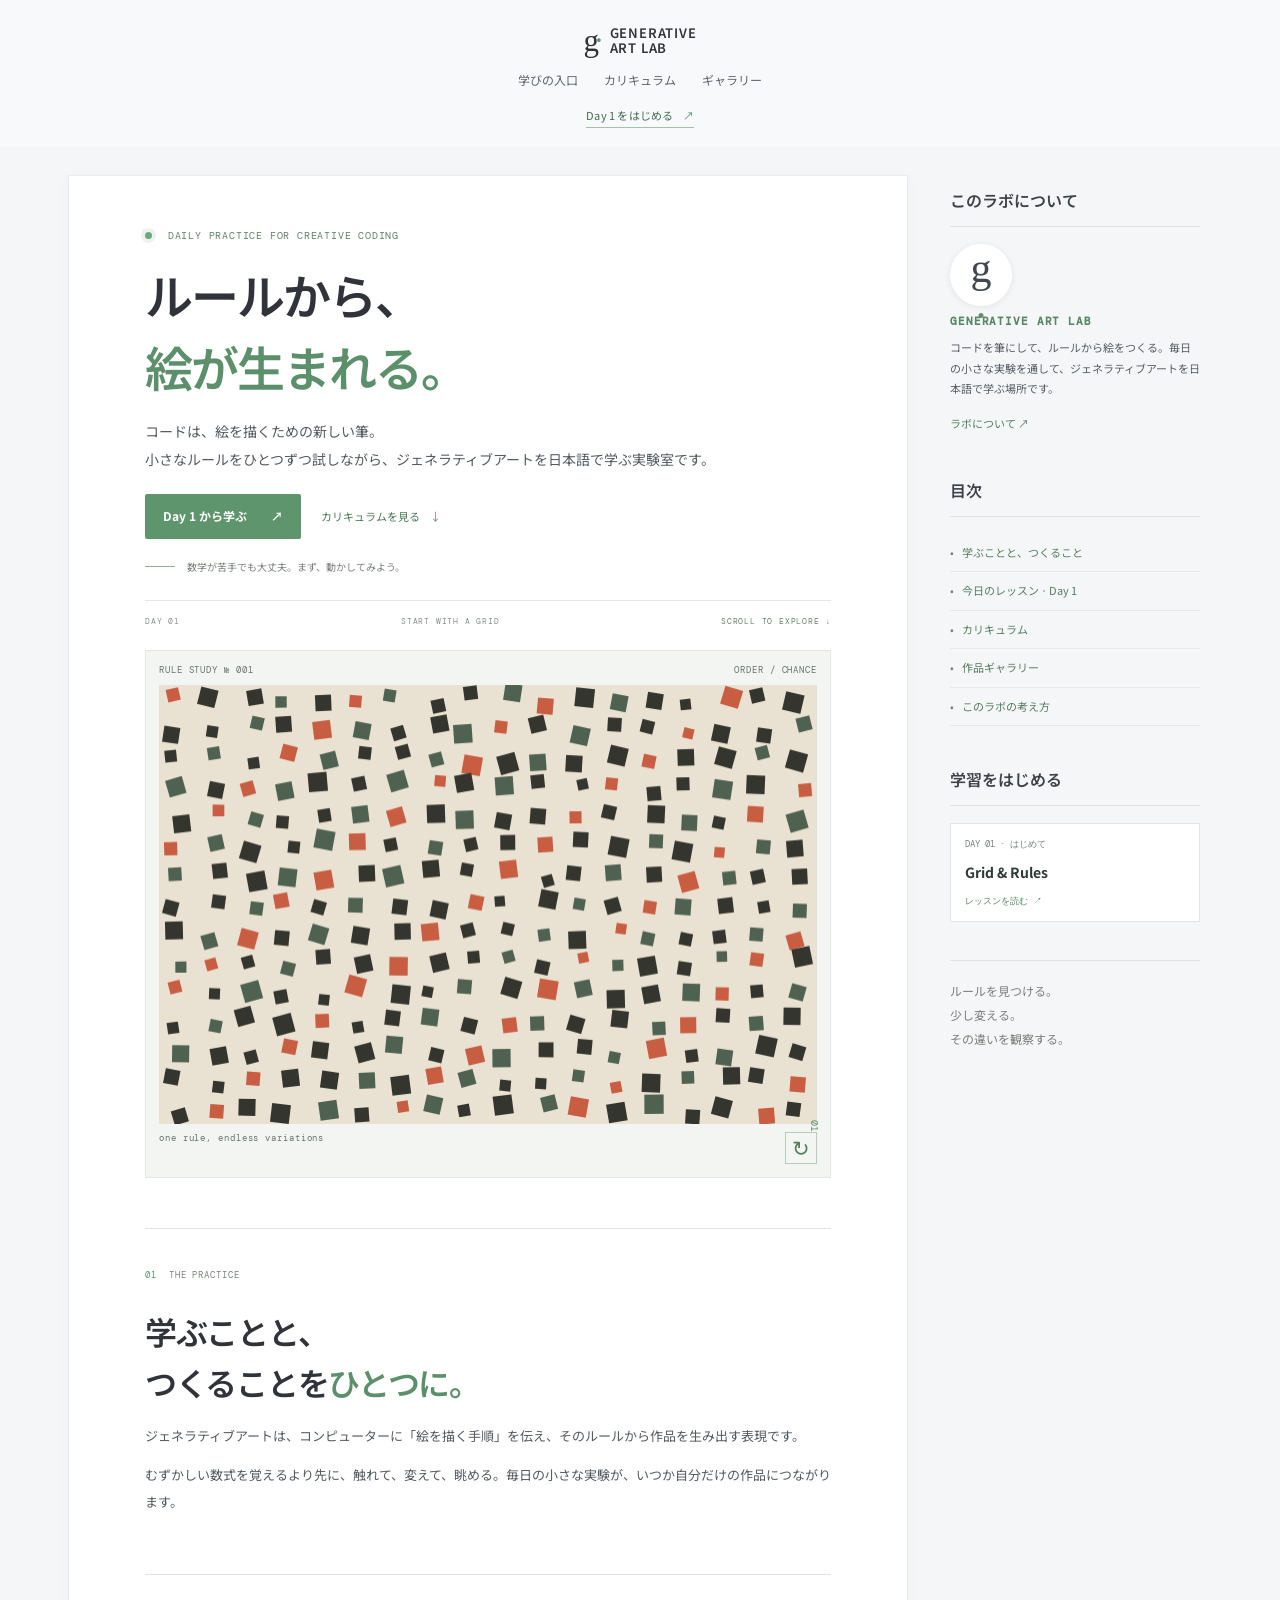
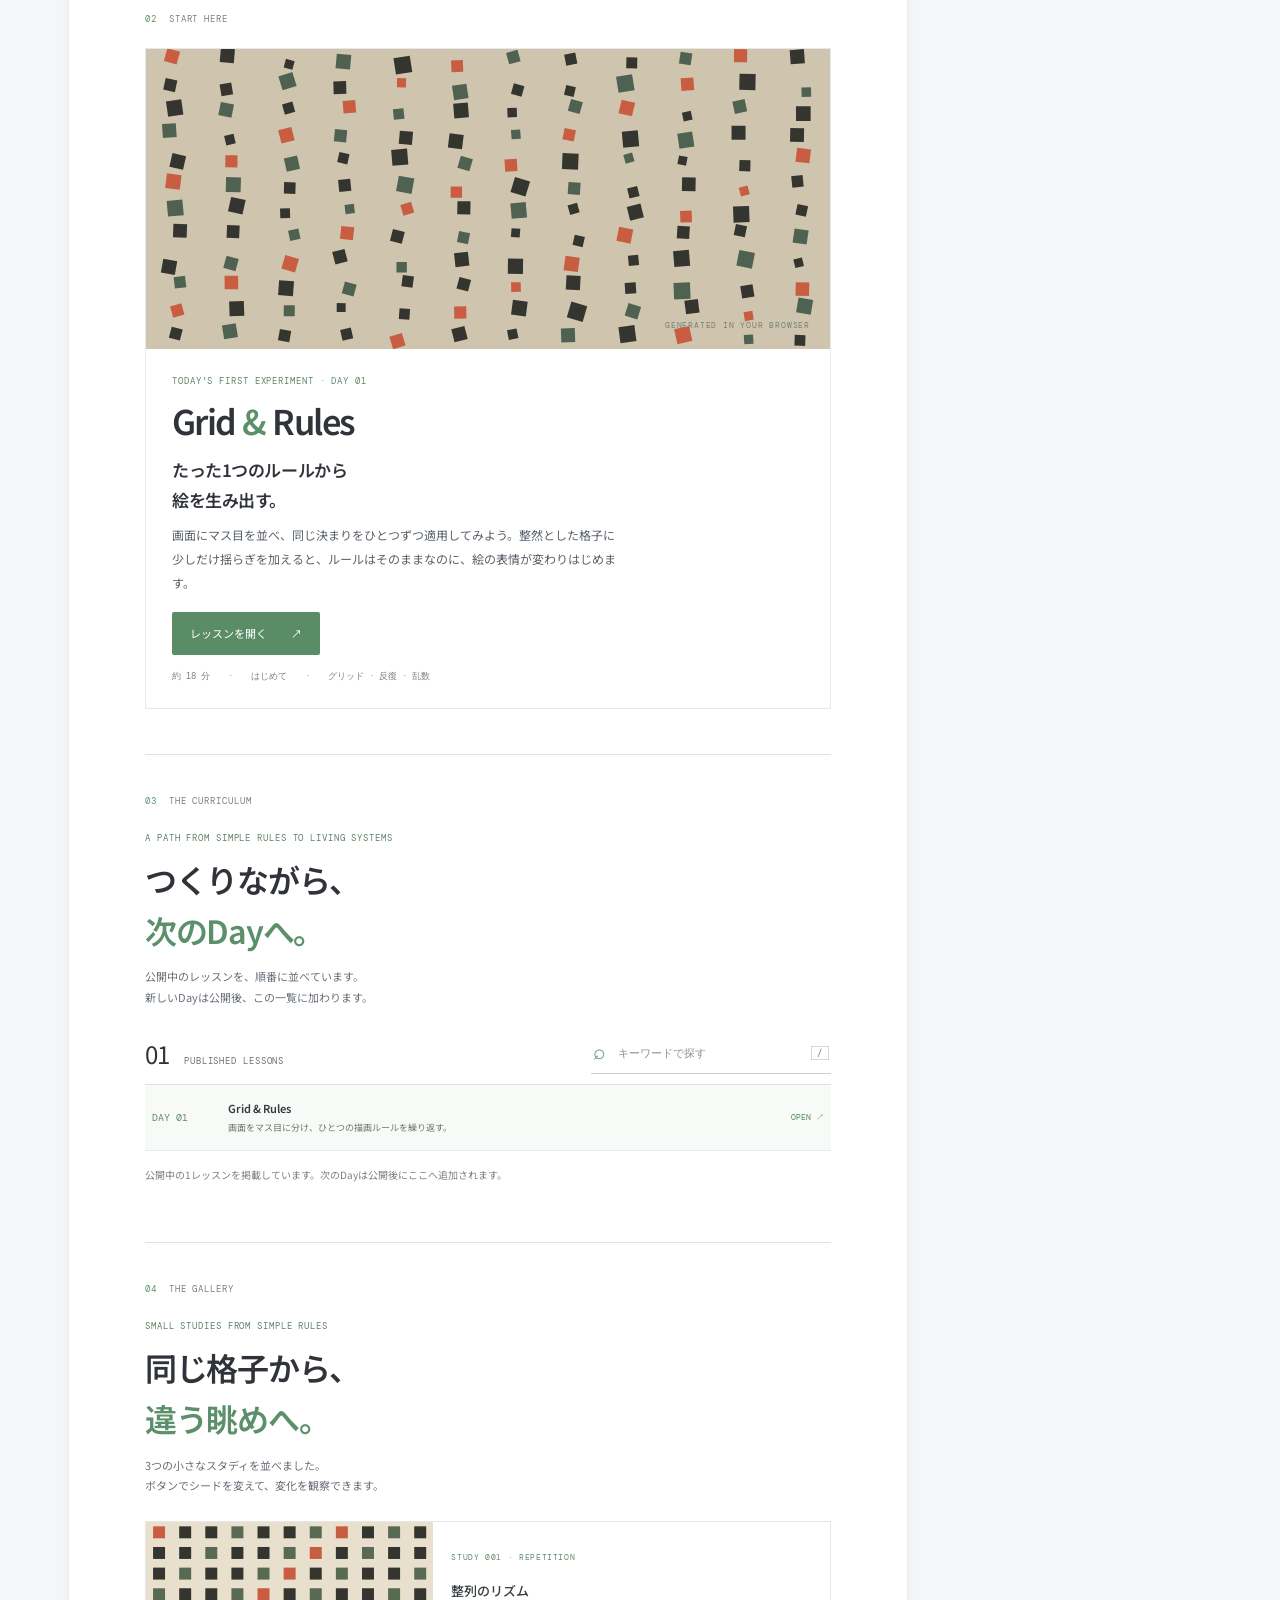
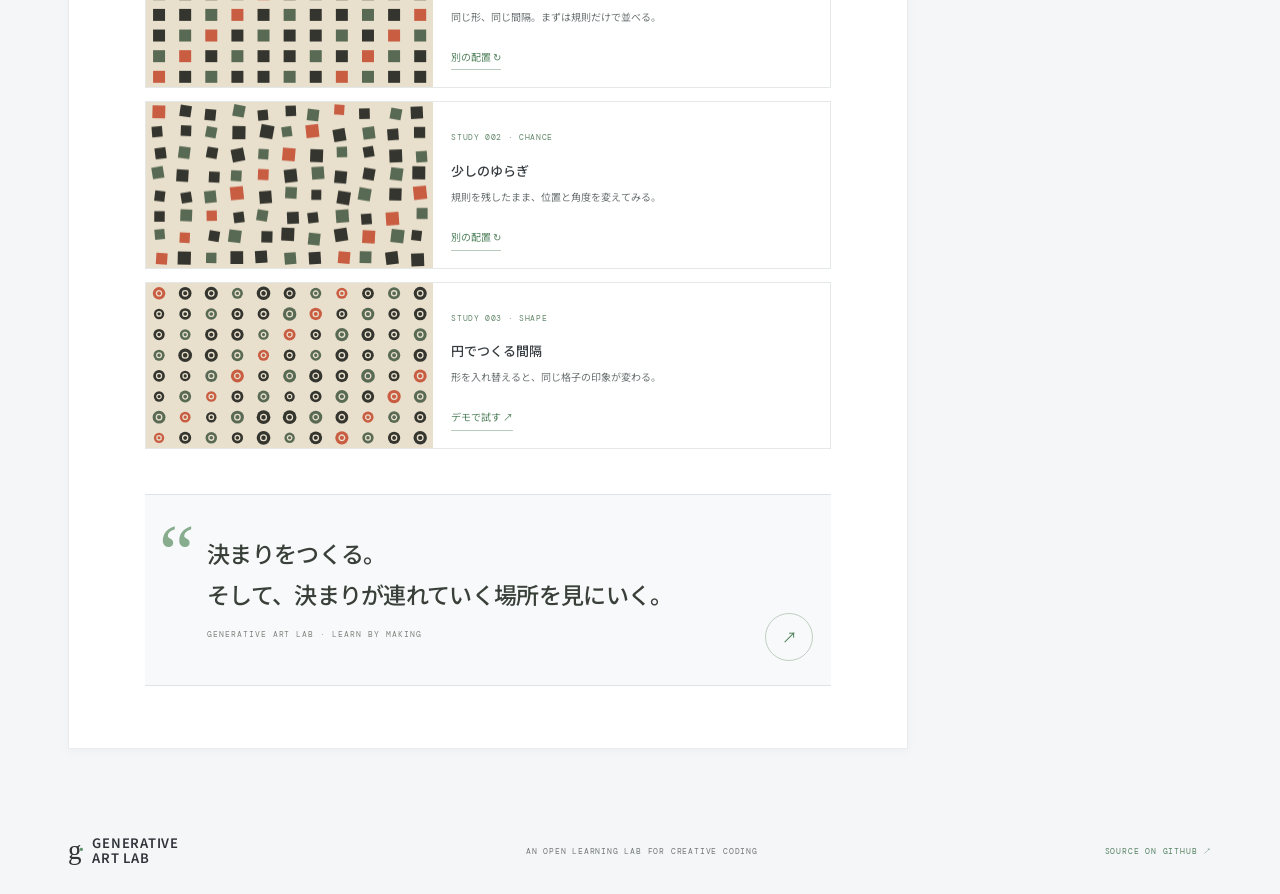
==== index.html @ d563d764 "Improve lesson title letter spacing" ====
<!doctype html>
<html lang="ja">
<head>
  <meta charset="utf-8">
  <meta name="viewport" content="width=device-width, initial-scale=1">
  <meta name="theme-color" content="#f5f6f8">
  <meta name="description" content="ジェネラティブアートを、見て、動かして、つくりながら学ぶ日本語の実験室。">
  <title>Generative Art Lab — ルールから、絵が生まれる。</title>
  <link rel="preconnect" href="https://fonts.googleapis.com">
  <link rel="preconnect" href="https://fonts.gstatic.com" crossorigin>
  <link href="https://fonts.googleapis.com/css2?family=DM+Mono:wght@400;500&family=Manrope:wght@400;500;600;700;800&family=Noto+Sans+JP:wght@400;500;600;700;800&display=swap" rel="stylesheet">
  <link rel="stylesheet" href="./styles.css?v=8">
<style data-inline-theme>
:root{--bg:#11110f;--surface:#191916;--surface-2:#201f1b;--ink:#f0eee7;--muted:#a8a59c;--line:#393831;--orange:#dd7452;--orange-soft:#f0a383;--cream:#e8e1cf;--mono:'DM Mono',monospace;--display:'Manrope','Noto Sans JP',sans-serif;--body:'Noto Sans JP',sans-serif;--shell:min(1200px,calc(100% - 88px))}*{box-sizing:border-box}html{scroll-behavior:smooth;scroll-padding-top:90px}body{margin:0;background:var(--bg);color:var(--ink);font-family:var(--body);font-size:15px;line-height:1.85;font-weight:400}a{color:inherit;text-decoration:none}button,input,select{font:inherit}button,a,input,select{ -webkit-tap-highlight-color:transparent}.topbar{height:86px;padding:0 max(44px,calc((100% - 1200px)/2));border-bottom:1px solid var(--line);display:flex;align-items:center;justify-content:space-between;position:relative;z-index:3;background:var(--bg)}.brand{display:flex;align-items:center;gap:11px;font:600 9px/1.15 var(--mono);letter-spacing:.1em}.brand-mark{font:500 35px/.8 var(--display);letter-spacing:-.13em;color:var(--cream)}.brand-mark span{color:var(--orange)}.main-nav{display:flex;gap:34px;color:#c0bdb4;font-size:12px}.main-nav a:hover,.text-link:hover{color:var(--orange-soft)}.nav-cta{font:10px var(--mono);letter-spacing:.02em;border:1px solid #6a574b;padding:11px 15px;color:#efd4c7}.nav-cta span{margin-left:14px;color:var(--orange-soft)}.hero{max-width:1440px;margin:0 auto;min-height:690px;padding:80px max(44px,calc((100% - 1200px)/2)) 68px;display:grid;grid-template-columns:.91fr 1.09fr;align-items:center;column-gap:68px;position:relative}.hero-copy{padding:0 0 30px;z-index:1}.eyebrow,.section-label,.art-caption,.art-footer,.hero-bottom,.archive-tools,.canvas-stamp,.canvas-corner-label,.code-head,.lesson-end,.footer>span,.footer>a:last-child{font:10px/1.5 var(--mono);letter-spacing:.1em}.eyebrow{color:#c5a797;margin:0 0 25px}.eyebrow-dot{display:inline-block;width:7px;height:7px;border-radius:50%;background:var(--orange);margin-right:9px;box-shadow:0 0 12px #dd745288}.hero h1{font:700 clamp(50px,5.9vw,70px)/1.14 var(--display);letter-spacing:-.075em;margin:0 0 25px}.hero h1 em,.curriculum-heading h2 em{font-family:var(--body);font-style:normal;font-weight:500;color:var(--orange-soft);letter-spacing:-.055em}.hero-description{color:#c4c0b7;font-size:14px;line-height:2.2;margin:0;max-width:430px}.hero-actions{display:flex;align-items:center;gap:28px;margin-top:34px}.button{display:inline-flex;align-items:center;justify-content:space-between;gap:24px;padding:13px 17px;font-size:12px;line-height:1.4;border:1px solid transparent;cursor:pointer;transition:transform .2s,background .2s,color .2s}.button:hover{transform:translateY(-2px)}.button-primary{background:var(--orange);color:#171411;font-weight:700}.button-primary:hover{background:#eb8b68}.button-outline{background:transparent;border-color:#5b574d;color:var(--ink)}.text-link{font-size:11px;color:#d4d0c7}.text-link span{margin-left:8px;color:var(--orange)}.hero-note{display:flex;align-items:center;gap:12px;font-size:10px;color:#96938b;margin-top:52px}.note-line{height:1px;width:30px;background:#6e6255}.hero-art-wrap{position:relative;align-self:center;padding:20px 19px 15px;background:#191915;border:1px solid #38362f;box-shadow:0 25px 70px #0005;transform:rotate(1.4deg)}.hero-art-wrap:before{content:'';position:absolute;inset:9px;border:1px solid #2b2a24;pointer-events:none}.art-caption,.art-footer{position:relative;display:flex;justify-content:space-between;color:#9d9a8f;font-size:9px}.hero-art{display:block;width:100%;height:auto;aspect-ratio:1.12;margin:14px 0 11px}.icon-button{background:transparent;border:1px solid #565248;color:var(--cream);font-size:21px;width:32px;height:32px;cursor:pointer}.art-index{position:absolute;font:10px var(--mono);color:#d88368;right:-26px;bottom:36px;writing-mode:vertical-rl}.hero-bottom{position:absolute;left:max(44px,calc((100% - 1200px)/2));right:max(44px,calc((100% - 1200px)/2));bottom:23px;display:flex;color:#77766f;justify-content:space-between;font-size:9px}.scroll-cue{color:#a9a399}.section-shell{max-width:1200px;margin:auto;padding:105px 0;border-top:1px solid var(--line)}.section-label{display:flex;gap:20px;color:#8e8b82}.section-label span:first-child{color:var(--orange-soft)}.intro-content{margin:38px 0 0 15%;display:grid;grid-template-columns:1fr .78fr;gap:80px;align-items:center}.intro h2,.curriculum-heading h2{font:600 clamp(34px,4vw,52px)/1.42 var(--body);letter-spacing:-.055em;margin:0}.intro h2 span{color:var(--orange-soft)}.intro-content>div{color:#b6b3ab;font-size:13px;line-height:2.2;max-width:450px}.intro-content>div p+p{margin-top:14px}.daily{padding-top:72px}.daily-card{margin:42px 0 0;display:grid;grid-template-columns:.96fr 1.04fr;min-height:440px;background:var(--cream);color:#24211c}.daily-copy{padding:48px 50px;display:flex;flex-direction:column;align-items:flex-start}.daily-copy .eyebrow{color:#826151;font-size:9px;margin-bottom:18px}.daily-copy h2{font:700 clamp(37px,5vw,62px)/1 var(--display);letter-spacing:-.07em;margin:0}.daily-copy h2 span{color:var(--orange)}.daily-lead{font:600 22px/1.65 var(--body);letter-spacing:-.04em;margin:19px 0 10px}.daily-body{font-size:12px;color:#5e5a50;line-height:2.1;max-width:450px;margin:0 0 25px}.button-light{background:#25231e;color:#f5f0e5;font-size:11px}.button-light:hover{background:#433a30}.lesson-meta{display:flex;gap:18px;color:#777166;font:9px var(--mono);margin-top:25px;flex-wrap:wrap}.lesson-meta span+span:before{content:'·';margin-right:18px;color:var(--orange)}.daily-art{background:#ccc3af;position:relative;min-height:390px;display:flex;align-items:center;justify-content:center;padding:25px}.daily-art canvas{width:100%;height:100%;position:absolute;inset:0}.canvas-stamp{position:absolute;bottom:18px;right:20px;color:#827a6b;font-size:8px}.curriculum{padding-bottom:116px}.curriculum-heading{display:flex;align-items:end;justify-content:space-between;margin:40px 0 47px}.curriculum-heading .eyebrow{font-size:9px;margin-bottom:19px}.curriculum-heading h2{line-height:1.42}.curriculum-heading h2 em{color:var(--orange-soft)}.curriculum-heading>p{font-size:12px;color:#a9a69e;line-height:2.1;margin:0 0 8px}.phase-grid{display:grid;grid-template-columns:repeat(4,1fr);border:1px solid #434139;margin-bottom:48px}.phase-card{padding:22px 19px 20px;min-height:146px;position:relative}.phase-card+.phase-card{border-left:1px solid #434139}.phase-card.active{background:#201e19}.phase-card .phase-number{font:9px var(--mono);color:var(--orange-soft)}.phase-card h3{font-size:13px;line-height:1.6;margin:13px 0 6px}.phase-card p{font-size:10px;color:#9c998f;margin:0;line-height:1.8}.phase-card .phase-range{position:absolute;right:18px;top:22px;font:9px var(--mono);color:#817e74}.archive-tools{display:flex;justify-content:space-between;align-items:center;color:#8c8980;margin-bottom:10px}.archive-count{font:24px var(--display);color:var(--ink);letter-spacing:-.04em;margin-right:9px}.search-box{display:flex;align-items:center;gap:9px;border-bottom:1px solid #5c594f;width:240px;padding:4px 2px}.search-box span{font-size:21px;color:var(--orange-soft)}.search-box input{background:transparent;border:0;outline:0;color:var(--ink);min-width:0;width:100%;font-size:11px}.search-box input::placeholder{color:#817e75}.search-box kbd{font:9px var(--mono);border:1px solid #545149;padding:0 5px;color:#8e8b81}.lesson-list{border-top:1px solid #3d3b34}.lesson-row{display:grid;grid-template-columns:82px 1fr 250px 90px;align-items:center;gap:16px;padding:16px 8px;border-bottom:1px solid #33322c;transition:background .2s}.lesson-row:hover{background:#1a1915}.lesson-row .day-number{font:10px var(--mono);color:#b8a092}.lesson-row h3{font-size:12px;font-weight:600;margin:0}.lesson-row p{font-size:10px;color:#99968d;margin:0}.lesson-row .phase-tag{font:9px var(--mono);letter-spacing:.04em;color:#77766e}.lesson-row .row-action{text-align:right;font:9px var(--mono);color:#bcb8ac}.lesson-row.is-available .row-action{color:var(--orange-soft)}.lesson-row.is-available{background:#1c1b17}.curriculum-footnote{font-size:10px;color:#79776f;margin:14px 0}.quote{position:relative;background:#201e19;max-width:100%;padding:90px max(44px,calc((100% - 1200px)/2));border-bottom:1px solid var(--line)}.quote-mark{position:absolute;font:130px/1 Georgia,serif;color:#d87757;top:58px;left:max(44px,calc((100% - 1200px)/2));opacity:.8}.quote blockquote{font:500 clamp(28px,4vw,46px)/1.65 var(--body);letter-spacing:-.05em;margin:0 0 25px 12%;position:relative}.quote>p{font:9px var(--mono);color:#8f8a7f;letter-spacing:.12em;margin-left:12%}.circle-link{position:absolute;right:max(44px,calc((100% - 1200px)/2));bottom:66px;width:48px;height:48px;border:1px solid #5b564d;border-radius:50%;display:grid;place-items:center;color:var(--orange-soft)}.footer{min-height:105px;padding:25px max(44px,calc((100% - 1200px)/2));display:flex;justify-content:space-between;align-items:center;color:#89877f}.footer>span,.footer>a:last-child{font-size:8px}.footer>a:last-child{color:#bbb5a7}.lesson-main{max-width:1200px;margin:0 auto}.lesson-breadcrumb{padding:28px 0;color:#77756d;display:flex;gap:12px;font:9px var(--mono);letter-spacing:.06em}.lesson-breadcrumb a{color:#aaa69c}.lesson-heading{display:flex;align-items:end;justify-content:space-between;padding:37px 0 44px}.lesson-heading .eyebrow{margin-bottom:16px}.heading-separator{color:var(--orange);margin:0 8px}.lesson-heading h1{font:700 clamp(55px,8vw,92px)/1.1 var(--display);letter-spacing:-.08em;margin:0}.lesson-heading h1 em{font-style:normal;color:var(--orange-soft);font-weight:500}.lesson-subtitle{color:#c8c4bb;margin:13px 0 0;font-size:17px}.lesson-tags{display:flex;gap:8px;flex-wrap:wrap;justify-content:end}.lesson-tags span{border:1px solid #4b4941;padding:7px 10px;font:9px var(--mono);color:#b2aea4}.lesson-demo{background:#1b1a16;border:1px solid #3b3931;padding:27px 29px 19px}.demo-topline{display:flex;justify-content:space-between;align-items:end;margin-bottom:20px}.demo-topline .eyebrow{margin:0 0 5px;font-size:9px}.demo-topline h2{font-size:18px;margin:0;font-weight:500}.seed-readout{font:9px var(--mono);color:#969289}.seed-readout b{color:var(--orange-soft);font-weight:400}.demo-layout{display:grid;grid-template-columns:minmax(0,1fr) 275px;gap:25px}.demo-canvas-wrap{position:relative;min-height:400px;background:#e8dfcc;overflow:hidden}.demo-canvas-wrap canvas{width:100%;height:100%;position:absolute;inset:0}.canvas-corner-label{position:absolute;top:12px;left:14px;font-size:8px;color:#7c7669}.controls{border:1px solid #3d3b33;background:#161613;padding:16px 16px 14px}.control-heading{display:flex;justify-content:space-between;align-items:center;font-size:11px;margin-bottom:11px}.reset-button{border:0;background:transparent;color:#99958b;font-size:9px;cursor:pointer}.control-group{display:block;padding:10px 0;border-top:1px solid #34332d}.control-label{display:flex;align-items:center;justify-content:space-between;font-size:10px;color:#d6d1c6}.control-label b{font:9px var(--mono);color:var(--orange-soft);font-weight:400}.control-group input[type=range]{display:block;width:100%;height:3px;accent-color:var(--orange);margin:12px 0 9px;cursor:pointer}.control-group small{display:block;color:#858279;font-size:9px;line-height:1.65}.control-group select{display:block;width:100%;margin:9px 0 7px;padding:7px 9px;color:#e9e5db;background:#26251f;border:1px solid #4c4a41;border-radius:0;font-size:10px}.demo-actions{display:grid;grid-template-columns:1fr;gap:7px;margin-top:13px}.demo-actions .button{font-size:10px;padding:10px 12px}.demo-caption{font-size:10px;color:#a6a298;margin:13px 1px 0}.demo-caption span:first-child{font:9px var(--mono);color:var(--orange-soft);margin-right:10px}.demo-caption span:last-child{color:#77756c;margin-left:5px}.lesson-content{display:grid;grid-template-columns:195px minmax(0,760px);gap:85px;justify-content:space-between;padding:91px 0 105px}.lesson-toc{position:sticky;top:22px;align-self:start}.lesson-toc>.eyebrow{font-size:8px;margin-bottom:14px}.lesson-toc>a{display:block;padding:8px 0;border-top:1px solid #35342e;color:#aaa69d;font-size:10px}.lesson-toc>a:hover{color:var(--orange-soft)}.progress-box{padding:16px 12px;background:#1c1b17;margin-top:35px}.progress-box>span{font:8px var(--mono);color:#8d8a81}.progress-track{height:2px;background:#403f37;margin:13px 0 7px}.progress-track i{display:block;width:0;height:100%;background:var(--orange);transition:width .3s}.progress-box>b{font:9px var(--mono);font-weight:400;color:#b5b0a4}.mark-complete{margin-top:12px;width:100%;padding:8px 5px;background:transparent;border:1px solid #575349;color:#d8d3c9;font-size:9px;cursor:pointer}.mark-complete:hover,.mark-complete.done{border-color:var(--orange);color:var(--orange-soft)}.lesson-article{min-width:0}.article-section{padding:0 0 43px;margin:0 0 44px;border-bottom:1px solid #38372f;scroll-margin-top:30px}.article-section>.eyebrow{font-size:9px;margin:0 0 13px;color:#bd9f8d}.article-section h2{font-size:23px;letter-spacing:-.04em;font-weight:600;margin:0 0 18px}.article-section p{font-size:13px;line-height:2.15;color:#c1bdb4;margin:0 0 16px}.article-section strong{color:#eee9de;font-weight:600}.article-section code{font:11px var(--mono);color:#e4b198}.fact-grid{display:grid;grid-template-columns:repeat(3,1fr);gap:10px;margin-top:25px}.fact-grid>div{background:#1c1b17;padding:14px}.fact-grid span,.next-links span{font-size:9px;color:var(--orange-soft)}.fact-grid p{font-size:10px;line-height:1.9;margin:8px 0 0;color:#aba79c}.rule-card{margin:25px 0;padding:23px 25px;background:#e8e1cf;color:#24221d}.rule-card .rule-index{font:9px var(--mono);color:#a45f46}.rule-card p{font-size:17px;color:#2a2721;font-weight:600;margin:9px 0}.rule-card>span:last-child{font-size:10px;color:#777166}.diagram{margin:25px 0 0;background:#211f1a;padding:15px 16px 10px}.diagram svg{width:100%;height:auto;max-height:220px}.diagram text{fill:#d5cec0;font:13px 'Noto Sans JP',sans-serif}.diagram figcaption{font-size:9px;color:#918d82}.math-card{background:#1d1c18;border:1px solid #3a3931;margin:22px 0;padding:20px}.math-steps>div{display:grid;grid-template-columns:155px 1fr;gap:15px;padding:10px 0;border-bottom:1px solid #35342d;align-items:center}.math-steps>div:last-child{border:0}.math-steps span{font-size:10px;color:#a7a398}.math-steps code{font-size:11px}.math-note{border-top:1px solid #444239;margin-top:9px;padding-top:12px;font-size:10px;color:#9d998f}.code-card{background:#171713;border:1px solid #3d3b34;margin:20px 0}.code-head{display:flex;justify-content:space-between;padding:11px 15px;border-bottom:1px solid #393830;color:#9f9b8f;font-size:8px}.code-card pre{margin:0;padding:17px;overflow:auto;font:11px/1.9 var(--mono);color:#e0d6c5}.code-muted{color:#79786f}.experiment-list{padding:0;margin:25px 0;list-style:none;counter-reset:experiment}.experiment-list li{position:relative;padding:0 0 18px 47px;margin-bottom:17px;border-bottom:1px solid #32312b}.experiment-list li:last-child{border-bottom:0}.experiment-list li:before{counter-increment:experiment;content:counter(experiment,decimal-leading-zero);position:absolute;left:0;top:0;color:var(--orange-soft);font:10px var(--mono)}.experiment-list b{font-size:12px;font-weight:600;color:#e5e0d5}.experiment-list p{font-size:11px;margin:5px 0 0;color:#aaa69c}.observation{border-left:2px solid var(--orange);padding:13px 18px;background:#1e1c18}.observation span{font-size:10px;color:var(--orange-soft)}.observation p{font-size:11px;margin:5px 0 0}.article-section i{font-family:Georgia,serif}.artist-links{display:grid;grid-template-columns:1fr 1fr;gap:9px;margin-top:20px}.artist-links a{background:#1d1c18;border:1px solid #3a3831;padding:14px;transition:border-color .2s}.artist-links a:hover{border-color:#a76f57}.artist-links span{display:block;font:8px var(--mono);color:#9f9a8e;line-height:1.7}.artist-links b{display:block;margin-top:8px;font-size:10px;font-weight:500;color:#e7dfd2}.next-links{display:grid;grid-template-columns:1fr 1fr;gap:12px}.next-links>div{padding:14px;background:#1b1a16}.next-links p{font-size:10px;line-height:1.9;margin:7px 0 0}.lesson-end{display:flex;justify-content:space-between;color:#8e8a80;font-size:9px}.lesson-end a{color:var(--orange-soft)}
@media(max-width:900px){.hero{column-gap:35px;padding-top:70px}.section-shell{padding-left:36px;padding-right:36px}.intro-content{margin-left:9%;gap:40px}.lesson-main{padding:0 32px}.lesson-content{grid-template-columns:155px minmax(0,1fr);gap:40px}.demo-layout{grid-template-columns:minmax(0,1fr) 260px;gap:15px}.lesson-row{grid-template-columns:66px 1fr 160px 78px}.daily-copy{padding:38px}.footer{padding-left:36px;padding-right:36px}}
@media(max-width:680px){body{font-size:14px}.topbar{height:68px;padding:0 20px}.brand{font-size:8px}.brand-mark{font-size:31px}.main-nav{display:none}.nav-cta{font-size:9px;padding:9px 10px}.hero{display:block;min-height:auto;padding:56px 25px 70px}.hero-copy{padding:0}.hero h1{font-size:46px}.hero-description{font-size:12px}.hero-note{margin-top:31px}.hero-art-wrap{margin:46px 14px 20px;max-width:500px}.hero-art{aspect-ratio:1.16}.hero-bottom{left:25px;right:25px;bottom:19px;font-size:8px}.hero-bottom span:nth-child(2){display:none}.section-shell{padding:72px 22px}.intro-content{display:block;margin:30px 0 0}.intro h2{font-size:34px}.intro-content>div{margin-top:25px;font-size:12px}.daily{padding-top:58px}.daily-card{display:flex;flex-direction:column-reverse;margin-top:27px}.daily-art{min-height:270px}.daily-copy{padding:30px 24px}.daily-copy h2{font-size:48px}.daily-lead{font-size:19px}.daily-body{font-size:11px}.curriculum-heading{display:block;margin:32px 0 30px}.curriculum-heading h2{font-size:35px}.curriculum-heading>p{margin-top:18px;font-size:11px}.phase-grid{grid-template-columns:1fr 1fr;margin-bottom:35px}.phase-card{min-height:130px;padding:17px 13px}.phase-card+.phase-card{border-left:0}.phase-card:nth-child(even){border-left:1px solid #434139}.phase-card:nth-child(n+3){border-top:1px solid #434139}.phase-card .phase-range{right:12px;top:18px;font-size:8px}.phase-card h3{font-size:11px}.phase-card p{font-size:9px}.archive-tools{font-size:8px;align-items:flex-end}.archive-count{font-size:22px}.search-box{width:148px;gap:5px}.search-box input{font-size:9px}.lesson-row{grid-template-columns:47px 1fr 55px;gap:9px;padding:13px 2px}.lesson-row h3{font-size:10px}.lesson-row p,.lesson-row .phase-tag{display:none}.lesson-row .row-action{font-size:8px}.curriculum-footnote{font-size:9px}.quote{padding:67px 25px}.quote-mark{left:22px;top:45px;font-size:95px}.quote blockquote{margin-left:35px;font-size:27px}.quote>p{margin-left:35px;font-size:8px}.circle-link{right:25px;bottom:27px;width:40px;height:40px}.footer{padding:20px 22px;min-height:90px}.footer>span{display:none}.footer>a:last-child{font-size:7px}.lesson-main{padding:0 20px}.lesson-breadcrumb{padding:19px 0;font-size:8px}.lesson-heading{display:block;padding:29px 0 28px}.lesson-heading .eyebrow{font-size:8px}.lesson-heading h1{font-size:61px}.lesson-subtitle{font-size:14px}.lesson-tags{justify-content:start;margin-top:19px}.lesson-tags span{font-size:8px;padding:6px 7px}.lesson-demo{padding:19px 14px 13px;margin:0 -6px}.demo-topline h2{font-size:15px}.demo-topline .eyebrow{font-size:8px}.demo-layout{display:flex;flex-direction:column}.demo-canvas-wrap{height:320px;min-height:320px}.controls{padding:14px}.control-group{padding:9px 0}.control-group small{font-size:8px}.demo-actions{grid-template-columns:1fr 1fr}.demo-actions .button{font-size:9px;gap:5px;padding:9px}.demo-caption{font-size:9px;line-height:1.8}.lesson-content{display:block;padding:59px 0 70px}.lesson-toc{position:static;display:flex;flex-wrap:wrap;gap:0 14px;margin-bottom:46px}.lesson-toc>.eyebrow{width:100%}.lesson-toc>a{padding:5px 0;font-size:9px;border:0}.progress-box{width:100%;margin-top:17px}.article-section{padding-bottom:34px;margin-bottom:34px}.article-section h2{font-size:20px}.article-section p{font-size:12px}.fact-grid{grid-template-columns:1fr;gap:7px}.fact-grid>div{padding:12px}.fact-grid p{font-size:10px}.rule-card{padding:19px}.rule-card p{font-size:15px}.diagram{padding:10px}.diagram text{font-size:12px}.math-card{padding:14px}.math-steps>div{grid-template-columns:1fr;gap:4px;padding:9px 0}.math-steps code{font-size:10px}.code-card pre{font-size:9px;padding:13px}.experiment-list li{padding-left:37px}.experiment-list p{font-size:10px}.artist-links,.next-links{grid-template-columns:1fr}.lesson-end{font-size:8px}.lesson-end span{max-width:52%}}
@media(prefers-reduced-motion:reduce){html{scroll-behavior:auto}*,*:before,*:after{transition:none!important;animation:none!important}}

.generated-demo-frame{height:460px;background:#e8dfcc}.generated-demo-frame iframe{width:100%;height:100%;border:0;display:block}.missing-lesson{padding:60px;color:#c3bfb4}.missing-lesson a{color:var(--orange-soft)}
@media(max-width:680px){.generated-demo-frame{height:340px}}
.gallery-grid{display:grid;grid-template-columns:repeat(3,1fr);gap:14px}.gallery-card{border:1px solid #3b3931;background:#191915;min-width:0}.gallery-art{display:block;width:100%;aspect-ratio:1.32;background:#e9e1d1}.gallery-card>div{padding:18px 19px 19px}.gallery-card>div>span{font:8px var(--mono);letter-spacing:.08em;color:#c49782}.gallery-card h3{font-size:14px;font-weight:500;margin:9px 0 4px}.gallery-card p{font-size:10px;line-height:1.9;color:#a5a197;margin:0 0 14px}.gallery-refresh{border:0;border-bottom:1px solid #666156;background:transparent;padding:0 0 3px;color:#e4b49c;font-size:10px;cursor:pointer}.gallery-link{display:inline-block}.gallery-refresh:hover{color:#fff}
@media(max-width:680px){.gallery-grid{grid-template-columns:1fr;gap:12px}.gallery-art{aspect-ratio:1.55}.gallery-card>div{padding:15px}}


/* Editorial light theme inspired by the reference article */
:root{--bg:#f5f6f8;--surface:#fff;--surface-2:#f7f8fa;--ink:#30343a;--muted:#707781;--line:#e2e5e9;--orange:#5a906b;--orange-soft:#4f8b61;--cream:#f2f4f6;--mono:'DM Mono',ui-monospace,monospace;--display:'Noto Sans JP',sans-serif;--body:'Noto Sans JP',sans-serif;--shell:min(1200px,calc(100% - 48px))}
html{scroll-padding-top:32px}body{background:var(--bg);color:var(--ink);font-family:var(--body);font-size:15px;line-height:1.95}.topbar{height:auto;min-height:140px;padding:26px 24px 19px;background:#f8f9fb;border:0;display:flex;flex-direction:column;justify-content:center;gap:12px}.brand{justify-content:center;color:#30343a;font-family:var(--body);font-size:13px;letter-spacing:.06em}.brand-mark{font-family:Georgia,serif;font-size:31px;color:#333}.brand-mark span,.eyebrow,.section-label span:first-child,.nav-cta span{color:#5b916c}.main-nav{gap:26px;color:#5c646e;font-size:12px}.main-nav a:hover,.text-link:hover{color:#3c744d}.nav-cta{border:0;border-bottom:1px solid #a5c0ac;padding:4px 0;color:#426c4d;font:11px var(--body)}.nav-cta span{margin-left:7px}.button{border-radius:2px}.button-primary{background:#5e956c;color:white}.button-primary:hover{background:#477c56}.button-outline{border-color:#cad2cf;color:#4d6754}.text-link{color:#4e7958}.eyebrow{color:#5f8066}.eyebrow-dot{background:#70a77d;box-shadow:0 0 0 4px #70a77d22}.editorial-layout{max-width:1180px;margin:28px auto 60px;display:grid;grid-template-columns:minmax(0,840px) 250px;gap:42px;align-items:start;padding:0 18px}.editorial-main{min-width:0;background:#fff;border:1px solid #e9ebee;padding:52px 76px 62px;box-shadow:0 2px 10px #1f29330a}.site-sidebar{padding-top:10px;position:sticky;top:20px;color:#555d66}.sidebar-profile,.sidebar-nav,.sidebar-latest{margin-bottom:38px}.sidebar-title{font-size:16px;font-weight:600;margin:0 0 17px;padding-bottom:10px;border-bottom:1px solid #dfe3e7;color:#3c4249}.profile-mark{width:62px;height:62px;border-radius:50%;background:white;box-shadow:0 1px 6px #26334418;display:grid;place-items:center;font:42px Georgia,serif;color:#40474e;margin:0 0 8px}.profile-mark span{color:#59916a}.profile-name{font:600 11px var(--mono);color:#568864;letter-spacing:.08em;margin:0 0 9px}.sidebar-profile>p:not(.sidebar-title):not(.profile-name){font-size:11px;line-height:1.85;margin:0 0 9px}.sidebar-profile>a{font-size:11px;color:#51815e}.sidebar-nav a{display:block;padding:8px 0;border-bottom:1px solid #e5e8eb;color:#557e5d;font-size:11px}.sidebar-nav a:before{content:'•';color:#77817a;margin-right:8px}.sidebar-latest>a{display:block;background:#fff;border:1px solid #e3e7e4;padding:13px 14px;color:#303a34}.sidebar-latest span,.sidebar-latest i{display:block;color:#758079;font:9px/1.6 var(--mono);font-style:normal}.sidebar-latest b{display:block;font-size:14px;margin:7px 0 8px}.sidebar-latest i{color:#53835f}.sidebar-note{border-top:1px solid #dfe3e7;padding-top:18px;font-size:12px;line-height:2;color:#798078}
.hero{max-width:none;min-height:0;padding:0 0 50px;display:flex;flex-direction:column;align-items:stretch;gap:23px}.hero-copy{padding:0;order:0}.hero .eyebrow{font-size:10px;letter-spacing:.08em;margin:0 0 15px}.hero h1{font:600 clamp(34px,4.6vw,48px)/1.5 var(--body);letter-spacing:-.04em;margin:0 0 15px;color:#30343a}.hero h1 em,.curriculum-heading h2 em{font-family:var(--body);font-style:normal;font-weight:600;color:#5b906a;letter-spacing:-.04em}.hero-description{max-width:640px;color:#525a62;font-size:14px;line-height:2;margin:0}.hero-actions{margin-top:21px;gap:20px}.hero-note{margin-top:18px;color:#788078}.note-line{background:#91ad96}.hero-art-wrap{order:1;width:100%;padding:13px;background:#f3f5f2;border:1px solid #e1e7e1;box-shadow:none;transform:none}.hero-art-wrap:before{display:none}.hero-art{aspect-ratio:1.5;margin:8px 0}.art-caption,.art-footer{color:#68736a;font-size:9px}.icon-button{color:#4e8059;border-color:#b7cbb9}.art-index{color:#5b906a;right:9px;bottom:45px}.hero-bottom{position:static;width:100%;color:#89918b;border-top:1px solid #e4e8e4;padding-top:14px;font-size:8px}.scroll-cue{color:#66836b}
.section-shell{max-width:none;margin:0;padding:40px 0 45px;border-top:1px solid #dfe3e7}.section-label{gap:12px;color:#788078;font-size:9px}.intro-content{margin:24px 0 0;display:block}.intro h2,.curriculum-heading h2{font:600 clamp(25px,3vw,32px)/1.6 var(--body);letter-spacing:-.04em;margin:0}.intro h2 span{color:#5b906a}.intro-content>div{max-width:none;color:#525a62;font-size:13px;line-height:2.05;margin-top:14px}.intro-content>div p+p{margin-top:12px}.daily{padding-top:38px}.daily-card{margin:22px 0 0;display:flex;flex-direction:column-reverse;min-height:0;background:#fff;color:#30343a;border:1px solid #e6e9ec}.daily-copy{padding:26px 26px 25px;align-items:flex-start}.daily-copy .eyebrow{color:#5e8567;font-size:9px;margin-bottom:8px}.daily-copy h2{font:600 34px/1.4 var(--body);letter-spacing:-.045em;margin:0}.daily-copy h2 span{color:#5b906a}.daily-lead{font:600 17px/1.75 var(--body);letter-spacing:-.025em;margin:11px 0 8px}.daily-body{font-size:12px;color:#59616a;line-height:2;margin:0 0 17px}.button-light{background:#5a8d65;color:white}.button-light:hover{background:#47764f}.lesson-meta{color:#7a817b;font:9px var(--mono);margin-top:15px}.lesson-meta span+span:before{color:#63916d}.daily-art{background:#f0f2ee;min-height:300px;height:300px}.daily-art canvas{object-fit:contain}.canvas-stamp{color:#758074}.curriculum{padding-bottom:44px}.curriculum-heading{display:block;margin:23px 0 25px}.curriculum-heading .eyebrow{font-size:9px;margin-bottom:9px}.curriculum-heading>p{font-size:11px;color:#687078;line-height:1.9;margin:10px 0 0}.phase-grid{grid-template-columns:repeat(2,1fr);border:1px solid #e0e4e1;margin-bottom:25px}.phase-card{padding:16px 15px;min-height:120px;background:#fff}.phase-card+.phase-card{border-left:1px solid #e0e4e1}.phase-card:nth-child(3){border-left:0;border-top:1px solid #e0e4e1}.phase-card:nth-child(4){border-top:1px solid #e0e4e1}.phase-card.active{background:#f4f8f4}.phase-card .phase-number{color:#5b906a}.phase-card h3{font-size:12px;margin:10px 0 5px}.phase-card p{font-size:10px;color:#69716d}.phase-card .phase-range{color:#8a918d}.archive-tools{color:#69716d;font-size:9px}.archive-count{color:#30343a}.search-box{border-color:#cbd2cd}.search-box span{color:#5b906a}.search-box input{color:#30343a}.search-box input::placeholder{color:#8b9290}.search-box kbd{border-color:#d4dad5;color:#777f79}.lesson-list{border-color:#dfe4e1}.lesson-row{grid-template-columns:64px 1fr auto;gap:12px;padding:13px 7px;border-color:#e7e9ec}.lesson-row:hover{background:#f7faf7}.lesson-row .day-number{color:#64886b}.lesson-row h3{font-size:11px;color:#353b40}.lesson-row p{grid-column:2;color:#707870;font-size:9px}.lesson-row .phase-tag{display:none}.lesson-row .row-action{font-size:8px;color:#859087}.lesson-row.is-available .row-action{color:#50865b}.lesson-row.is-available{background:#f7faf7}.curriculum-footnote{font-size:10px;color:#7c837e}.gallery-grid{grid-template-columns:1fr;gap:13px}.gallery-card{display:grid;grid-template-columns:42% 1fr;background:#fff;border:1px solid #e5e8e9}.gallery-art{height:100%;min-height:165px;aspect-ratio:auto;background:#eef1ed}.gallery-card>div{padding:17px 18px}.gallery-card>div>span{color:#64886b}.gallery-card h3{font-size:13px;color:#373d40}.gallery-card p{font-size:10px;color:#6a7172}.gallery-refresh{color:#53835f;border-color:#b9cbbd}.quote{background:#f8f9fa;border-top:1px solid #dfe3e7;border-bottom:1px solid #dfe3e7;padding:38px 26px;margin-top:0}.quote-mark{font-size:80px;top:18px;left:14px;color:#6b9a74}.quote blockquote{font:500 23px/1.8 var(--body);letter-spacing:-.03em;margin:0 0 13px 36px;color:#384039}.quote>p{margin-left:36px;color:#7d857e;font:8px var(--mono)}.circle-link{right:18px;bottom:24px;border-color:#bfd0c1;color:#54845e}.footer{max-width:1180px;margin:auto;padding:24px 18px;min-height:85px;color:#737a77}.footer .brand{justify-content:flex-start}.footer .brand-mark{font-size:27px}.footer>span,.footer>a:last-child{font-size:8px}.footer>a:last-child{color:#578363}
.lesson-main{max-width:1180px;padding:0 18px}.lesson-breadcrumb{padding:18px 0;color:#7e8581}.lesson-breadcrumb a{color:#5e8467}.lesson-heading{width:min(840px,100%);display:block;padding:20px 76px 24px;background:#fff;border:1px solid #e9ebee;border-bottom:0}.lesson-heading .eyebrow{margin-bottom:9px}.lesson-heading h1{font:600 clamp(38px,5vw,52px)/1.4 var(--body);letter-spacing:-.05em;color:#30343a}.lesson-heading h1 em{color:#5b906a;font-weight:500}.lesson-subtitle{color:#5e666c;font-size:14px;margin:8px 0 0}.lesson-tags{justify-content:flex-start;margin-top:13px}.lesson-tags span{border:1px solid #e0e5e1;color:#65736a;padding:5px 8px;font:9px var(--body)}.lesson-demo{width:min(840px,100%);background:#fff;border:1px solid #e9ebee;border-top:0;padding:10px 76px 23px}.demo-topline{border-top:1px solid #e4e7e8;padding-top:22px}.demo-topline .eyebrow{color:#68816c}.demo-topline h2{font-size:15px;color:#343a3f}.seed-readout{color:#7e8581}.seed-readout b{color:#598863}.demo-layout{grid-template-columns:minmax(0,1fr) 220px;gap:15px}.demo-canvas-wrap{min-height:300px;background:#eef0eb}.canvas-corner-label{color:#69766a}.controls{border:1px solid #e1e5e2;background:#fafbfa;padding:12px;color:#40474a}.control-heading{font-size:10px}.reset-button{color:#638069}.control-group{border-color:#e7e9e7}.control-label{font-size:9px;color:#41484a}.control-label b{color:#5b906a}.control-group input[type=range]{accent-color:#63966e}.control-group small{color:#767e79}.control-group select{color:#3b4242;background:#fff;border-color:#d8dfd9}.demo-actions .button-outline{color:#4e6f54}.demo-caption{color:#636b68}.demo-caption span:first-child{color:#5b906a}.demo-caption span:last-child{color:#808780}.lesson-content{grid-template-columns:minmax(0,840px) 250px;gap:42px;justify-content:initial;padding:48px 0 70px}.lesson-toc{grid-column:2;grid-row:1;position:sticky;top:20px}.lesson-toc>.eyebrow{color:#67816b}.lesson-toc>a{border-color:#e0e4e1;color:#588060}.lesson-toc>a:hover{color:#347447}.progress-box{background:#fff;border:1px solid #e3e7e4}.progress-box>span{color:#79817c}.progress-track{background:#e4e8e5}.progress-track i{background:#5e956c}.progress-box>b{color:#59685e}.mark-complete{border-color:#c9d5ca;color:#577660}.mark-complete:hover,.mark-complete.done{border-color:#5b906a;color:#4f855c}.lesson-article{grid-column:1;grid-row:1;background:#fff;border:1px solid #e9ebee;padding:44px 76px 50px}.article-section{border-color:#e3e6e8}.article-section>.eyebrow{color:#68816c}.article-section h2{color:#343a3f}.article-section p{color:#555e65}.article-section strong{color:#343a3f}.article-section code{color:#54845f}.fact-grid>div{background:#f6f8f6;border:1px solid #edf0ed}.fact-grid span,.next-links span{color:#5a8b63}.fact-grid p{color:#626b68}.rule-card{background:#f0f3ef;color:#303832;border-left:3px solid #6f9a75}.rule-card .rule-index{color:#56845f}.rule-card p{color:#313b34}.rule-card>span:last-child{color:#69736c}.diagram{background:#f4f6f3;border:1px solid #e5e9e5}.diagram text{fill:#48544b}.diagram figcaption{color:#69746b}.math-card{background:#fafbfa;border-color:#e0e5e0}.math-steps>div{border-color:#e3e7e4}.math-steps span{color:#69716d}.math-note{border-color:#e1e5e1;color:#646d68}.code-card{background:#f7f8f7;border-color:#e1e5e2}.code-head{border-color:#e1e5e2;color:#69766c}.code-card pre{color:#334238}.code-muted{color:#838b85}.experiment-list li{border-color:#e5e8e6}.experiment-list li:before{color:#5d9067}.experiment-list b{color:#38413a}.experiment-list p{color:#68716d}.observation{background:#f4f8f4;border-color:#65966d}.observation span{color:#54855e}.observation p{color:#56645a}.artist-links a{background:#fafbfa;border-color:#e0e5e1}.artist-links a:hover{border-color:#80a789}.artist-links span{color:#718075}.artist-links b{color:#354039}.next-links>div{background:#f5f7f5;border:1px solid #e7ebe7}.next-links p{color:#626b65}.lesson-end{color:#788079}.lesson-end a{color:#54855e}
@media(max-width:900px){.editorial-layout{grid-template-columns:minmax(0,1fr);gap:26px;max-width:900px}.editorial-main{padding:42px 50px}.site-sidebar{position:static;display:grid;grid-template-columns:repeat(2,minmax(0,1fr));gap:18px;padding:0 15px}.sidebar-note{display:none}.lesson-main{max-width:900px}.lesson-heading,.lesson-demo{width:100%;padding-left:42px;padding-right:42px}.lesson-content{grid-template-columns:minmax(0,1fr) 220px;gap:25px}.lesson-article{padding:38px 42px}.demo-layout{grid-template-columns:minmax(0,1fr) 220px}}
@media(max-width:680px){.topbar{min-height:120px;padding:21px 18px 15px;gap:9px}.brand{font-size:11px}.brand-mark{font-size:27px}.main-nav{gap:16px;font-size:10px}.nav-cta{font-size:10px}.editorial-layout{margin:14px auto 35px;padding:0 10px;gap:22px}.editorial-main{padding:30px 22px 38px}.site-sidebar{grid-template-columns:1fr;padding:0 12px;gap:0}.hero{padding-bottom:33px;gap:16px}.hero h1{font-size:32px;line-height:1.55}.hero-description{font-size:12px}.hero-art-wrap{padding:8px}.hero-art{aspect-ratio:1.12}.hero-bottom{font-size:7px}.section-shell{padding:30px 0 34px}.intro h2,.curriculum-heading h2{font-size:24px}.daily-copy{padding:20px}.daily-copy h2{font-size:29px}.daily-lead{font-size:15px}.daily-art{height:240px;min-height:240px}.phase-grid{grid-template-columns:1fr 1fr}.phase-card{min-height:114px;padding:12px}.phase-card h3{font-size:10px}.phase-card p{font-size:9px}.phase-card .phase-range{right:10px;top:13px;font-size:8px}.archive-tools{align-items:flex-start;gap:12px;flex-direction:column}.search-box{width:100%}.lesson-row{grid-template-columns:48px 1fr auto;gap:8px;padding:11px 3px}.lesson-row h3{font-size:10px}.lesson-row p{font-size:8px}.gallery-card{grid-template-columns:1fr}.gallery-art{min-height:170px;aspect-ratio:1.5}.gallery-card>div{padding:14px}.quote{padding:30px 18px}.quote blockquote{font-size:17px;margin:0 0 10px 25px}.quote-mark{left:8px;top:10px;font-size:62px}.circle-link{width:34px;height:34px;right:10px;bottom:13px}.quote>p{margin-left:25px;font-size:7px}.footer{padding:18px 14px;min-height:70px;gap:12px}.footer>span{display:none}.footer .brand{font-size:8px}.footer .brand-mark{font-size:23px}.footer>a:last-child{font-size:7px}.lesson-main{padding:0 10px}.lesson-breadcrumb{font-size:8px;padding:12px 4px}.lesson-heading{padding:23px 22px 20px}.lesson-heading h1{font-size:37px}.lesson-subtitle{font-size:12px}.lesson-demo{padding:0 22px 19px}.demo-topline{padding-top:18px}.demo-layout{display:flex;flex-direction:column}.demo-canvas-wrap{height:260px;min-height:260px}.controls{padding:12px}.demo-actions{grid-template-columns:1fr 1fr}.lesson-content{display:flex;flex-direction:column;padding:26px 0 40px;gap:20px}.lesson-toc{order:0;display:block;margin:0 10px 5px}.lesson-toc>a{display:inline-block;margin-right:12px;padding:5px 0;font-size:9px}.progress-box{margin-top:12px}.lesson-article{order:1;padding:28px 22px 35px}.article-section{padding-bottom:27px;margin-bottom:27px}.article-section h2{font-size:18px}.article-section p{font-size:11px}.fact-grid{grid-template-columns:1fr}.math-steps>div{grid-template-columns:1fr}.code-card pre{font-size:8px}.lesson-end{font-size:7px}}
@media(prefers-reduced-motion:reduce){html{scroll-behavior:auto}}

</style>
<style>
@media(max-width:680px){.topbar{height:68px;min-height:68px;padding:0 18px;flex-direction:row;justify-content:space-between;align-items:center;gap:12px}.brand{font-size:8px}.brand-mark{font-size:31px}.nav-cta{font-size:9px;padding:9px 10px;white-space:nowrap}}
</style>
  <script src="./app.js?v=4" defer></script>
</head>
<body>
  <header class="topbar">
    <a class="brand" href="./" aria-label="Generative Art Lab ホーム"><span class="brand-mark">g<span>·</span></span><span>GENERATIVE<br>ART LAB</span></a>
    <nav class="main-nav" aria-label="メインナビゲーション"><a href="#learn">学びの入口</a><a href="#curriculum">カリキュラム</a><a href="#gallery">ギャラリー</a></nav>
    <a class="nav-cta" href="./lesson.html?day=1&v=4">Day 1 をはじめる <span>↗</span></a>
  </header>

  <main>
    <div class="editorial-layout">
    <div class="editorial-main">
    <section class="hero" aria-labelledby="hero-title">
      <div class="hero-copy">
        <p class="eyebrow"><span class="eyebrow-dot"></span> DAILY PRACTICE FOR CREATIVE CODING</p>
        <h1 id="hero-title">ルールから、<br><em>絵が生まれる。</em></h1>
        <p class="hero-description">コードは、絵を描くための新しい筆。<br>小さなルールをひとつずつ試しながら、ジェネラティブアートを日本語で学ぶ実験室です。</p>
        <div class="hero-actions"><a class="button button-primary" href="./lesson.html?day=1&v=4">Day 1 から学ぶ <span>↗</span></a><a class="text-link" href="#curriculum">カリキュラムを見る <span>↓</span></a></div>
        <div class="hero-note"><span class="note-line"></span><span>数学が苦手でも大丈夫。まず、動かしてみよう。</span></div>
      </div>
      <div class="hero-art-wrap">
        <div class="art-caption"><span>RULE STUDY № 001</span><span>ORDER / CHANCE</span></div>
        <canvas id="hero-art" class="hero-art" aria-label="規則正しい格子がゆるやかに崩れる、生成アートのプレビュー"></canvas>
        <div class="art-footer"><span>one rule, endless variations</span><button id="hero-regenerate" class="icon-button" type="button" aria-label="作品を再生成">↻</button></div>
        <span class="art-index">01</span>
      </div>
      <div class="hero-bottom"><span>DAY 01</span><span>START WITH A GRID</span><span class="scroll-cue">SCROLL TO EXPLORE ↓</span></div>
    </section>

    <section class="intro section-shell" id="learn">
      <div class="section-label"><span>01</span><span>THE PRACTICE</span></div>
      <div class="intro-content"><h2>学ぶことと、<br>つくることを<span>ひとつに。</span></h2><div><p>ジェネラティブアートは、コンピューターに「絵を描く手順」を伝え、そのルールから作品を生み出す表現です。</p><p>むずかしい数式を覚えるより先に、触れて、変えて、眺める。毎日の小さな実験が、いつか自分だけの作品につながります。</p></div></div>
    </section>

    <section class="daily section-shell" id="daily">
      <div class="section-label"><span>02</span><span>START HERE</span></div>
      <div class="daily-card"><div class="daily-copy"><p class="eyebrow">TODAY'S FIRST EXPERIMENT · DAY 01</p><h2>Grid <span>&</span> Rules</h2><p class="daily-lead">たった1つのルールから<br>絵を生み出す。</p><p class="daily-body">画面にマス目を並べ、同じ決まりをひとつずつ適用してみよう。整然とした格子に少しだけ揺らぎを加えると、ルールはそのままなのに、絵の表情が変わりはじめます。</p><a class="button button-light" href="./lesson.html?day=1&v=4">レッスンを開く <span>↗</span></a><div class="lesson-meta"><span>約 18 分</span><span>はじめて</span><span>グリッド · 反復 · 乱数</span></div></div><div class="daily-art"><canvas id="lesson-art" aria-label="行ごとに少しずつずれた、格子上の四角形"></canvas><span class="canvas-stamp">GENERATED IN YOUR BROWSER</span></div></div>
    </section>

    <section class="curriculum section-shell" id="curriculum">
      <div class="section-label"><span>03</span><span>THE CURRICULUM</span></div>
      <div class="curriculum-heading"><div><p class="eyebrow">A PATH FROM SIMPLE RULES TO LIVING SYSTEMS</p><h2>つくりながら、<br><em>次のDayへ。</em></h2></div><p>公開中のレッスンを、順番に並べています。<br>新しいDayは公開後、この一覧に加わります。</p></div>
      <div class="archive-tools"><div><span class="archive-count" id="archive-count">0</span><span> PUBLISHED LESSONS</span></div><label class="search-box"><span aria-hidden="true">⌕</span><input id="lesson-search" type="search" placeholder="キーワードで探す" aria-label="レッスンを検索"><kbd>/</kbd></label></div>
      <div class="lesson-list" id="lesson-list"></div>
      <p class="curriculum-footnote" id="curriculum-footnote">公開されたレッスンがここに追加されます。</p>
    </section>

    <section class="gallery section-shell" id="gallery">
      <div class="section-label"><span>04</span><span>THE GALLERY</span></div>
      <div class="curriculum-heading"><div><p class="eyebrow">SMALL STUDIES FROM SIMPLE RULES</p><h2>同じ格子から、<br><em>違う眺めへ。</em></h2></div><p>3つの小さなスタディを並べました。<br>ボタンでシードを変えて、変化を観察できます。</p></div>
      <div class="gallery-grid">
        <article class="gallery-card"><canvas class="gallery-art" data-kind="order" aria-label="整列したグリッドのスタディ"></canvas><div><span>STUDY 001 · REPETITION</span><h3>整列のリズム</h3><p>同じ形、同じ間隔。まずは規則だけで並べる。</p><button class="gallery-refresh" type="button">別の配置 ↻</button></div></article>
        <article class="gallery-card"><canvas class="gallery-art" data-kind="drift" aria-label="ランダムな揺らぎを加えたグリッドのスタディ"></canvas><div><span>STUDY 002 · CHANCE</span><h3>少しのゆらぎ</h3><p>規則を残したまま、位置と角度を変えてみる。</p><button class="gallery-refresh" type="button">別の配置 ↻</button></div></article>
        <article class="gallery-card"><canvas class="gallery-art" data-kind="orbit" aria-label="円形の反復を重ねたグリッドのスタディ"></canvas><div><span>STUDY 003 · SHAPE</span><h3>円でつくる間隔</h3><p>形を入れ替えると、同じ格子の印象が変わる。</p><a class="gallery-refresh gallery-link" href="./lesson.html?day=1&v=4">デモで試す ↗</a></div></article>
      </div>
    </section>

    <section class="quote section-shell" id="about"><span class="quote-mark">“</span><blockquote>決まりをつくる。<br>そして、決まりが連れていく場所を見にいく。</blockquote><p>GENERATIVE ART LAB · LEARN BY MAKING</p><a href="./lesson.html?day=1&v=4" class="circle-link" aria-label="Day 1から学ぶ">↗</a></section>
    </div>
    <aside class="site-sidebar" aria-label="サイト案内">
      <section class="sidebar-profile"><p class="sidebar-title">このラボについて</p><div class="profile-mark">g<span>·</span></div><p class="profile-name">GENERATIVE ART LAB</p><p>コードを筆にして、ルールから絵をつくる。毎日の小さな実験を通して、ジェネラティブアートを日本語で学ぶ場所です。</p><a href="#learn">ラボについて ↗</a></section>
      <nav class="sidebar-nav" aria-label="ページ内目次"><p class="sidebar-title">目次</p><a href="#learn">学ぶことと、つくること</a><a href="#daily">今日のレッスン · Day 1</a><a href="#curriculum">カリキュラム</a><a href="#gallery">作品ギャラリー</a><a href="#about">このラボの考え方</a></nav>
      <section class="sidebar-latest"><p class="sidebar-title">学習をはじめる</p><a href="./lesson.html?day=1&v=4"><span>DAY 01 · はじめて</span><b>Grid &amp; Rules</b><i>レッスンを読む ↗</i></a></section>
      <p class="sidebar-note">ルールを見つける。<br>少し変える。<br>その違いを観察する。</p>
    </aside>
    </div>
  </main>
  <footer class="footer"><a class="brand" href="./"><span class="brand-mark">g<span>·</span></span><span>GENERATIVE<br>ART LAB</span></a><span>AN OPEN LEARNING LAB FOR CREATIVE CODING</span><a href="https://github.com/abc-u/generative-art-lab" rel="noreferrer">SOURCE ON GITHUB ↗</a></footer>
</body>
</html>
---- styles.css ----
:root{--bg:#11110f;--surface:#191916;--surface-2:#201f1b;--ink:#f0eee7;--muted:#a8a59c;--line:#393831;--orange:#dd7452;--orange-soft:#f0a383;--cream:#e8e1cf;--mono:'DM Mono',monospace;--display:'Manrope','Noto Sans JP',sans-serif;--body:'Noto Sans JP',sans-serif;--shell:min(1200px,calc(100% - 88px))}*{box-sizing:border-box}html{scroll-behavior:smooth;scroll-padding-top:90px}body{margin:0;background:var(--bg);color:var(--ink);font-family:var(--body);font-size:15px;line-height:1.85;font-weight:400}a{color:inherit;text-decoration:none}button,input,select{font:inherit}button,a,input,select{ -webkit-tap-highlight-color:transparent}.topbar{height:86px;padding:0 max(44px,calc((100% - 1200px)/2));border-bottom:1px solid var(--line);display:flex;align-items:center;justify-content:space-between;position:relative;z-index:3;background:var(--bg)}.brand{display:flex;align-items:center;gap:11px;font:600 9px/1.15 var(--mono);letter-spacing:.1em}.brand-mark{font:500 35px/.8 var(--display);letter-spacing:-.13em;color:var(--cream)}.brand-mark span{color:var(--orange)}.main-nav{display:flex;gap:34px;color:#c0bdb4;font-size:12px}.main-nav a:hover,.text-link:hover{color:var(--orange-soft)}.nav-cta{font:10px var(--mono);letter-spacing:.02em;border:1px solid #6a574b;padding:11px 15px;color:#efd4c7}.nav-cta span{margin-left:14px;color:var(--orange-soft)}.hero{max-width:1440px;margin:0 auto;min-height:690px;padding:80px max(44px,calc((100% - 1200px)/2)) 68px;display:grid;grid-template-columns:.91fr 1.09fr;align-items:center;column-gap:68px;position:relative}.hero-copy{padding:0 0 30px;z-index:1}.eyebrow,.section-label,.art-caption,.art-footer,.hero-bottom,.archive-tools,.canvas-stamp,.canvas-corner-label,.code-head,.lesson-end,.footer>span,.footer>a:last-child{font:10px/1.5 var(--mono);letter-spacing:.1em}.eyebrow{color:#c5a797;margin:0 0 25px}.eyebrow-dot{display:inline-block;width:7px;height:7px;border-radius:50%;background:var(--orange);margin-right:9px;box-shadow:0 0 12px #dd745288}.hero h1{font:700 clamp(50px,5.9vw,70px)/1.14 var(--display);letter-spacing:-.075em;margin:0 0 25px}.hero h1 em,.curriculum-heading h2 em{font-family:var(--body);font-style:normal;font-weight:500;color:var(--orange-soft);letter-spacing:-.055em}.hero-description{color:#c4c0b7;font-size:14px;line-height:2.2;margin:0;max-width:430px}.hero-actions{display:flex;align-items:center;gap:28px;margin-top:34px}.button{display:inline-flex;align-items:center;justify-content:space-between;gap:24px;padding:13px 17px;font-size:12px;line-height:1.4;border:1px solid transparent;cursor:pointer;transition:transform .2s,background .2s,color .2s}.button:hover{transform:translateY(-2px)}.button-primary{background:var(--orange);color:#171411;font-weight:700}.button-primary:hover{background:#eb8b68}.button-outline{background:transparent;border-color:#5b574d;color:var(--ink)}.text-link{font-size:11px;color:#d4d0c7}.text-link span{margin-left:8px;color:var(--orange)}.hero-note{display:flex;align-items:center;gap:12px;font-size:10px;color:#96938b;margin-top:52px}.note-line{height:1px;width:30px;background:#6e6255}.hero-art-wrap{position:relative;align-self:center;padding:20px 19px 15px;background:#191915;border:1px solid #38362f;box-shadow:0 25px 70px #0005;transform:rotate(1.4deg)}.hero-art-wrap:before{content:'';position:absolute;inset:9px;border:1px solid #2b2a24;pointer-events:none}.art-caption,.art-footer{position:relative;display:flex;justify-content:space-between;color:#9d9a8f;font-size:9px}.hero-art{display:block;width:100%;height:auto;aspect-ratio:1.12;margin:14px 0 11px}.icon-button{background:transparent;border:1px solid #565248;color:var(--cream);font-size:21px;width:32px;height:32px;cursor:pointer}.art-index{position:absolute;font:10px var(--mono);color:#d88368;right:-26px;bottom:36px;writing-mode:vertical-rl}.hero-bottom{position:absolute;left:max(44px,calc((100% - 1200px)/2));right:max(44px,calc((100% - 1200px)/2));bottom:23px;display:flex;color:#77766f;justify-content:space-between;font-size:9px}.scroll-cue{color:#a9a399}.section-shell{max-width:1200px;margin:auto;padding:105px 0;border-top:1px solid var(--line)}.section-label{display:flex;gap:20px;color:#8e8b82}.section-label span:first-child{color:var(--orange-soft)}.intro-content{margin:38px 0 0 15%;display:grid;grid-template-columns:1fr .78fr;gap:80px;align-items:center}.intro h2,.curriculum-heading h2{font:600 clamp(34px,4vw,52px)/1.42 var(--body);letter-spacing:-.055em;margin:0}.intro h2 span{color:var(--orange-soft)}.intro-content>div{color:#b6b3ab;font-size:13px;line-height:2.2;max-width:450px}.intro-content>div p+p{margin-top:14px}.daily{padding-top:72px}.daily-card{margin:42px 0 0;display:grid;grid-template-columns:.96fr 1.04fr;min-height:440px;background:var(--cream);color:#24211c}.daily-copy{padding:48px 50px;display:flex;flex-direction:column;align-items:flex-start}.daily-copy .eyebrow{color:#826151;font-size:9px;margin-bottom:18px}.daily-copy h2{font:700 clamp(37px,5vw,62px)/1 var(--display);letter-spacing:-.07em;margin:0}.daily-copy h2 span{color:var(--orange)}.daily-lead{font:600 22px/1.65 var(--body);letter-spacing:-.04em;margin:19px 0 10px}.daily-body{font-size:12px;color:#5e5a50;line-height:2.1;max-width:450px;margin:0 0 25px}.button-light{background:#25231e;color:#f5f0e5;font-size:11px}.button-light:hover{background:#433a30}.lesson-meta{display:flex;gap:18px;color:#777166;font:9px var(--mono);margin-top:25px;flex-wrap:wrap}.lesson-meta span+span:before{content:'·';margin-right:18px;color:var(--orange)}.daily-art{background:#ccc3af;position:relative;min-height:390px;display:flex;align-items:center;justify-content:center;padding:25px}.daily-art canvas{width:100%;height:100%;position:absolute;inset:0}.canvas-stamp{position:absolute;bottom:18px;right:20px;color:#827a6b;font-size:8px}.curriculum{padding-bottom:116px}.curriculum-heading{display:flex;align-items:end;justify-content:space-between;margin:40px 0 47px}.curriculum-heading .eyebrow{font-size:9px;margin-bottom:19px}.curriculum-heading h2{line-height:1.42}.curriculum-heading h2 em{color:var(--orange-soft)}.curriculum-heading>p{font-size:12px;color:#a9a69e;line-height:2.1;margin:0 0 8px}.phase-grid{display:grid;grid-template-columns:repeat(4,1fr);border:1px solid #434139;margin-bottom:48px}.phase-card{padding:22px 19px 20px;min-height:146px;position:relative}.phase-card+.phase-card{border-left:1px solid #434139}.phase-card.active{background:#201e19}.phase-card .phase-number{font:9px var(--mono);color:var(--orange-soft)}.phase-card h3{font-size:13px;line-height:1.6;margin:13px 0 6px}.phase-card p{font-size:10px;color:#9c998f;margin:0;line-height:1.8}.phase-card .phase-range{position:absolute;right:18px;top:22px;font:9px var(--mono);color:#817e74}.archive-tools{display:flex;justify-content:space-between;align-items:center;color:#8c8980;margin-bottom:10px}.archive-count{font:24px var(--display);color:var(--ink);letter-spacing:-.04em;margin-right:9px}.search-box{display:flex;align-items:center;gap:9px;border-bottom:1px solid #5c594f;width:240px;padding:4px 2px}.search-box span{font-size:21px;color:var(--orange-soft)}.search-box input{background:transparent;border:0;outline:0;color:var(--ink);min-width:0;width:100%;font-size:11px}.search-box input::placeholder{color:#817e75}.search-box kbd{font:9px var(--mono);border:1px solid #545149;padding:0 5px;color:#8e8b81}.lesson-list{border-top:1px solid #3d3b34}.lesson-row{display:grid;grid-template-columns:82px 1fr 250px 90px;align-items:center;gap:16px;padding:16px 8px;border-bottom:1px solid #33322c;transition:background .2s}.lesson-row:hover{background:#1a1915}.lesson-row .day-number{font:10px var(--mono);color:#b8a092}.lesson-row h3{font-size:12px;font-weight:600;margin:0}.lesson-row p{font-size:10px;color:#99968d;margin:0}.lesson-row .phase-tag{font:9px var(--mono);letter-spacing:.04em;color:#77766e}.lesson-row .row-action{text-align:right;font:9px var(--mono);color:#bcb8ac}.lesson-row.is-available .row-action{color:var(--orange-soft)}.lesson-row.is-available{background:#1c1b17}.curriculum-footnote{font-size:10px;color:#79776f;margin:14px 0}.quote{position:relative;background:#201e19;max-width:100%;padding:90px max(44px,calc((100% - 1200px)/2));border-bottom:1px solid var(--line)}.quote-mark{position:absolute;font:130px/1 Georgia,serif;color:#d87757;top:58px;left:max(44px,calc((100% - 1200px)/2));opacity:.8}.quote blockquote{font:500 clamp(28px,4vw,46px)/1.65 var(--body);letter-spacing:-.05em;margin:0 0 25px 12%;position:relative}.quote>p{font:9px var(--mono);color:#8f8a7f;letter-spacing:.12em;margin-left:12%}.circle-link{position:absolute;right:max(44px,calc((100% - 1200px)/2));bottom:66px;width:48px;height:48px;border:1px solid #5b564d;border-radius:50%;display:grid;place-items:center;color:var(--orange-soft)}.footer{min-height:105px;padding:25px max(44px,calc((100% - 1200px)/2));display:flex;justify-content:space-between;align-items:center;color:#89877f}.footer>span,.footer>a:last-child{font-size:8px}.footer>a:last-child{color:#bbb5a7}.lesson-main{max-width:1200px;margin:0 auto}.lesson-breadcrumb{padding:28px 0;color:#77756d;display:flex;gap:12px;font:9px var(--mono);letter-spacing:.06em}.lesson-breadcrumb a{color:#aaa69c}.lesson-heading{display:flex;align-items:end;justify-content:space-between;padding:37px 0 44px}.lesson-heading .eyebrow{margin-bottom:16px}.heading-separator{color:var(--orange);margin:0 8px}.lesson-heading h1{font:700 clamp(55px,8vw,92px)/1.1 var(--display);letter-spacing:-.08em;margin:0}.lesson-heading h1 em{font-style:normal;color:var(--orange-soft);font-weight:500}.lesson-subtitle{color:#c8c4bb;margin:13px 0 0;font-size:17px}.lesson-tags{display:flex;gap:8px;flex-wrap:wrap;justify-content:end}.lesson-tags span{border:1px solid #4b4941;padding:7px 10px;font:9px var(--mono);color:#b2aea4}.lesson-demo{background:#1b1a16;border:1px solid #3b3931;padding:27px 29px 19px}.demo-topline{display:flex;justify-content:space-between;align-items:end;margin-bottom:20px}.demo-topline .eyebrow{margin:0 0 5px;font-size:9px}.demo-topline h2{font-size:18px;margin:0;font-weight:500}.seed-readout{font:9px var(--mono);color:#969289}.seed-readout b{color:var(--orange-soft);font-weight:400}.demo-layout{display:grid;grid-template-columns:minmax(0,1fr) 275px;gap:25px}.demo-canvas-wrap{position:relative;min-height:400px;background:#e8dfcc;overflow:hidden}.demo-canvas-wrap canvas{width:100%;height:100%;position:absolute;inset:0}.canvas-corner-label{position:absolute;top:12px;left:14px;font-size:8px;color:#7c7669}.controls{border:1px solid #3d3b33;background:#161613;padding:16px 16px 14px}.control-heading{display:flex;justify-content:space-between;align-items:center;font-size:11px;margin-bottom:11px}.reset-button{border:0;background:transparent;color:#99958b;font-size:9px;cursor:pointer}.control-group{display:block;padding:10px 0;border-top:1px solid #34332d}.control-label{display:flex;align-items:center;justify-content:space-between;font-size:10px;color:#d6d1c6}.control-label b{font:9px var(--mono);color:var(--orange-soft);font-weight:400}.control-group input[type=range]{display:block;width:100%;height:3px;accent-color:var(--orange);margin:12px 0 9px;cursor:pointer}.control-group small{display:block;color:#858279;font-size:9px;line-height:1.65}.control-group select{display:block;width:100%;margin:9px 0 7px;padding:7px 9px;color:#e9e5db;background:#26251f;border:1px solid #4c4a41;border-radius:0;font-size:10px}.demo-actions{display:grid;grid-template-columns:1fr;gap:7px;margin-top:13px}.demo-actions .button{font-size:10px;padding:10px 12px}.demo-caption{font-size:10px;color:#a6a298;margin:13px 1px 0}.demo-caption span:first-child{font:9px var(--mono);color:var(--orange-soft);margin-right:10px}.demo-caption span:last-child{color:#77756c;margin-left:5px}.lesson-content{display:grid;grid-template-columns:195px minmax(0,760px);gap:85px;justify-content:space-between;padding:91px 0 105px}.lesson-toc{position:sticky;top:22px;align-self:start}.lesson-toc>.eyebrow{font-size:8px;margin-bottom:14px}.lesson-toc>a{display:block;padding:8px 0;border-top:1px solid #35342e;color:#aaa69d;font-size:10px}.lesson-toc>a:hover{color:var(--orange-soft)}.progress-box{padding:16px 12px;background:#1c1b17;margin-top:35px}.progress-box>span{font:8px var(--mono);color:#8d8a81}.progress-track{height:2px;background:#403f37;margin:13px 0 7px}.progress-track i{display:block;width:0;height:100%;background:var(--orange);transition:width .3s}.progress-box>b{font:9px var(--mono);font-weight:400;color:#b5b0a4}.mark-complete{margin-top:12px;width:100%;padding:8px 5px;background:transparent;border:1px solid #575349;color:#d8d3c9;font-size:9px;cursor:pointer}.mark-complete:hover,.mark-complete.done{border-color:var(--orange);color:var(--orange-soft)}.lesson-article{min-width:0}.article-section{padding:0 0 43px;margin:0 0 44px;border-bottom:1px solid #38372f;scroll-margin-top:30px}.article-section>.eyebrow{font-size:9px;margin:0 0 13px;color:#bd9f8d}.article-section h2{font-size:23px;letter-spacing:-.04em;font-weight:600;margin:0 0 18px}.article-section p{font-size:13px;line-height:2.15;color:#c1bdb4;margin:0 0 16px}.article-section strong{color:#eee9de;font-weight:600}.article-section code{font:11px var(--mono);color:#e4b198}.fact-grid{display:grid;grid-template-columns:repeat(3,1fr);gap:10px;margin-top:25px}.fact-grid>div{background:#1c1b17;padding:14px}.fact-grid span,.next-links span{font-size:9px;color:var(--orange-soft)}.fact-grid p{font-size:10px;line-height:1.9;margin:8px 0 0;color:#aba79c}.rule-card{margin:25px 0;padding:23px 25px;background:#e8e1cf;color:#24221d}.rule-card .rule-index{font:9px var(--mono);color:#a45f46}.rule-card p{font-size:17px;color:#2a2721;font-weight:600;margin:9px 0}.rule-card>span:last-child{font-size:10px;color:#777166}.diagram{margin:25px 0 0;background:#211f1a;padding:15px 16px 10px}.diagram svg{width:100%;height:auto;max-height:220px}.diagram text{fill:#d5cec0;font:13px 'Noto Sans JP',sans-serif}.diagram figcaption{font-size:9px;color:#918d82}.math-card{background:#1d1c18;border:1px solid #3a3931;margin:22px 0;padding:20px}.math-steps>div{display:grid;grid-template-columns:155px 1fr;gap:15px;padding:10px 0;border-bottom:1px solid #35342d;align-items:center}.math-steps>div:last-child{border:0}.math-steps span{font-size:10px;color:#a7a398}.math-steps code{font-size:11px}.math-note{border-top:1px solid #444239;margin-top:9px;padding-top:12px;font-size:10px;color:#9d998f}.code-card{background:#171713;border:1px solid #3d3b34;margin:20px 0}.code-head{display:flex;justify-content:space-between;padding:11px 15px;border-bottom:1px solid #393830;color:#9f9b8f;font-size:8px}.code-card pre{margin:0;padding:17px;overflow:auto;font:11px/1.9 var(--mono);color:#e0d6c5}.code-muted{color:#79786f}.experiment-list{padding:0;margin:25px 0;list-style:none;counter-reset:experiment}.experiment-list li{position:relative;padding:0 0 18px 47px;margin-bottom:17px;border-bottom:1px solid #32312b}.experiment-list li:last-child{border-bottom:0}.experiment-list li:before{counter-increment:experiment;content:counter(experiment,decimal-leading-zero);position:absolute;left:0;top:0;color:var(--orange-soft);font:10px var(--mono)}.experiment-list b{font-size:12px;font-weight:600;color:#e5e0d5}.experiment-list p{font-size:11px;margin:5px 0 0;color:#aaa69c}.observation{border-left:2px solid var(--orange);padding:13px 18px;background:#1e1c18}.observation span{font-size:10px;color:var(--orange-soft)}.observation p{font-size:11px;margin:5px 0 0}.article-section i{font-family:Georgia,serif}.artist-links{display:grid;grid-template-columns:1fr 1fr;gap:9px;margin-top:20px}.artist-links a{background:#1d1c18;border:1px solid #3a3831;padding:14px;transition:border-color .2s}.artist-links a:hover{border-color:#a76f57}.artist-links span{display:block;font:8px var(--mono);color:#9f9a8e;line-height:1.7}.artist-links b{display:block;margin-top:8px;font-size:10px;font-weight:500;color:#e7dfd2}.next-links{display:grid;grid-template-columns:1fr 1fr;gap:12px}.next-links>div{padding:14px;background:#1b1a16}.next-links p{font-size:10px;line-height:1.9;margin:7px 0 0}.lesson-end{display:flex;justify-content:space-between;color:#8e8a80;font-size:9px}.lesson-end a{color:var(--orange-soft)}
@media(max-width:900px){.hero{column-gap:35px;padding-top:70px}.section-shell{padding-left:36px;padding-right:36px}.intro-content{margin-left:9%;gap:40px}.lesson-main{padding:0 32px}.lesson-content{grid-template-columns:155px minmax(0,1fr);gap:40px}.demo-layout{grid-template-columns:minmax(0,1fr) 260px;gap:15px}.lesson-row{grid-template-columns:66px 1fr 160px 78px}.daily-copy{padding:38px}.footer{padding-left:36px;padding-right:36px}}
@media(max-width:680px){body{font-size:14px}.topbar{height:68px;padding:0 20px}.brand{font-size:8px}.brand-mark{font-size:31px}.main-nav{display:none}.nav-cta{font-size:9px;padding:9px 10px}.hero{display:block;min-height:auto;padding:56px 25px 70px}.hero-copy{padding:0}.hero h1{font-size:46px}.hero-description{font-size:12px}.hero-note{margin-top:31px}.hero-art-wrap{margin:46px 14px 20px;max-width:500px}.hero-art{aspect-ratio:1.16}.hero-bottom{left:25px;right:25px;bottom:19px;font-size:8px}.hero-bottom span:nth-child(2){display:none}.section-shell{padding:72px 22px}.intro-content{display:block;margin:30px 0 0}.intro h2{font-size:34px}.intro-content>div{margin-top:25px;font-size:12px}.daily{padding-top:58px}.daily-card{display:flex;flex-direction:column-reverse;margin-top:27px}.daily-art{min-height:270px}.daily-copy{padding:30px 24px}.daily-copy h2{font-size:48px}.daily-lead{font-size:19px}.daily-body{font-size:11px}.curriculum-heading{display:block;margin:32px 0 30px}.curriculum-heading h2{font-size:35px}.curriculum-heading>p{margin-top:18px;font-size:11px}.phase-grid{grid-template-columns:1fr 1fr;margin-bottom:35px}.phase-card{min-height:130px;padding:17px 13px}.phase-card+.phase-card{border-left:0}.phase-card:nth-child(even){border-left:1px solid #434139}.phase-card:nth-child(n+3){border-top:1px solid #434139}.phase-card .phase-range{right:12px;top:18px;font-size:8px}.phase-card h3{font-size:11px}.phase-card p{font-size:9px}.archive-tools{font-size:8px;align-items:flex-end}.archive-count{font-size:22px}.search-box{width:148px;gap:5px}.search-box input{font-size:9px}.lesson-row{grid-template-columns:47px 1fr 55px;gap:9px;padding:13px 2px}.lesson-row h3{font-size:10px}.lesson-row p,.lesson-row .phase-tag{display:none}.lesson-row .row-action{font-size:8px}.curriculum-footnote{font-size:9px}.quote{padding:67px 25px}.quote-mark{left:22px;top:45px;font-size:95px}.quote blockquote{margin-left:35px;font-size:27px}.quote>p{margin-left:35px;font-size:8px}.circle-link{right:25px;bottom:27px;width:40px;height:40px}.footer{padding:20px 22px;min-height:90px}.footer>span{display:none}.footer>a:last-child{font-size:7px}.lesson-main{padding:0 20px}.lesson-breadcrumb{padding:19px 0;font-size:8px}.lesson-heading{display:block;padding:29px 0 28px}.lesson-heading .eyebrow{font-size:8px}.lesson-heading h1{font-size:61px}.lesson-subtitle{font-size:14px}.lesson-tags{justify-content:start;margin-top:19px}.lesson-tags span{font-size:8px;padding:6px 7px}.lesson-demo{padding:19px 14px 13px;margin:0 -6px}.demo-topline h2{font-size:15px}.demo-topline .eyebrow{font-size:8px}.demo-layout{display:flex;flex-direction:column}.demo-canvas-wrap{height:320px;min-height:320px}.controls{padding:14px}.control-group{padding:9px 0}.control-group small{font-size:8px}.demo-actions{grid-template-columns:1fr 1fr}.demo-actions .button{font-size:9px;gap:5px;padding:9px}.demo-caption{font-size:9px;line-height:1.8}.lesson-content{display:block;padding:59px 0 70px}.lesson-toc{position:static;display:flex;flex-wrap:wrap;gap:0 14px;margin-bottom:46px}.lesson-toc>.eyebrow{width:100%}.lesson-toc>a{padding:5px 0;font-size:9px;border:0}.progress-box{width:100%;margin-top:17px}.article-section{padding-bottom:34px;margin-bottom:34px}.article-section h2{font-size:20px}.article-section p{font-size:12px}.fact-grid{grid-template-columns:1fr;gap:7px}.fact-grid>div{padding:12px}.fact-grid p{font-size:10px}.rule-card{padding:19px}.rule-card p{font-size:15px}.diagram{padding:10px}.diagram text{font-size:12px}.math-card{padding:14px}.math-steps>div{grid-template-columns:1fr;gap:4px;padding:9px 0}.math-steps code{font-size:10px}.code-card pre{font-size:9px;padding:13px}.experiment-list li{padding-left:37px}.experiment-list p{font-size:10px}.artist-links,.next-links{grid-template-columns:1fr}.lesson-end{font-size:8px}.lesson-end span{max-width:52%}}
@media(prefers-reduced-motion:reduce){html{scroll-behavior:auto}*,*:before,*:after{transition:none!important;animation:none!important}}

.generated-demo-frame{height:460px;background:#e8dfcc}.generated-demo-frame iframe{width:100%;height:100%;border:0;display:block}.missing-lesson{padding:60px;color:#c3bfb4}.missing-lesson a{color:var(--orange-soft)}
@media(max-width:680px){.generated-demo-frame{height:340px}}
.gallery-grid{display:grid;grid-template-columns:repeat(3,1fr);gap:14px}.gallery-card{border:1px solid #3b3931;background:#191915;min-width:0}.gallery-art{display:block;width:100%;aspect-ratio:1.32;background:#e9e1d1}.gallery-card>div{padding:18px 19px 19px}.gallery-card>div>span{font:8px var(--mono);letter-spacing:.08em;color:#c49782}.gallery-card h3{font-size:14px;font-weight:500;margin:9px 0 4px}.gallery-card p{font-size:10px;line-height:1.9;color:#a5a197;margin:0 0 14px}.gallery-refresh{border:0;border-bottom:1px solid #666156;background:transparent;padding:0 0 3px;color:#e4b49c;font-size:10px;cursor:pointer}.gallery-link{display:inline-block}.gallery-refresh:hover{color:#fff}
@media(max-width:680px){.gallery-grid{grid-template-columns:1fr;gap:12px}.gallery-art{aspect-ratio:1.55}.gallery-card>div{padding:15px}}

/* Editorial light theme inspired by the reference article */
:root{--bg:#f5f6f8;--surface:#fff;--surface-2:#f7f8fa;--ink:#30343a;--muted:#707781;--line:#e2e5e9;--orange:#5a906b;--orange-soft:#4f8b61;--cream:#f2f4f6;--mono:'DM Mono',ui-monospace,monospace;--display:'Noto Sans JP',sans-serif;--body:'Noto Sans JP',sans-serif;--shell:min(1200px,calc(100% - 48px))}
html{scroll-padding-top:32px}body{background:var(--bg);color:var(--ink);font-family:var(--body);font-size:15px;line-height:1.95}.topbar{height:auto;min-height:140px;padding:26px 24px 19px;background:#f8f9fb;border:0;display:flex;flex-direction:column;justify-content:center;gap:12px}.brand{justify-content:center;color:#30343a;font-family:var(--body);font-size:13px;letter-spacing:.06em}.brand-mark{font-family:Georgia,serif;font-size:31px;color:#333}.brand-mark span,.eyebrow,.section-label span:first-child,.nav-cta span{color:#5b916c}.main-nav{gap:26px;color:#5c646e;font-size:12px}.main-nav a:hover,.text-link:hover{color:#3c744d}.nav-cta{border:0;border-bottom:1px solid #a5c0ac;padding:4px 0;color:#426c4d;font:11px var(--body)}.nav-cta span{margin-left:7px}.button{border-radius:2px}.button-primary{background:#5e956c;color:white}.button-primary:hover{background:#477c56}.button-outline{border-color:#cad2cf;color:#4d6754}.text-link{color:#4e7958}.eyebrow{color:#5f8066}.eyebrow-dot{background:#70a77d;box-shadow:0 0 0 4px #70a77d22}.editorial-layout{max-width:1180px;margin:28px auto 60px;display:grid;grid-template-columns:minmax(0,840px) 250px;gap:42px;align-items:start;padding:0 18px}.editorial-main{min-width:0;background:#fff;border:1px solid #e9ebee;padding:52px 76px 62px;box-shadow:0 2px 10px #1f29330a}.site-sidebar{padding-top:10px;position:sticky;top:20px;color:#555d66}.sidebar-profile,.sidebar-nav,.sidebar-latest{margin-bottom:38px}.sidebar-title{font-size:16px;font-weight:600;margin:0 0 17px;padding-bottom:10px;border-bottom:1px solid #dfe3e7;color:#3c4249}.profile-mark{width:62px;height:62px;border-radius:50%;background:white;box-shadow:0 1px 6px #26334418;display:grid;place-items:center;font:42px Georgia,serif;color:#40474e;margin:0 0 8px}.profile-mark span{color:#59916a}.profile-name{font:600 11px var(--mono);color:#568864;letter-spacing:.08em;margin:0 0 9px}.sidebar-profile>p:not(.sidebar-title):not(.profile-name){font-size:11px;line-height:1.85;margin:0 0 9px}.sidebar-profile>a{font-size:11px;color:#51815e}.sidebar-nav a{display:block;padding:8px 0;border-bottom:1px solid #e5e8eb;color:#557e5d;font-size:11px}.sidebar-nav a:before{content:'•';color:#77817a;margin-right:8px}.sidebar-latest>a{display:block;background:#fff;border:1px solid #e3e7e4;padding:13px 14px;color:#303a34}.sidebar-latest span,.sidebar-latest i{display:block;color:#758079;font:9px/1.6 var(--mono);font-style:normal}.sidebar-latest b{display:block;font-size:14px;margin:7px 0 8px}.sidebar-latest i{color:#53835f}.sidebar-note{border-top:1px solid #dfe3e7;padding-top:18px;font-size:12px;line-height:2;color:#798078}
.hero{max-width:none;min-height:0;padding:0 0 50px;display:flex;flex-direction:column;align-items:stretch;gap:23px}.hero-copy{padding:0;order:0}.hero .eyebrow{font-size:10px;letter-spacing:.08em;margin:0 0 15px}.hero h1{font:600 clamp(34px,4.6vw,48px)/1.5 var(--body);letter-spacing:-.04em;margin:0 0 15px;color:#30343a}.hero h1 em,.curriculum-heading h2 em{font-family:var(--body);font-style:normal;font-weight:600;color:#5b906a;letter-spacing:-.04em}.hero-description{max-width:640px;color:#525a62;font-size:14px;line-height:2;margin:0}.hero-actions{margin-top:21px;gap:20px}.hero-note{margin-top:18px;color:#788078}.note-line{background:#91ad96}.hero-art-wrap{order:1;width:100%;padding:13px;background:#f3f5f2;border:1px solid #e1e7e1;box-shadow:none;transform:none}.hero-art-wrap:before{display:none}.hero-art{aspect-ratio:1.5;margin:8px 0}.art-caption,.art-footer{color:#68736a;font-size:9px}.icon-button{color:#4e8059;border-color:#b7cbb9}.art-index{color:#5b906a;right:9px;bottom:45px}.hero-bottom{position:static;width:100%;color:#89918b;border-top:1px solid #e4e8e4;padding-top:14px;font-size:8px}.scroll-cue{color:#66836b}
.section-shell{max-width:none;margin:0;padding:40px 0 45px;border-top:1px solid #dfe3e7}.section-label{gap:12px;color:#788078;font-size:9px}.intro-content{margin:24px 0 0;display:block}.intro h2,.curriculum-heading h2{font:600 clamp(25px,3vw,32px)/1.6 var(--body);letter-spacing:-.04em;margin:0}.intro h2 span{color:#5b906a}.intro-content>div{max-width:none;color:#525a62;font-size:13px;line-height:2.05;margin-top:14px}.intro-content>div p+p{margin-top:12px}.daily{padding-top:38px}.daily-card{margin:22px 0 0;display:flex;flex-direction:column-reverse;min-height:0;background:#fff;color:#30343a;border:1px solid #e6e9ec}.daily-copy{padding:26px 26px 25px;align-items:flex-start}.daily-copy .eyebrow{color:#5e8567;font-size:9px;margin-bottom:8px}.daily-copy h2{font:600 34px/1.4 var(--body);letter-spacing:-.045em;margin:0}.daily-copy h2 span{color:#5b906a}.daily-lead{font:600 17px/1.75 var(--body);letter-spacing:-.025em;margin:11px 0 8px}.daily-body{font-size:12px;color:#59616a;line-height:2;margin:0 0 17px}.button-light{background:#5a8d65;color:white}.button-light:hover{background:#47764f}.lesson-meta{color:#7a817b;font:9px var(--mono);margin-top:15px}.lesson-meta span+span:before{color:#63916d}.daily-art{background:#f0f2ee;min-height:300px;height:300px}.daily-art canvas{object-fit:contain}.canvas-stamp{color:#758074}.curriculum{padding-bottom:44px}.curriculum-heading{display:block;margin:23px 0 25px}.curriculum-heading .eyebrow{font-size:9px;margin-bottom:9px}.curriculum-heading>p{font-size:11px;color:#687078;line-height:1.9;margin:10px 0 0}.phase-grid{grid-template-columns:repeat(2,1fr);border:1px solid #e0e4e1;margin-bottom:25px}.phase-card{padding:16px 15px;min-height:120px;background:#fff}.phase-card+.phase-card{border-left:1px solid #e0e4e1}.phase-card:nth-child(3){border-left:0;border-top:1px solid #e0e4e1}.phase-card:nth-child(4){border-top:1px solid #e0e4e1}.phase-card.active{background:#f4f8f4}.phase-card .phase-number{color:#5b906a}.phase-card h3{font-size:12px;margin:10px 0 5px}.phase-card p{font-size:10px;color:#69716d}.phase-card .phase-range{color:#8a918d}.archive-tools{color:#69716d;font-size:9px}.archive-count{color:#30343a}.search-box{border-color:#cbd2cd}.search-box span{color:#5b906a}.search-box input{color:#30343a}.search-box input::placeholder{color:#8b9290}.search-box kbd{border-color:#d4dad5;color:#777f79}.lesson-list{border-color:#dfe4e1}.lesson-row{grid-template-columns:64px 1fr auto;gap:12px;padding:13px 7px;border-color:#e7e9ec}.lesson-row:hover{background:#f7faf7}.lesson-row .day-number{color:#64886b}.lesson-row h3{font-size:11px;color:#353b40}.lesson-row p{grid-column:2;color:#707870;font-size:9px}.lesson-row .phase-tag{display:none}.lesson-row .row-action{font-size:8px;color:#859087}.lesson-row.is-available .row-action{color:#50865b}.lesson-row.is-available{background:#f7faf7}.curriculum-footnote{font-size:10px;color:#7c837e}.gallery-grid{grid-template-columns:1fr;gap:13px}.gallery-card{display:grid;grid-template-columns:42% 1fr;background:#fff;border:1px solid #e5e8e9}.gallery-art{height:100%;min-height:165px;aspect-ratio:auto;background:#eef1ed}.gallery-card>div{padding:17px 18px}.gallery-card>div>span{color:#64886b}.gallery-card h3{font-size:13px;color:#373d40}.gallery-card p{font-size:10px;color:#6a7172}.gallery-refresh{color:#53835f;border-color:#b9cbbd}.quote{background:#f8f9fa;border-top:1px solid #dfe3e7;border-bottom:1px solid #dfe3e7;padding:38px 26px;margin-top:0}.quote-mark{font-size:80px;top:18px;left:14px;color:#6b9a74}.quote blockquote{font:500 23px/1.8 var(--body);letter-spacing:-.03em;margin:0 0 13px 36px;color:#384039}.quote>p{margin-left:36px;color:#7d857e;font:8px var(--mono)}.circle-link{right:18px;bottom:24px;border-color:#bfd0c1;color:#54845e}.footer{max-width:1180px;margin:auto;padding:24px 18px;min-height:85px;color:#737a77}.footer .brand{justify-content:flex-start}.footer .brand-mark{font-size:27px}.footer>span,.footer>a:last-child{font-size:8px}.footer>a:last-child{color:#578363}
.lesson-main{max-width:1180px;padding:0 18px}.lesson-breadcrumb{padding:18px 0;color:#7e8581}.lesson-breadcrumb a{color:#5e8467}.lesson-heading{width:min(840px,100%);display:block;padding:20px 76px 24px;background:#fff;border:1px solid #e9ebee;border-bottom:0}.lesson-heading .eyebrow{margin-bottom:9px}.lesson-heading h1{font:600 clamp(38px,5vw,52px)/1.4 var(--body);letter-spacing:-.05em;color:#30343a}.lesson-heading h1 em{color:#5b906a;font-weight:500}.lesson-subtitle{color:#5e666c;font-size:14px;margin:8px 0 0}.lesson-tags{justify-content:flex-start;margin-top:13px}.lesson-tags span{border:1px solid #e0e5e1;color:#65736a;padding:5px 8px;font:9px var(--body)}.lesson-demo{width:min(840px,100%);background:#fff;border:1px solid #e9ebee;border-top:0;padding:10px 76px 23px}.demo-topline{border-top:1px solid #e4e7e8;padding-top:22px}.demo-topline .eyebrow{color:#68816c}.demo-topline h2{font-size:15px;color:#343a3f}.seed-readout{color:#7e8581}.seed-readout b{color:#598863}.demo-layout{grid-template-columns:minmax(0,1fr) 220px;gap:15px}.demo-canvas-wrap{min-height:300px;background:#eef0eb}.canvas-corner-label{color:#69766a}.controls{border:1px solid #e1e5e2;background:#fafbfa;padding:12px;color:#40474a}.control-heading{font-size:10px}.reset-button{color:#638069}.control-group{border-color:#e7e9e7}.control-label{font-size:9px;color:#41484a}.control-label b{color:#5b906a}.control-group input[type=range]{accent-color:#63966e}.control-group small{color:#767e79}.control-group select{color:#3b4242;background:#fff;border-color:#d8dfd9}.demo-actions .button-outline{color:#4e6f54}.demo-caption{color:#636b68}.demo-caption span:first-child{color:#5b906a}.demo-caption span:last-child{color:#808780}.lesson-content{grid-template-columns:minmax(0,840px) 250px;gap:42px;justify-content:initial;padding:48px 0 70px}.lesson-toc{grid-column:2;grid-row:1;position:sticky;top:20px}.lesson-toc>.eyebrow{color:#67816b}.lesson-toc>a{border-color:#e0e4e1;color:#588060}.lesson-toc>a:hover{color:#347447}.progress-box{background:#fff;border:1px solid #e3e7e4}.progress-box>span{color:#79817c}.progress-track{background:#e4e8e5}.progress-track i{background:#5e956c}.progress-box>b{color:#59685e}.mark-complete{border-color:#c9d5ca;color:#577660}.mark-complete:hover,.mark-complete.done{border-color:#5b906a;color:#4f855c}.lesson-article{grid-column:1;grid-row:1;background:#fff;border:1px solid #e9ebee;padding:44px 76px 50px}.article-section{border-color:#e3e6e8}.article-section>.eyebrow{color:#68816c}.article-section h2{color:#343a3f}.article-section p{color:#555e65}.article-section strong{color:#343a3f}.article-section code{color:#54845f}.fact-grid>div{background:#f6f8f6;border:1px solid #edf0ed}.fact-grid span,.next-links span{color:#5a8b63}.fact-grid p{color:#626b68}.rule-card{background:#f0f3ef;color:#303832;border-left:3px solid #6f9a75}.rule-card .rule-index{color:#56845f}.rule-card p{color:#313b34}.rule-card>span:last-child{color:#69736c}.diagram{background:#f4f6f3;border:1px solid #e5e9e5}.diagram text{fill:#48544b}.diagram figcaption{color:#69746b}.math-card{background:#fafbfa;border-color:#e0e5e0}.math-steps>div{border-color:#e3e7e4}.math-steps span{color:#69716d}.math-note{border-color:#e1e5e1;color:#646d68}.code-card{background:#f7f8f7;border-color:#e1e5e2}.code-head{border-color:#e1e5e2;color:#69766c}.code-card pre{color:#334238}.code-muted{color:#838b85}.experiment-list li{border-color:#e5e8e6}.experiment-list li:before{color:#5d9067}.experiment-list b{color:#38413a}.experiment-list p{color:#68716d}.observation{background:#f4f8f4;border-color:#65966d}.observation span{color:#54855e}.observation p{color:#56645a}.artist-links a{background:#fafbfa;border-color:#e0e5e1}.artist-links a:hover{border-color:#80a789}.artist-links span{color:#718075}.artist-links b{color:#354039}.next-links>div{background:#f5f7f5;border:1px solid #e7ebe7}.next-links p{color:#626b65}.lesson-end{color:#788079}.lesson-end a{color:#54855e}
@media(max-width:900px){.editorial-layout{grid-template-columns:minmax(0,1fr);gap:26px;max-width:900px}.editorial-main{padding:42px 50px}.site-sidebar{position:static;display:grid;grid-template-columns:repeat(2,minmax(0,1fr));gap:18px;padding:0 15px}.sidebar-note{display:none}.lesson-main{max-width:900px}.lesson-heading,.lesson-demo{width:100%;padding-left:42px;padding-right:42px}.lesson-content{grid-template-columns:minmax(0,1fr) 220px;gap:25px}.lesson-article{padding:38px 42px}.demo-layout{grid-template-columns:minmax(0,1fr) 220px}}
@media(max-width:680px){.topbar{min-height:120px;padding:21px 18px 15px;gap:9px}.brand{font-size:11px}.brand-mark{font-size:27px}.main-nav{gap:16px;font-size:10px}.nav-cta{font-size:10px}.editorial-layout{margin:14px auto 35px;padding:0 10px;gap:22px}.editorial-main{padding:30px 22px 38px}.site-sidebar{grid-template-columns:1fr;padding:0 12px;gap:0}.hero{padding-bottom:33px;gap:16px}.hero h1{font-size:32px;line-height:1.55}.hero-description{font-size:12px}.hero-art-wrap{padding:8px}.hero-art{aspect-ratio:1.12}.hero-bottom{font-size:7px}.section-shell{padding:30px 0 34px}.intro h2,.curriculum-heading h2{font-size:24px}.daily-copy{padding:20px}.daily-copy h2{font-size:29px}.daily-lead{font-size:15px}.daily-art{height:240px;min-height:240px}.phase-grid{grid-template-columns:1fr 1fr}.phase-card{min-height:114px;padding:12px}.phase-card h3{font-size:10px}.phase-card p{font-size:9px}.phase-card .phase-range{right:10px;top:13px;font-size:8px}.archive-tools{align-items:flex-start;gap:12px;flex-direction:column}.search-box{width:100%}.lesson-row{grid-template-columns:48px 1fr auto;gap:8px;padding:11px 3px}.lesson-row h3{font-size:10px}.lesson-row p{font-size:8px}.gallery-card{grid-template-columns:1fr}.gallery-art{min-height:170px;aspect-ratio:1.5}.gallery-card>div{padding:14px}.quote{padding:30px 18px}.quote blockquote{font-size:17px;margin:0 0 10px 25px}.quote-mark{left:8px;top:10px;font-size:62px}.circle-link{width:34px;height:34px;right:10px;bottom:13px}.quote>p{margin-left:25px;font-size:7px}.footer{padding:18px 14px;min-height:70px;gap:12px}.footer>span{display:none}.footer .brand{font-size:8px}.footer .brand-mark{font-size:23px}.footer>a:last-child{font-size:7px}.lesson-main{padding:0 10px}.lesson-breadcrumb{font-size:8px;padding:12px 4px}.lesson-heading{padding:23px 22px 20px}.lesson-heading h1{font-size:37px}.lesson-subtitle{font-size:12px}.lesson-demo{padding:0 22px 19px}.demo-topline{padding-top:18px}.demo-layout{display:flex;flex-direction:column}.demo-canvas-wrap{height:260px;min-height:260px}.controls{padding:12px}.demo-actions{grid-template-columns:1fr 1fr}.lesson-content{display:flex;flex-direction:column;padding:26px 0 40px;gap:20px}.lesson-toc{order:0;display:block;margin:0 10px 5px}.lesson-toc>a{display:inline-block;margin-right:12px;padding:5px 0;font-size:9px}.progress-box{margin-top:12px}.lesson-article{order:1;padding:28px 22px 35px}.article-section{padding-bottom:27px;margin-bottom:27px}.article-section h2{font-size:18px}.article-section p{font-size:11px}.fact-grid{grid-template-columns:1fr}.math-steps>div{grid-template-columns:1fr}.code-card pre{font-size:8px}.lesson-end{font-size:7px}}
@media(prefers-reduced-motion:reduce){html{scroll-behavior:auto}}
.artist-work{margin:25px 0 20px;background:#f7f8f7;border:1px solid #e1e7e1}.artist-work>a{display:block;padding:12px;background:#eef1ed}.artist-work img{display:block;width:100%;max-height:530px;object-fit:contain;background:#fff}.artist-work figcaption{display:flex;flex-wrap:wrap;justify-content:space-between;gap:5px 14px;padding:11px 14px;font-size:10px;color:#626b65}.artist-work figcaption strong{font-weight:500}.artist-work figcaption a{color:#54845f;text-decoration:underline;text-underline-offset:2px}
@media(max-width:680px){.topbar{height:68px;min-height:68px;padding:0 18px;flex-direction:row;justify-content:space-between;align-items:center;gap:12px}.brand{font-size:8px}.brand-mark{font-size:31px}.nav-cta{font-size:9px;padding:9px 10px;white-space:nowrap}}

/* Lesson flow, hands-on experiments, and flexible published curriculum */
.lesson-main{max-width:1200px;padding:0 24px}
.lesson-heading{width:100%;display:grid;grid-template-columns:minmax(0,1fr) auto;align-items:end;gap:32px;padding:30px 0 25px}
.lesson-meta-cards{display:grid;grid-template-columns:repeat(3,minmax(110px,1fr));gap:8px;align-items:stretch}
.lesson-meta-card{min-height:66px;padding:10px 12px;background:#fff;border:1px solid #e5e9e6;display:flex;flex-direction:column;justify-content:space-between;gap:4px}
.lesson-meta-card>span{font:9px var(--mono);letter-spacing:.08em;color:#7a837d}
.lesson-meta-card>b{font-size:12px;color:#35403a}
.lesson-meta-progress .progress-track{height:4px;margin-top:4px;background:#e8ece8}
.lesson-meta-progress .progress-track i{display:block;height:100%;width:0;background:#60966a;transition:width .25s}
.lesson-flow{max-width:840px;margin:0 auto 22px;padding:16px 18px;background:#f8f9f8;border:1px solid #e4e8e5}
.lesson-flow>.eyebrow{color:#65846a;margin:0 0 10px;font-size:9px}
.lesson-flow-links{display:grid;grid-template-columns:repeat(6,minmax(0,1fr));gap:6px}
.lesson-flow-links a{min-height:48px;padding:7px 8px;border:1px solid #e4e8e4;background:white;color:#46544a;font-size:10px;line-height:1.5;display:flex;align-items:center;gap:7px}
.lesson-flow-links a:hover{border-color:#7da584;color:#3f754a}
.lesson-flow-links a span{font:9px var(--mono);color:#5a9065}
.lesson-demo{width:min(100%,840px);margin:0 auto;background:#fff;border:1px solid #e3e8e4;padding:18px 20px 16px}
.demo-topline{margin-bottom:14px;padding-top:0;border-top:0}
.demo-layout{display:grid;grid-template-columns:minmax(0,1.05fr) minmax(290px,.95fr);gap:14px;align-items:stretch}
.demo-canvas-wrap{min-height:360px;aspect-ratio:1.12;background:#eef1ed}
.demo-canvas-wrap canvas{display:block;width:100%;height:100%}
.controls{display:grid;grid-template-columns:1fr 1fr;gap:8px;padding:10px;background:#fafbfa}
.control-heading{grid-column:1/-1;display:flex;justify-content:space-between;align-items:center;padding-bottom:2px}
.control-group{min-width:0;margin:0;padding:9px 10px;background:#fff;border:1px solid #e7ebe7}
.control-group legend{padding:0 4px;font-size:10px;font-weight:700;color:#425449}
.control-group small{display:block;margin-top:5px;font-size:8px;line-height:1.55;color:#818984}
.control-group label{display:block;min-width:0}
.control-label{display:flex;justify-content:space-between;gap:6px;align-items:baseline;margin-bottom:3px}
.control-label b{white-space:nowrap}
.control-group input[type=range]{display:block;width:100%;height:17px;margin:2px 0;accent-color:#60966a}
.control-pair{display:grid;grid-template-columns:1fr 1fr;gap:8px}
.control-subgroup{display:block;margin-top:8px;padding-top:7px;border-top:1px solid #edf0ed}
.choice-buttons{display:grid;grid-template-columns:repeat(4,minmax(0,1fr));gap:4px}
.choice-buttons button{min-height:31px;padding:4px 5px;background:#fff;border:1px solid #dde4de;color:#4e5e52;font-size:9px;cursor:pointer}
.choice-buttons button[aria-pressed="true"]{background:#eef5ef;border-color:#78a181;color:#356842;box-shadow:inset 0 0 0 1px #78a181}
.palette-buttons button{display:flex;align-items:center;justify-content:center;gap:4px}
.palette-buttons i{display:inline-block;width:9px;height:9px;border-radius:50%;background:#c86a4a}
.palette-buttons button[data-palette="ink"] i{background:#333b3a}.palette-buttons button[data-palette="citrus"] i{background:#a17d45}.palette-buttons button[data-palette="ocean"] i{background:#56838d}
.control-native-select{position:absolute!important;width:1px!important;height:1px!important;padding:0!important;margin:-1px!important;overflow:hidden!important;clip:rect(0,0,0,0)!important;white-space:nowrap!important;border:0!important}
.demo-actions{grid-column:1/-1;display:grid;grid-template-columns:1fr 1fr;gap:7px;margin-top:2px}
.demo-actions .button{justify-content:center;gap:7px;padding:9px 7px;font-size:10px}
.live-rule{margin-top:13px;padding:10px 12px;background:#f4f7f3;border-left:3px solid #6d9b73}
.live-rule>span{font-size:9px;font-weight:700;color:#557b5d}
.live-rule p{margin:2px 0 0;color:#364039;font-size:11px;line-height:1.7}
.live-rule small{display:block;margin-top:3px;color:#707a73;font-size:9px}
.lesson-content{max-width:840px;margin:0 auto;display:block;padding:35px 0 10px}
.lesson-article{grid-column:auto;grid-row:auto;width:100%;padding:36px 46px 42px}
.article-section{scroll-margin-top:20px}
.experiment-playground{display:grid;grid-template-columns:minmax(0,.9fr) minmax(0,1.1fr);gap:18px;align-items:start;margin-top:18px}
.experiment-preview{position:sticky;top:16px;min-width:0;background:#eef1ed;border:1px solid #e0e6e1;aspect-ratio:1.1;overflow:hidden}
.experiment-preview-head{position:absolute;z-index:1;top:0;left:0;right:0;display:flex;justify-content:space-between;padding:8px 10px;background:linear-gradient(#f7f8f5ee,#f7f8f500);font:8px var(--mono);letter-spacing:.08em;color:#607264;pointer-events:none}
.experiment-preview canvas,.experiment-preview iframe{display:block;width:100%;height:100%;border:0}
.experiment-list{margin:0;padding:0;list-style:none}
.experiment-list li{display:grid;grid-template-columns:minmax(0,1fr) auto;gap:7px 10px;align-items:center;padding:13px 0;border-bottom:1px solid #e5e9e5}
.experiment-list li>div{min-width:0}
.experiment-list li b{display:block;font-size:11px;color:#38413a}
.experiment-list li p{margin:4px 0 0;font-size:10px;line-height:1.8;color:#69736d}
.experiment-trigger{padding:7px 9px;border:1px solid #b9cbbd;background:#f7faf7;color:#4e8057;font-size:9px;white-space:nowrap;cursor:pointer}
.experiment-trigger:hover,.experiment-list li.is-tried .experiment-trigger{background:#5a8d65;border-color:#5a8d65;color:#fff}
.experiment-status{grid-column:1/-1;justify-self:end;color:#88918a;font-size:8px}
.experiment-list li.is-tried .experiment-status{color:#4f855b;font-weight:700}
.lesson-finish{max-width:840px;margin:20px auto 55px;display:grid;grid-template-columns:minmax(0,.95fr) minmax(0,1.05fr);gap:13px}
.finish-progress,.next-lesson-slot{min-width:0;padding:20px;background:#fff;border:1px solid #e2e8e3}
.finish-progress .eyebrow,.next-lesson-slot>.eyebrow{margin:0 0 7px;color:#64856b;font-size:9px}
.finish-progress h2{margin:0 0 15px;font-size:17px;color:#37413a}
.finish-progress>.progress-track{display:block;width:100%;height:6px;background:#e6ebe7}
.finish-progress>.progress-track i{display:block;width:0;height:100%;background:#60966a;transition:width .25s}
.finish-progress-row{display:flex;justify-content:space-between;gap:8px;margin:7px 0 15px;color:#667168;font-size:9px}
.completion-status{color:#8a918c}
.mark-complete{padding:10px 13px;background:#5a8d65;border:1px solid #5a8d65;color:#fff;font-size:10px;cursor:pointer}
.mark-complete.done{background:#f1f6f1;color:#4b7953}
.next-lesson-card{min-height:126px;padding:13px;display:flex;flex-direction:column;align-items:flex-start;justify-content:center;gap:6px;background:#f5f8f5;border:1px solid #e0e8e1;color:#36433a}
a.next-lesson-card:hover{border-color:#77a17e;background:#eff6ef}
.next-lesson-kicker{font:8px var(--mono);letter-spacing:.08em;color:#67846a}
.next-lesson-card>b{font-size:15px}
.next-lesson-card>span:not(.next-lesson-kicker){font-size:9px;color:#737c75;line-height:1.7}
.next-lesson-card>em{margin-top:3px;color:#4d8057;font-size:9px;font-style:normal}
.next-lesson-card.is-locked{background:#fafbfa;color:#717b73}
@media(max-width:900px){.lesson-heading{grid-template-columns:1fr;gap:15px}.lesson-meta-cards{max-width:540px}.lesson-demo{padding:16px}.demo-layout{grid-template-columns:1fr}.demo-canvas-wrap{min-height:0;aspect-ratio:1.45}.lesson-article{padding:30px 28px}.lesson-flow-links{grid-template-columns:repeat(3,minmax(0,1fr))}}
@media(max-width:680px){.lesson-main{padding:0 12px}.lesson-heading{padding:20px 2px 17px;gap:12px}.lesson-heading h1{font-size:37px}.lesson-meta-cards{grid-template-columns:repeat(3,minmax(0,1fr));gap:5px}.lesson-meta-card{min-height:60px;padding:8px 7px}.lesson-meta-card>span{font-size:8px}.lesson-meta-card>b{font-size:10px}.lesson-flow{margin-bottom:13px;padding:12px 10px}.lesson-flow-links{grid-template-columns:repeat(3,minmax(0,1fr));gap:5px}.lesson-flow-links a{min-height:44px;padding:6px 5px;font-size:8px;gap:4px}.lesson-demo{padding:14px 12px 12px}.demo-topline h2{font-size:15px}.demo-layout{display:flex;flex-direction:column}.demo-canvas-wrap{width:100%;aspect-ratio:1.1;min-height:0}.controls{width:100%;grid-template-columns:1fr 1fr;padding:8px}.control-heading{grid-column:1/-1}.control-group{padding:8px 7px}.control-group legend{font-size:9px}.control-group small{font-size:7px}.control-pair{gap:5px}.choice-buttons button{font-size:8px;padding:4px 2px}.palette-buttons button{font-size:7px}.demo-actions .button{font-size:9px}.live-rule{padding:9px}.live-rule p{font-size:10px}.lesson-content{padding:24px 0 8px}.lesson-article{padding:25px 19px 30px}.article-section h2{font-size:18px}.article-section p{font-size:11px}.experiment-playground{display:flex;flex-direction:column;gap:8px;margin-top:13px}.experiment-preview{position:static;order:0;width:100%;aspect-ratio:1.2}.experiment-list{order:1;width:100%}.experiment-list li{padding:11px 0}.experiment-list li b{font-size:10px}.experiment-list li p{font-size:9px}.experiment-trigger{font-size:8px;padding:7px}.lesson-finish{grid-template-columns:1fr;gap:9px;margin:15px auto 35px}.finish-progress,.next-lesson-slot{padding:15px}.finish-progress h2{font-size:15px}.next-lesson-card{min-height:105px}}

/* Keep the canvas inside its grid column on desktop. */
.demo-layout > .demo-canvas-wrap{width:100%;min-width:0}
.demo-layout > .controls{min-width:0}

/* Keep long lesson titles within the copy column on desktop. */
@media(min-width:681px){.lesson-heading-copy{min-width:0}.lesson-heading h1{font-size:clamp(36px,4.1vw,52px);max-width:100%;overflow-wrap:anywhere;word-break:normal}}

/* Align the lesson title panel with the flow and playground cards. */
@media(min-width:901px){.lesson-heading{width:min(840px,100%);margin-inline:auto}}

/* Give the lesson title a little more breathing room. */
.lesson-heading h1{letter-spacing:-.01em}
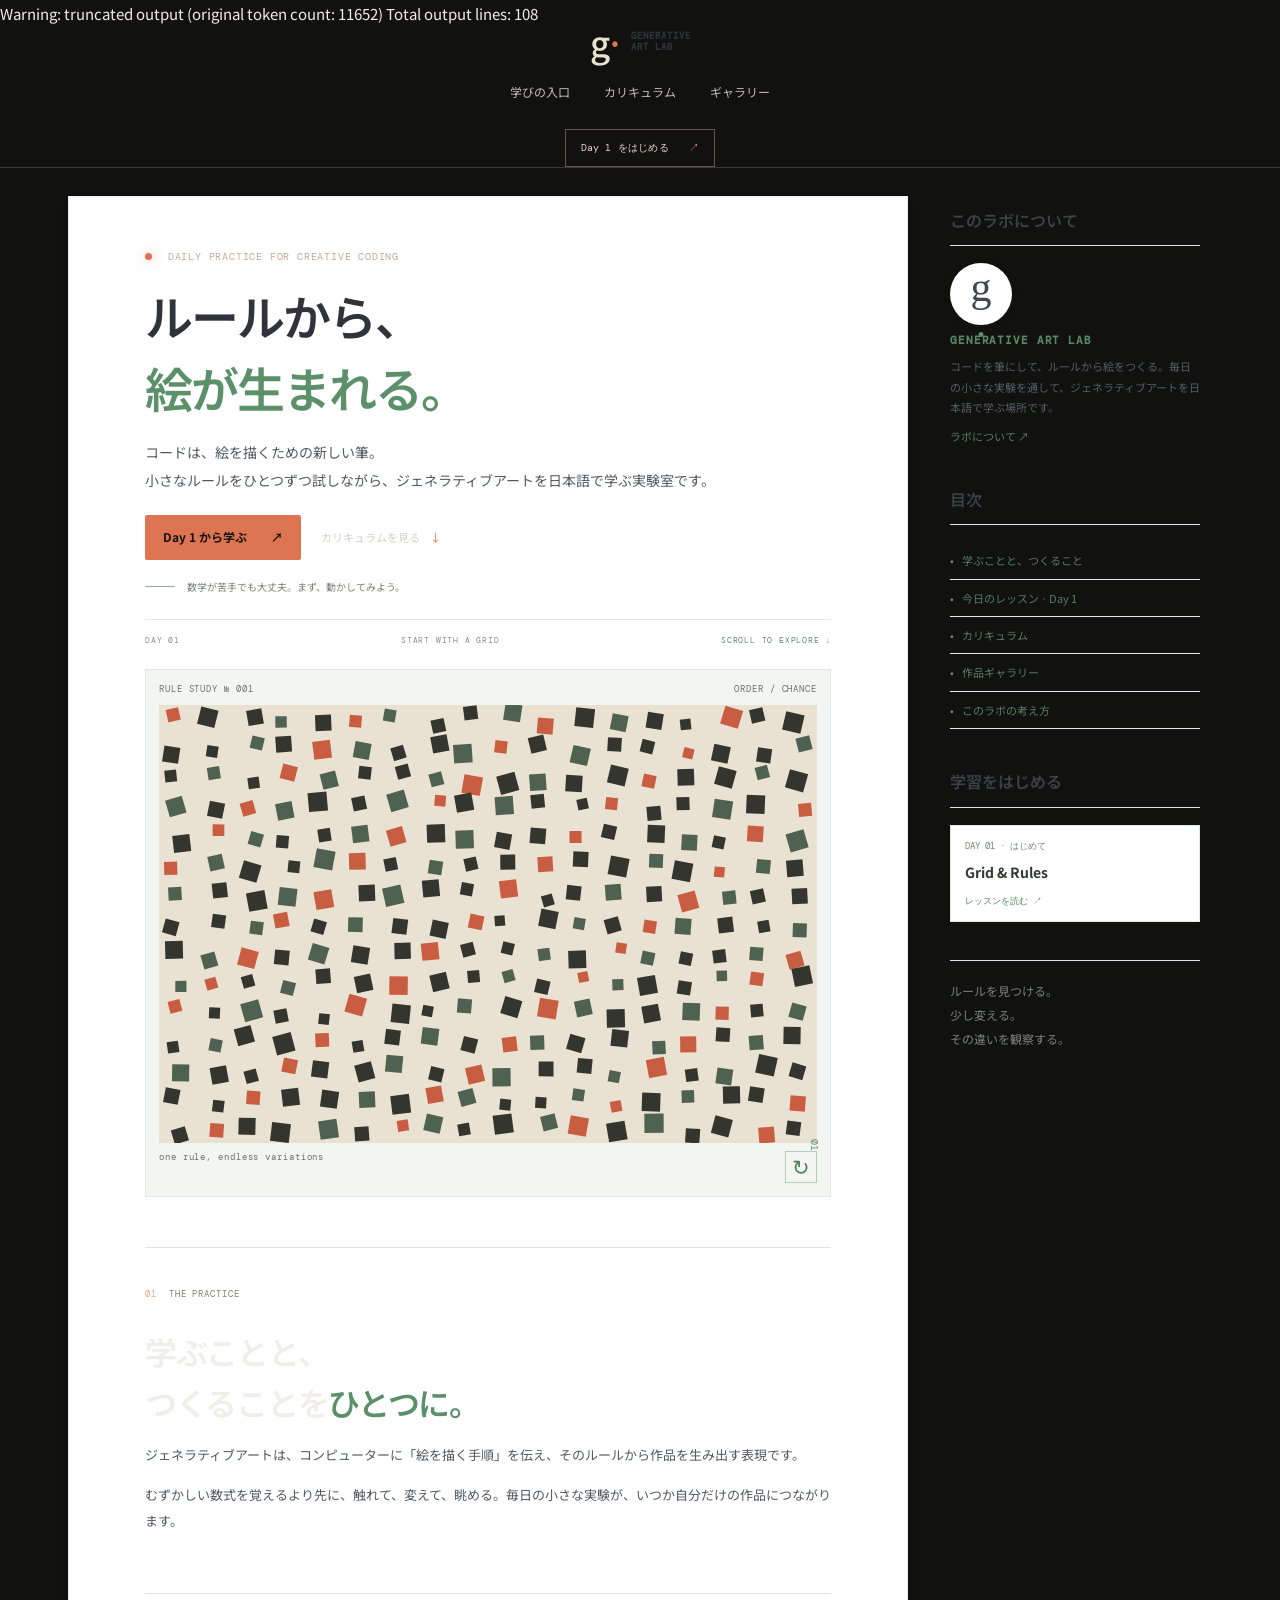
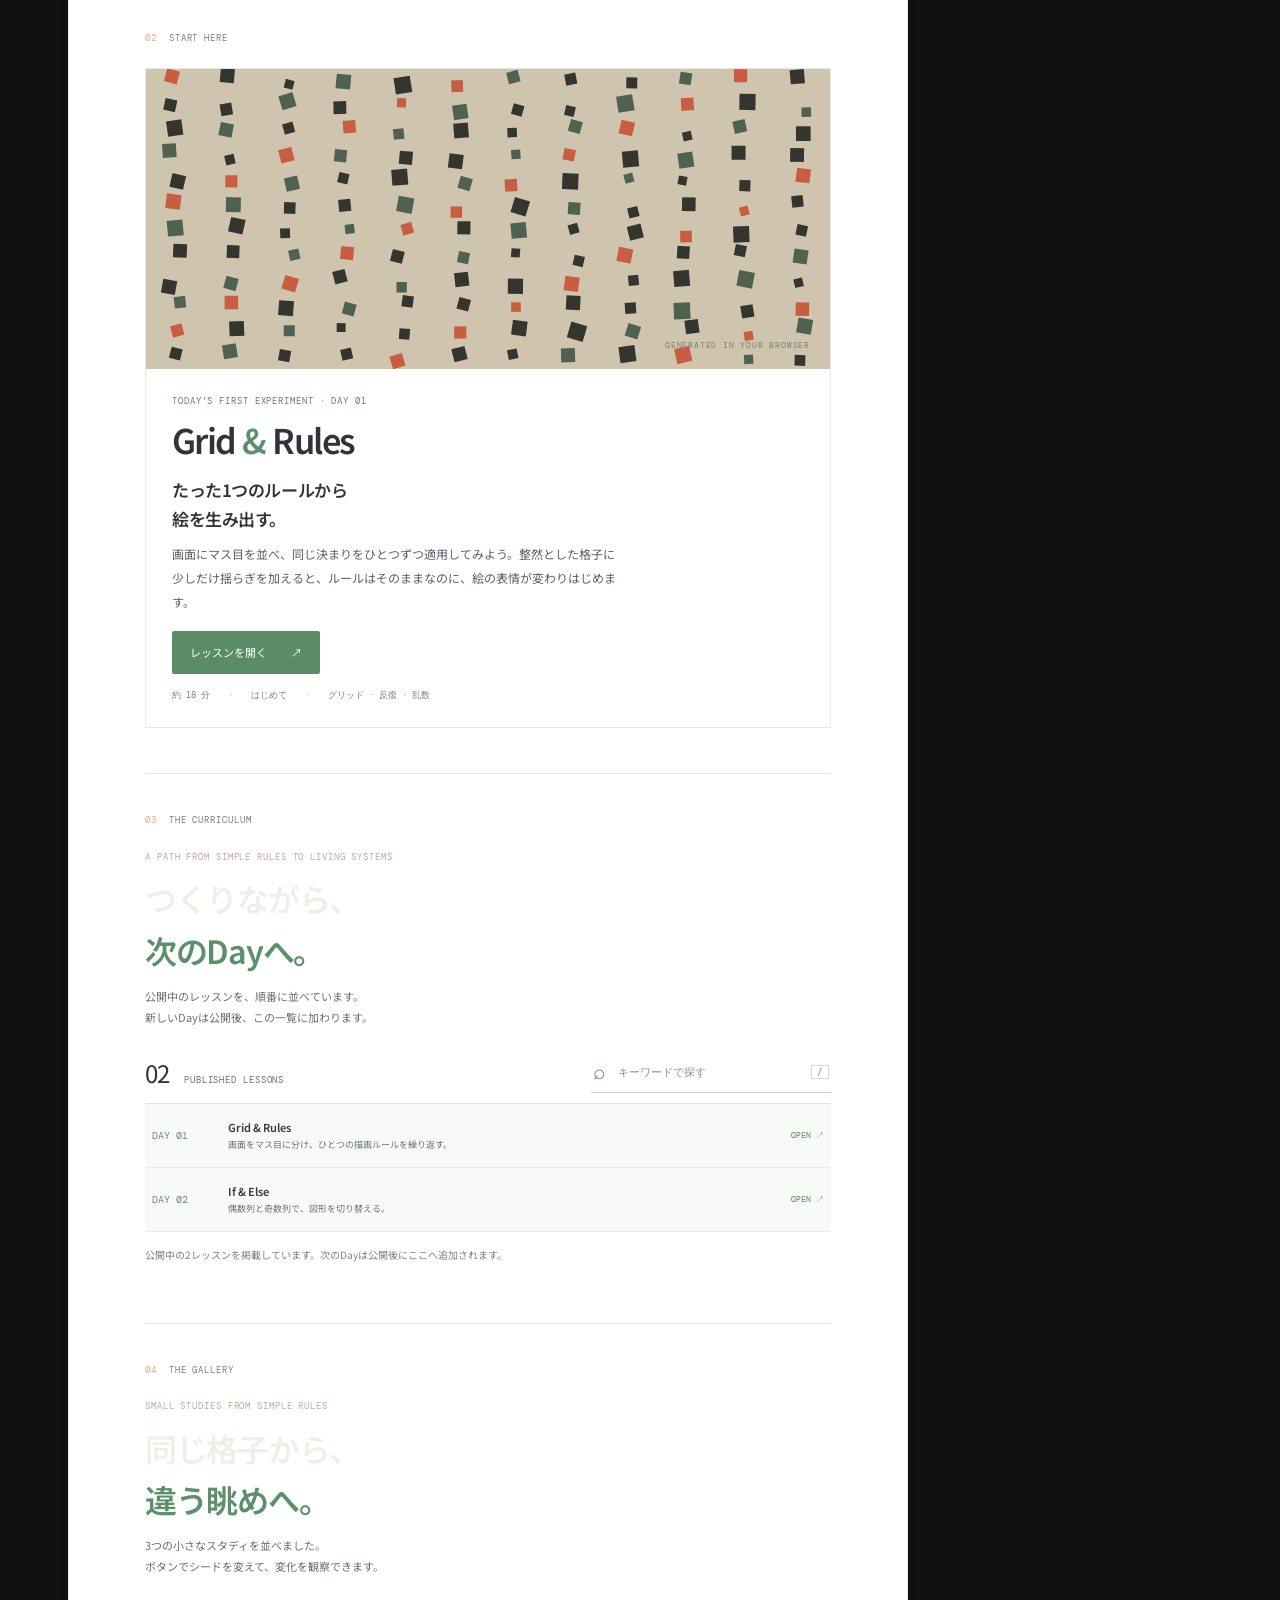
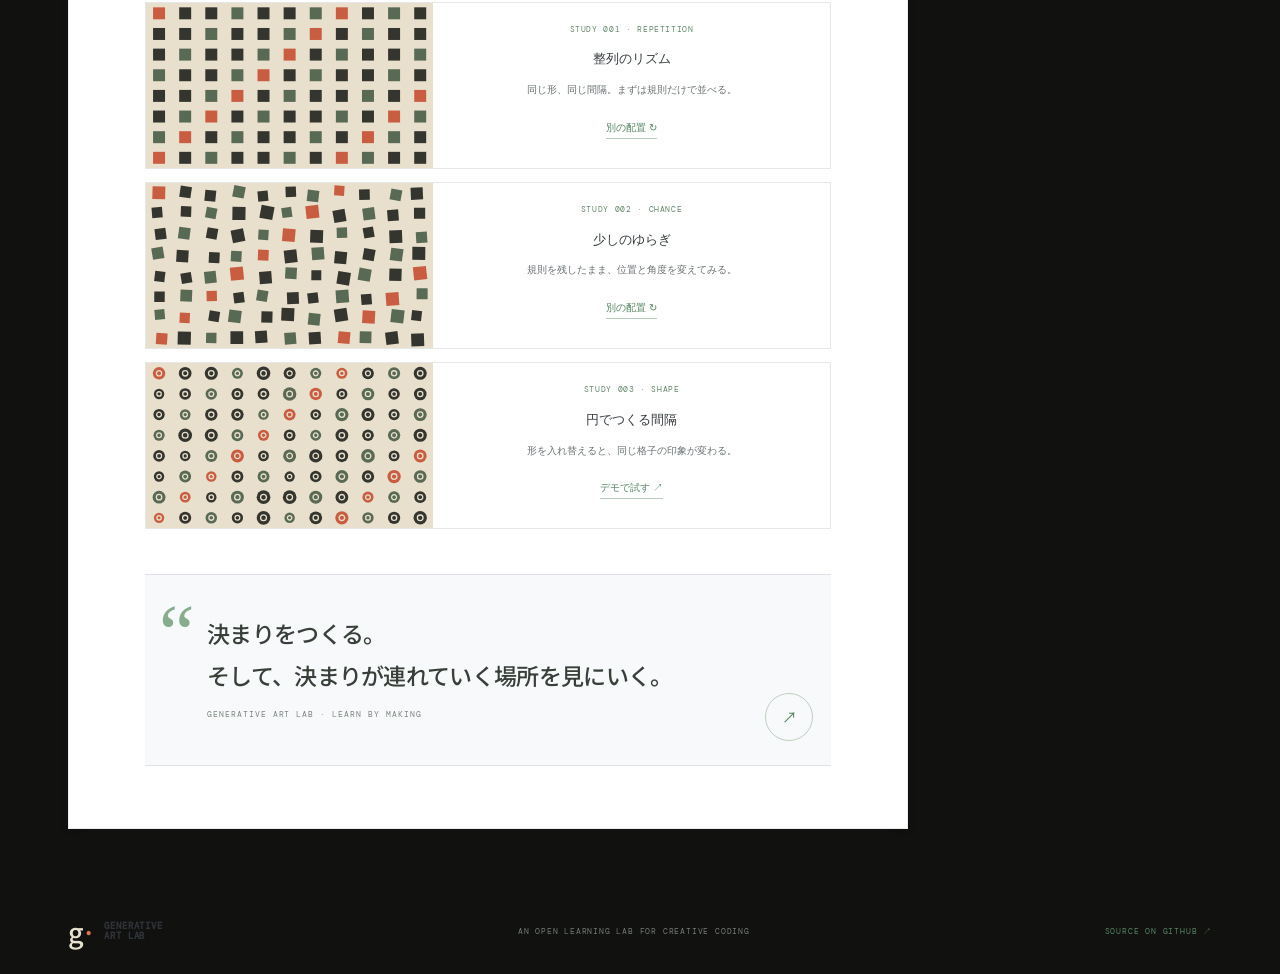
==== commit c825e2b2: "Refresh lesson and curriculum data in the browser" ====
--- a/index.html
+++ b/index.html
@@ -1,3 +1,6 @@
+Warning: truncated output (original token count: 11652)
+Total output lines: 108
+
 <!doctype html>
 <html lang="ja">
 <head>
@@ -18,13 +21,7 @@
 
 .generated-demo-frame{height:460px;background:#e8dfcc}.generated-demo-frame iframe{width:100%;height:100%;border:0;display:block}.missing-lesson{padding:60px;color:#c3bfb4}.missing-lesson a{color:var(--orange-soft)}
 @media(max-width:680px){.generated-demo-frame{height:340px}}
-.gallery-grid{display:grid;grid-template-columns:repeat(3,1fr);gap:14px}.gallery-card{border:1px solid #3b3931;background:#191915;min-width:0}.gallery-art{display:block;width:100%;aspect-ratio:1.32;background:#e9e1d1}.gallery-card>div{padding:18px 19px 19px}.gallery-card>div>span{font:8px var(--mono);letter-spacing:.08em;color:#c49782}.gallery-card h3{font-size:14px;font-weight:500;margin:9px 0 4px}.gallery-card p{font-size:10px;line-height:1.9;color:#a5a197;margin:0 0 14px}.gallery-refresh{border:0;border-bottom:1px solid #666156;background:transparent;padding:0 0 3px;color:#e4b49c;font-size:10px;cursor:pointer}.gallery-link{display:inline-block}.gallery-refresh:hover{color:#fff}
-@media(max-width:680px){.gallery-grid{grid-template-columns:1fr;gap:12px}.gallery-art{aspect-ratio:1.55}.gallery-card>div{padding:15px}}
-
-
-/* Editorial light theme inspired by the reference article */
-:root{--bg:#f5f6f8;--surface:#fff;--surface-2:#f7f8fa;--ink:#30343a;--muted:#707781;--line:#e2e5e9;--orange:#5a906b;--orange-soft:#4f8b61;--cream:#f2f4f6;--mono:'DM Mono',ui-monospace,monospace;--display:'Noto Sans JP',sans-serif;--body:'Noto Sans JP',sans-serif;--shell:min(1200px,calc(100% - 48px))}
-html{scroll-padding-top:32px}body{background:var(--bg);color:var(--ink);font-family:var(--body);font-size:15px;line-height:1.95}.topbar{height:auto;min-height:140px;padding:26px 24px 19px;background:#f8f9fb;border:0;display:flex;flex-direction:column;justify-content:center;gap:12px}.brand{justify-content:center;color:#30343a;font-family:var(--body);font-size:13px;letter-spacing:.06em}.brand-mark{font-family:Georgia,serif;font-size:31px;color:#333}.brand-mark span,.eyebrow,.section-label span:first-child,.nav-cta span{color:#5b916c}.main-nav{gap:26px;color:#5c646e;font-size:12px}.main-nav a:hover,.text-link:hover{color:#3c744d}.nav-cta{border:0;border-bottom:1px solid #a5c0ac;padding:4px 0;color:#426c4d;font:11px var(--body)}.nav-cta span{margin-left:7px}.button{border-radius:2px}.button-primary{background:#5e956c;color:white}.button-primary:hover{background:#477c56}.button-outline{border-color:#cad2cf;color:#4d6754}.text-link{color:#4e7958}.eyebrow{color:#5f8066}.eyebrow-dot{background:#70a77d;box-shadow:0 0 0 4px #70a77d22}.editorial-layout{max-width:1180px;margin:28px auto 60px;display:grid;grid-template-columns:minmax(0,840px) 250px;gap:42px;align-items:start;padding:0 18px}.editorial-main{min-width:0;background:#fff;border:1px solid #e9ebee;padding:52px 76px 62px;box-shadow:0 2px 10px #1f29330a}.site-sidebar{padding-top:10px;position:sticky;top:20px;color:#555d66}.sidebar-profile,.sidebar-nav,.sidebar-latest{margin-bottom:38px}.sidebar-title{font-size:16px;font-weight:600;margin:0 0 17px;padding-bottom:10px;border-bottom:1px solid #dfe3e7;color:#3c4249}.profile-mark{width:62px;height:62px;border-radius:50%;background:white;box-shadow:0 1px 6px #26334418;display:grid;place-items:center;font:42px Georgia,serif;color:#40474e;margin:0 0 8px}.profile-mark span{color:#59916a}.profile-name{font:600 11px var(--mono);color:#568864;letter-spacing:.08em;margin:0 0 9px}.sidebar-profile>p:not(.sidebar-title):not(.profile-name){font-size:11px;line-height:1.85;margin:0 0 9px}.sidebar-profile>a{font-size:11px;color:#51815e}.sidebar-nav a{display:block;padding:8px 0;border-bottom:1px solid #e5e8eb;color:#557e5d;font-size:11px}.sidebar-nav a:before{content:'•';color:#77817a;margin-right:8px}.sidebar-latest>a{display:block;background:#fff;border:1px solid #e3e7e4;padding:13px 14px;color:#303a34}.sidebar-latest span,.sidebar-latest i{display:block;color:#758079;font:9px/1.6 var(--mono);font-style:normal}.sidebar-latest b{display:block;font-size:14px;margin:7px 0 8px}.sidebar-latest i{color:#53835f}.sidebar-note{border-top:1px solid #dfe3e7;padding-top:18px;font-size:12px;line-height:2;color:#798078}
+.gallery-grid{display:grid;grid-template-columns:repeat(3,1fr);gap:14px}.gallery-card{border:1px solid #3b3931;background:#191915;min-width:0}.gallery-art{display:block;width:100%;aspect-ratio:1.32;background:#e9e1d1}.gallery-card>div{paddi…652 tokens truncated…box-shadow:0 1px 6px #26334418;display:grid;place-items:center;font:42px Georgia,serif;color:#40474e;margin:0 0 8px}.profile-mark span{color:#59916a}.profile-name{font:600 11px var(--mono);color:#568864;letter-spacing:.08em;margin:0 0 9px}.sidebar-profile>p:not(.sidebar-title):not(.profile-name){font-size:11px;line-height:1.85;margin:0 0 9px}.sidebar-profile>a{font-size:11px;color:#51815e}.sidebar-nav a{display:block;padding:8px 0;border-bottom:1px solid #e5e8eb;color:#557e5d;font-size:11px}.sidebar-nav a:before{content:'•';color:#77817a;margin-right:8px}.sidebar-latest>a{display:block;background:#fff;border:1px solid #e3e7e4;padding:13px 14px;color:#303a34}.sidebar-latest span,.sidebar-latest i{display:block;color:#758079;font:9px/1.6 var(--mono);font-style:normal}.sidebar-latest b{display:block;font-size:14px;margin:7px 0 8px}.sidebar-latest i{color:#53835f}.sidebar-note{border-top:1px solid #dfe3e7;padding-top:18px;font-size:12px;line-height:2;color:#798078}
 .hero{max-width:none;min-height:0;padding:0 0 50px;display:flex;flex-direction:column;align-items:stretch;gap:23px}.hero-copy{padding:0;order:0}.hero .eyebrow{font-size:10px;letter-spacing:.08em;margin:0 0 15px}.hero h1{font:600 clamp(34px,4.6vw,48px)/1.5 var(--body);letter-spacing:-.04em;margin:0 0 15px;color:#30343a}.hero h1 em,.curriculum-heading h2 em{font-family:var(--body);font-style:normal;font-weight:600;color:#5b906a;letter-spacing:-.04em}.hero-description{max-width:640px;color:#525a62;font-size:14px;line-height:2;margin:0}.hero-actions{margin-top:21px;gap:20px}.hero-note{margin-top:18px;color:#788078}.note-line{background:#91ad96}.hero-art-wrap{order:1;width:100%;padding:13px;background:#f3f5f2;border:1px solid #e1e7e1;box-shadow:none;transform:none}.hero-art-wrap:before{display:none}.hero-art{aspect-ratio:1.5;margin:8px 0}.art-caption,.art-footer{color:#68736a;font-size:9px}.icon-button{color:#4e8059;border-color:#b7cbb9}.art-index{color:#5b906a;right:9px;bottom:45px}.hero-bottom{position:static;width:100%;color:#89918b;border-top:1px solid #e4e8e4;padding-top:14px;font-size:8px}.scroll-cue{color:#66836b}
 .section-shell{max-width:none;margin:0;padding:40px 0 45px;border-top:1px solid #dfe3e7}.section-label{gap:12px;color:#788078;font-size:9px}.intro-content{margin:24px 0 0;display:block}.intro h2,.curriculum-heading h2{font:600 clamp(25px,3vw,32px)/1.6 var(--body);letter-spacing:-.04em;margin:0}.intro h2 span{color:#5b906a}.intro-content>div{max-width:none;color:#525a62;font-size:13px;line-height:2.05;margin-top:14px}.intro-content>div p+p{margin-top:12px}.daily{padding-top:38px}.daily-card{margin:22px 0 0;display:flex;flex-direction:column-reverse;min-height:0;background:#fff;color:#30343a;border:1px solid #e6e9ec}.daily-copy{padding:26px 26px 25px;align-items:flex-start}.daily-copy .eyebrow{color:#5e8567;font-size:9px;margin-bottom:8px}.daily-copy h2{font:600 34px/1.4 var(--body);letter-spacing:-.045em;margin:0}.daily-copy h2 span{color:#5b906a}.daily-lead{font:600 17px/1.75 var(--body);letter-spacing:-.025em;margin:11px 0 8px}.daily-body{font-size:12px;color:#59616a;line-height:2;margin:0 0 17px}.button-light{background:#5a8d65;color:white}.button-light:hover{background:#47764f}.lesson-meta{color:#7a817b;font:9px var(--mono);margin-top:15px}.lesson-meta span+span:before{color:#63916d}.daily-art{background:#f0f2ee;min-height:300px;height:300px}.daily-art canvas{object-fit:contain}.canvas-stamp{color:#758074}.curriculum{padding-bottom:44px}.curriculum-heading{display:block;margin:23px 0 25px}.curriculum-heading .eyebrow{font-size:9px;margin-bottom:9px}.curriculum-heading>p{font-size:11px;color:#687078;line-height:1.9;margin:10px 0 0}.phase-grid{grid-template-columns:repeat(2,1fr);border:1px solid #e0e4e1;margin-bottom:25px}.phase-card{padding:16px 15px;min-height:120px;background:#fff}.phase-card+.phase-card{border-left:1px solid #e0e4e1}.phase-card:nth-child(3){border-left:0;border-top:1px solid #e0e4e1}.phase-card:nth-child(4){border-top:1px solid #e0e4e1}.phase-card.active{background:#f4f8f4}.phase-card .phase-number{color:#5b906a}.phase-card h3{font-size:12px;margin:10px 0 5px}.phase-card p{font-size:10px;color:#69716d}.phase-card .phase-range{color:#8a918d}.archive-tools{color:#69716d;font-size:9px}.archive-count{color:#30343a}.search-box{border-color:#cbd2cd}.search-box span{color:#5b906a}.search-box input{color:#30343a}.search-box input::placeholder{color:#8b9290}.search-box kbd{border-color:#d4dad5;color:#777f79}.lesson-list{border-color:#dfe4e1}.lesson-row{grid-template-columns:64px 1fr auto;gap:12px;padding:13px 7px;border-color:#e7e9ec}.lesson-row:hover{background:#f7faf7}.lesson-row .day-number{color:#64886b}.lesson-row h3{font-size:11px;color:#353b40}.lesson-row p{grid-column:2;color:#707870;font-size:9px}.lesson-row .phase-tag{display:none}.lesson-row .row-action{font-size:8px;color:#859087}.lesson-row.is-available .row-action{color:#50865b}.lesson-row.is-available{background:#f7faf7}.curriculum-footnote{font-size:10px;color:#7c837e}.gallery-grid{grid-template-columns:1fr;gap:13px}.gallery-card{display:grid;grid-template-columns:42% 1fr;background:#fff;border:1px solid #e5e8e9}.gallery-art{height:100%;min-height:165px;aspect-ratio:auto;background:#eef1ed}.gallery-card>div{padding:17px 18px}.gallery-card>div>span{color:#64886b}.gallery-card h3{font-size:13px;color:#373d40}.gallery-card p{font-size:10px;color:#6a7172}.gallery-refresh{color:#53835f;border-color:#b9cbbd}.quote{background:#f8f9fa;border-top:1px solid #dfe3e7;border-bottom:1px solid #dfe3e7;padding:38px 26px;margin-top:0}.quote-mark{font-size:80px;top:18px;left:14px;color:#6b9a74}.quote blockquote{font:500 23px/1.8 var(--body);letter-spacing:-.03em;margin:0 0 13px 36px;color:#384039}.quote>p{margin-left:36px;color:#7d857e;font:8px var(--mono)}.circle-link{right:18px;bottom:24px;border-color:#bfd0c1;color:#54845e}.footer{max-width:1180px;margin:auto;padding:24px 18px;min-height:85px;color:#737a77}.footer .brand{justify-content:flex-start}.footer .brand-mark{font-size:27px}.footer>span,.footer>a:last-child{font-size:8px}.footer>a:last-child{color:#578363}
 .lesson-main{max-width:1180px;padding:0 18px}.lesson-breadcrumb{padding:18px 0;color:#7e8581}.lesson-breadcrumb a{color:#5e8467}.lesson-heading{width:min(840px,100%);display:block;padding:20px 76px 24px;background:#fff;border:1px solid #e9ebee;border-bottom:0}.lesson-heading .eyebrow{margin-bottom:9px}.lesson-heading h1{font:600 clamp(38px,5vw,52px)/1.4 var(--body);letter-spacing:-.05em;color:#30343a}.lesson-heading h1 em{color:#5b906a;font-weight:500}.lesson-subtitle{color:#5e666c;font-size:14px;margin:8px 0 0}.lesson-tags{justify-content:flex-start;margin-top:13px}.lesson-tags span{border:1px solid #e0e5e1;color:#65736a;padding:5px 8px;font:9px var(--body)}.lesson-demo{width:min(840px,100%);background:#fff;border:1px solid #e9ebee;border-top:0;padding:10px 76px 23px}.demo-topline{border-top:1px solid #e4e7e8;padding-top:22px}.demo-topline .eyebrow{color:#68816c}.demo-topline h2{font-size:15px;color:#343a3f}.seed-readout{color:#7e8581}.seed-readout b{color:#598863}.demo-layout{grid-template-columns:minmax(0,1fr) 220px;gap:15px}.demo-canvas-wrap{min-height:300px;background:#eef0eb}.canvas-corner-label{color:#69766a}.controls{border:1px solid #e1e5e2;background:#fafbfa;padding:12px;color:#40474a}.control-heading{font-size:10px}.reset-button{color:#638069}.control-group{border-color:#e7e9e7}.control-label{font-size:9px;color:#41484a}.control-label b{color:#5b906a}.control-group input[type=range]{accent-color:#63966e}.control-group small{color:#767e79}.control-group select{color:#3b4242;background:#fff;border-color:#d8dfd9}.demo-actions .button-outline{color:#4e6f54}.demo-caption{color:#636b68}.demo-caption span:first-child{color:#5b906a}.demo-caption span:last-child{color:#808780}.lesson-content{grid-template-columns:minmax(0,840px) 250px;gap:42px;justify-content:initial;padding:48px 0 70px}.lesson-toc{grid-column:2;grid-row:1;position:sticky;top:20px}.lesson-toc>.eyebrow{color:#67816b}.lesson-toc>a{border-color:#e0e4e1;color:#588060}.lesson-toc>a:hover{color:#347447}.progress-box{background:#fff;border:1px solid #e3e7e4}.progress-box>span{color:#79817c}.progress-track{background:#e4e8e5}.progress-track i{background:#5e956c}.progress-box>b{color:#59685e}.mark-complete{border-color:#c9d5ca;color:#577660}.mark-complete:hover,.mark-complete.done{border-color:#5b906a;color:#4f855c}.lesson-article{grid-column:1;grid-row:1;background:#fff;border:1px solid #e9ebee;padding:44px 76px 50px}.article-section{border-color:#e3e6e8}.article-section>.eyebrow{color:#68816c}.article-section h2{color:#343a3f}.article-section p{color:#555e65}.article-section strong{color:#343a3f}.article-section code{color:#54845f}.fact-grid>div{background:#f6f8f6;border:1px solid #edf0ed}.fact-grid span,.next-links span{color:#5a8b63}.fact-grid p{color:#626b68}.rule-card{background:#f0f3ef;color:#303832;border-left:3px solid #6f9a75}.rule-card .rule-index{color:#56845f}.rule-card p{color:#313b34}.rule-card>span:last-child{color:#69736c}.diagram{background:#f4f6f3;border:1px solid #e5e9e5}.diagram text{fill:#48544b}.diagram figcaption{color:#69746b}.math-card{background:#fafbfa;border-color:#e0e5e0}.math-steps>div{border-color:#e3e7e4}.math-steps span{color:#69716d}.math-note{border-color:#e1e5e1;color:#646d68}.code-card{background:#f7f8f7;border-color:#e1e5e2}.code-head{border-color:#e1e5e2;color:#69766c}.code-card pre{color:#334238}.code-muted{color:#838b85}.experiment-list li{border-color:#e5e8e6}.experiment-list li:before{color:#5d9067}.experiment-list b{color:#38413a}.experiment-list p{color:#68716d}.observation{background:#f4f8f4;border-color:#65966d}.observation span{color:#54855e}.observation p{color:#56645a}.artist-links a{background:#fafbfa;border-color:#e0e5e1}.artist-links a:hover{border-color:#80a789}.artist-links span{color:#718075}.artist-links b{color:#354039}.next-links>div{background:#f5f7f5;border:1px solid #e7ebe7}.next-links p{color:#626b65}.lesson-end{color:#788079}.lesson-end a{color:#54855e}
@@ -36,7 +33,7 @@
 <style>
 @media(max-width:680px){.topbar{height:68px;min-height:68px;padding:0 18px;flex-direction:row;justify-content:space-between;align-items:center;gap:12px}.brand{font-size:8px}.brand-mark{font-size:31px}.nav-cta{font-size:9px;padding:9px 10px;white-space:nowrap}}
 </style>
-  <script src="./app.js?v=4" defer></script>
+  <script src="./app.js?v=5" defer></script>
 </head>
 <body>
   <header class="topbar">
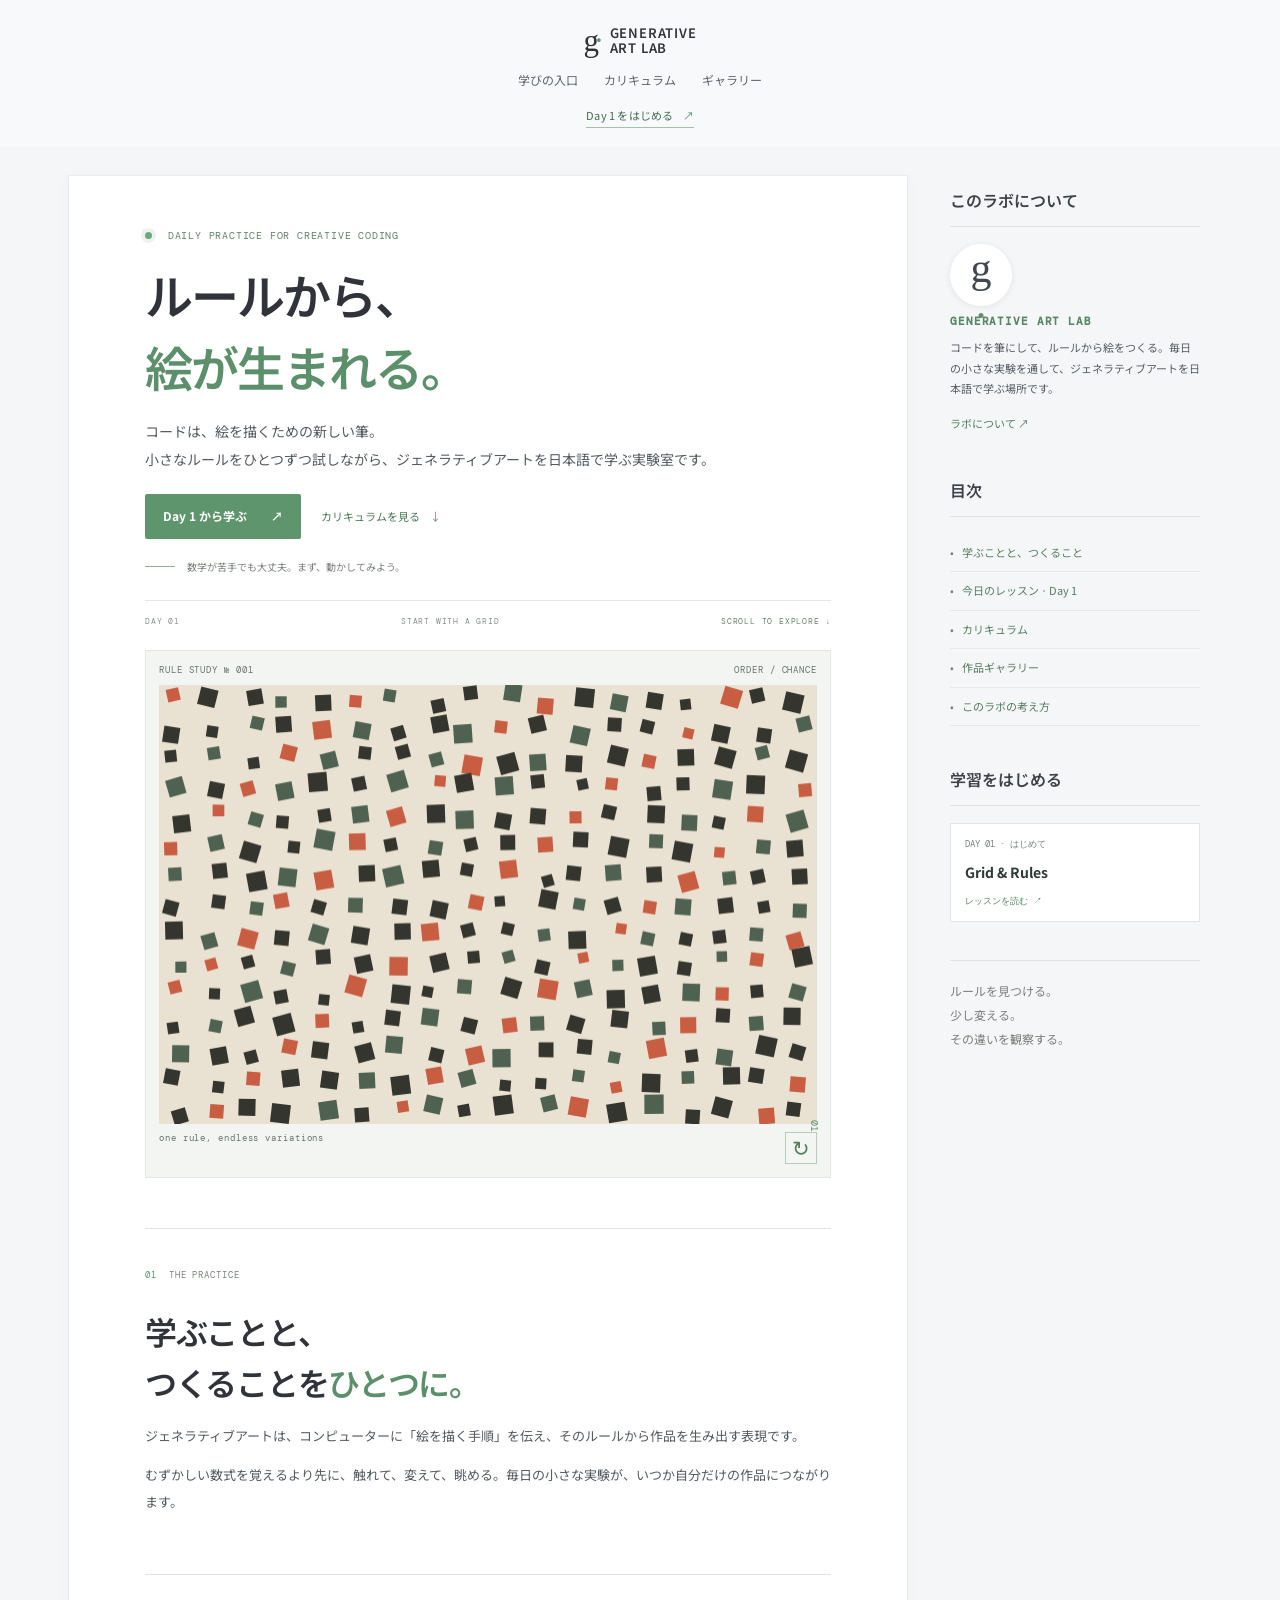
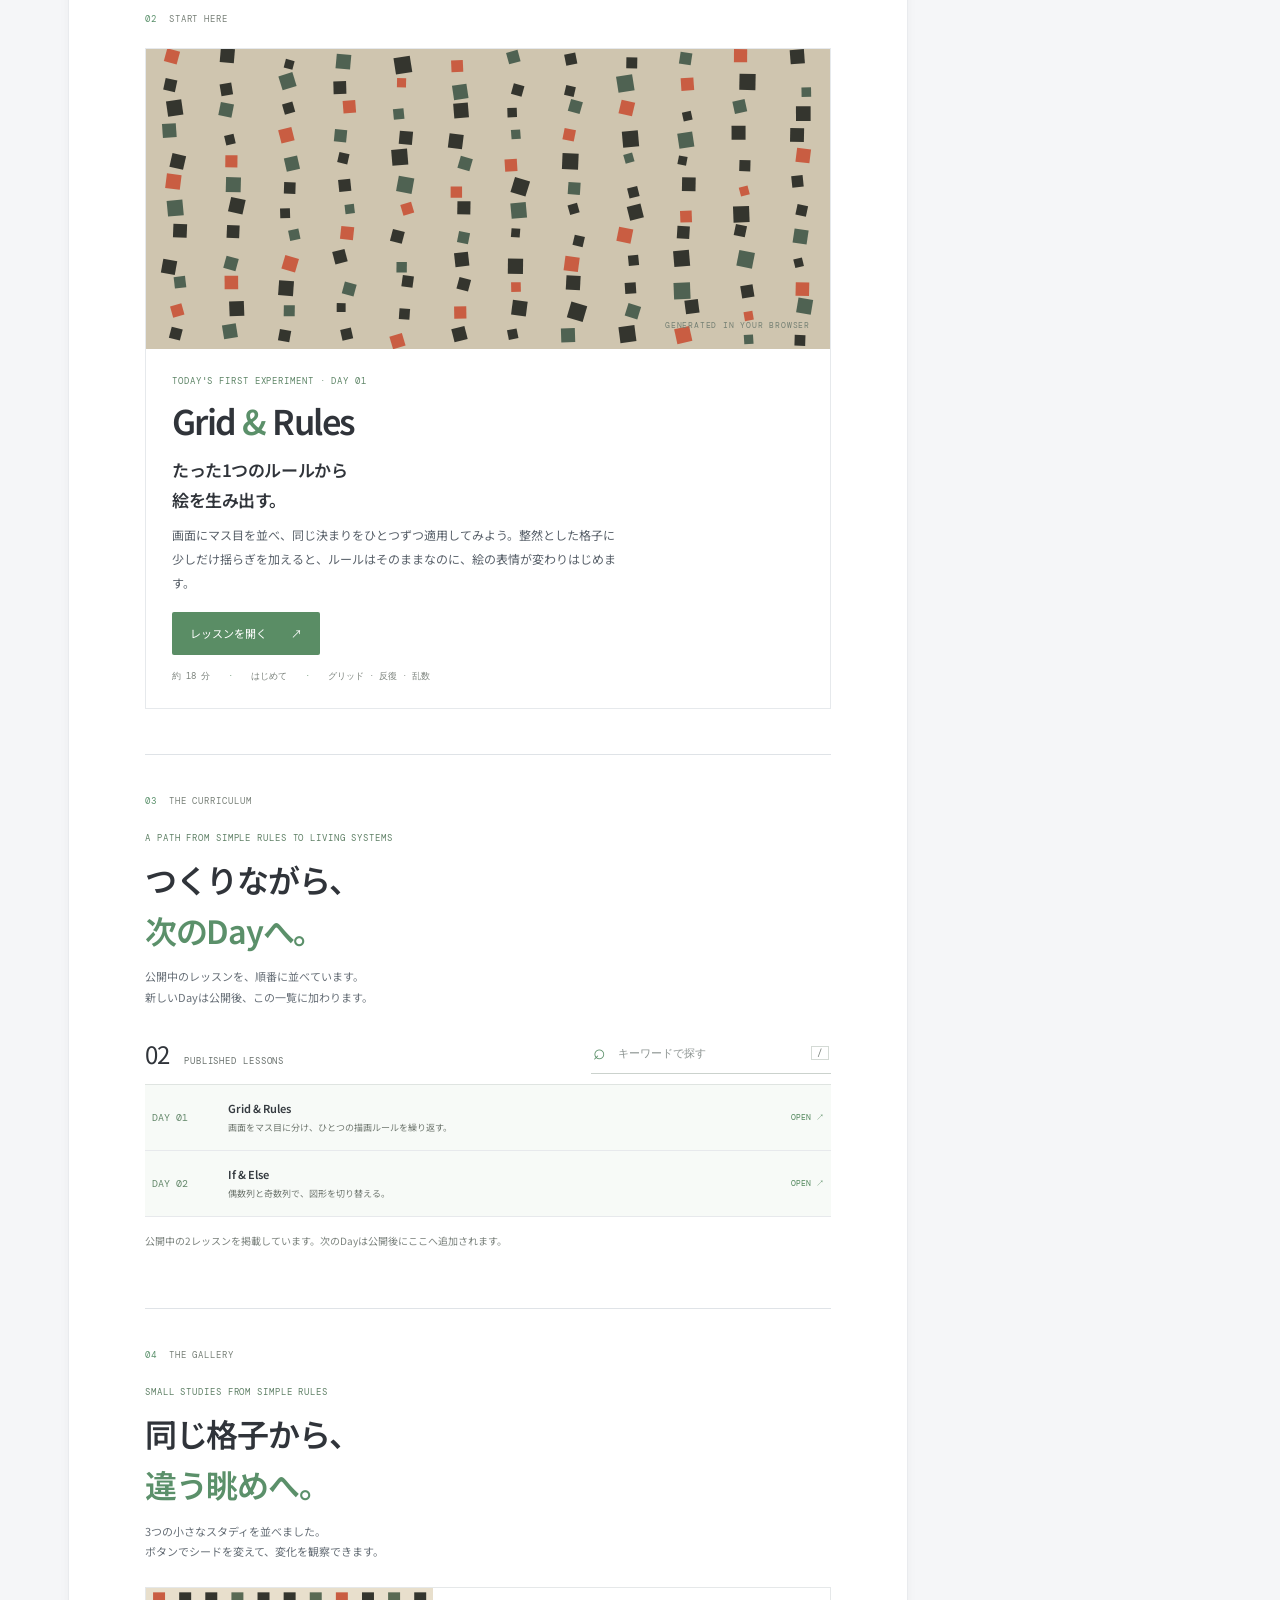
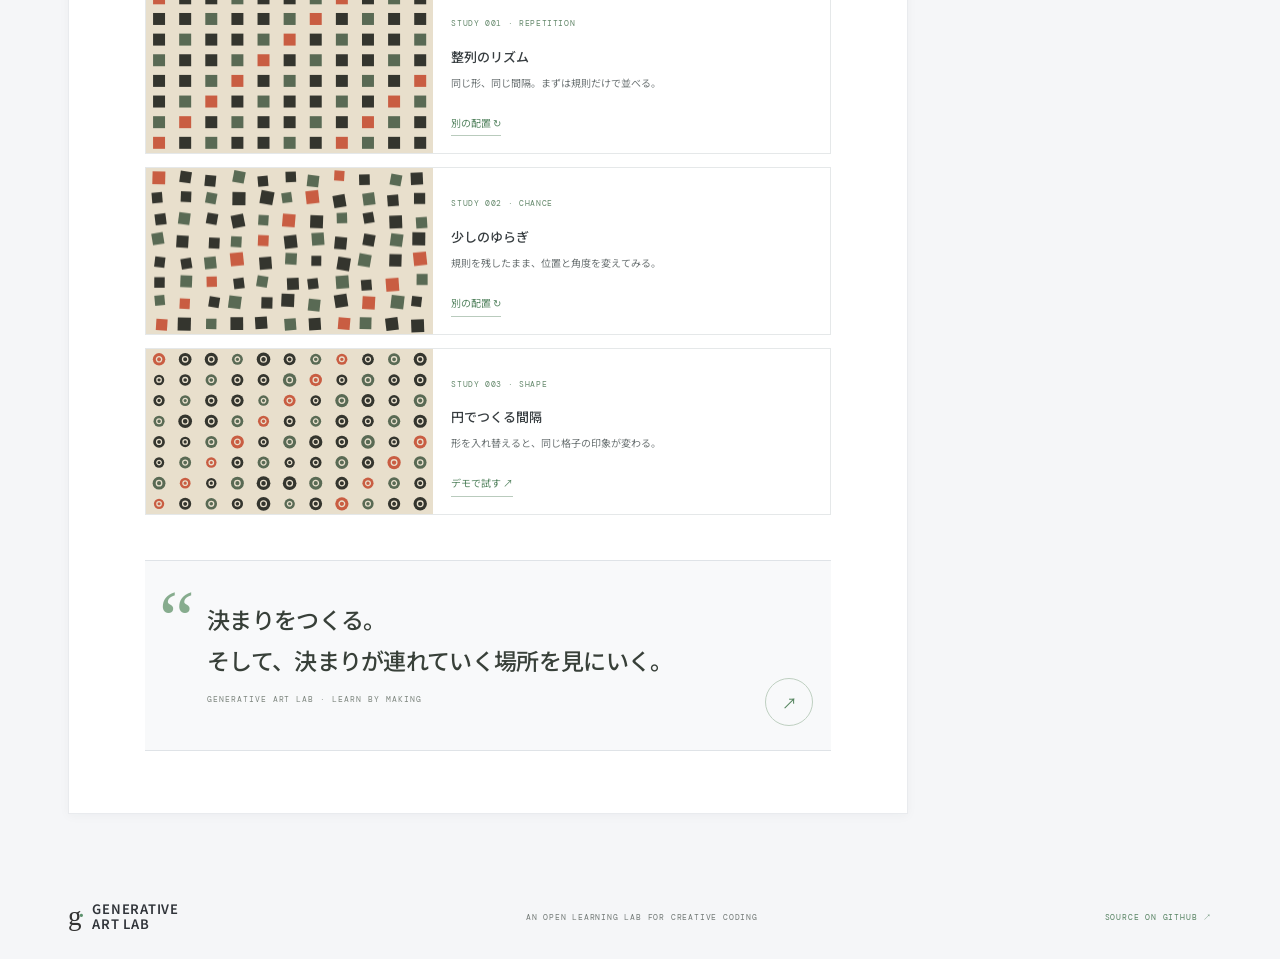
==== commit 2e020092: "Restore complete main page markup and styles" ====
--- a/index.html
+++ b/index.html
@@ -1,6 +1,3 @@
-Warning: truncated output (original token count: 11652)
-Total output lines: 108
-
 <!doctype html>
 <html lang="ja">
 <head>
@@ -12,7 +9,7 @@
   <link rel="preconnect" href="https://fonts.googleapis.com">
   <link rel="preconnect" href="https://fonts.gstatic.com" crossorigin>
   <link href="https://fonts.googleapis.com/css2?family=DM+Mono:wght@400;500&family=Manrope:wght@400;500;600;700;800&family=Noto+Sans+JP:wght@400;500;600;700;800&display=swap" rel="stylesheet">
-  <link rel="stylesheet" href="./styles.css?v=8">
+  <link rel="stylesheet" href="./styles.css?v=9">
 <style data-inline-theme>
 :root{--bg:#11110f;--surface:#191916;--surface-2:#201f1b;--ink:#f0eee7;--muted:#a8a59c;--line:#393831;--orange:#dd7452;--orange-soft:#f0a383;--cream:#e8e1cf;--mono:'DM Mono',monospace;--display:'Manrope','Noto Sans JP',sans-serif;--body:'Noto Sans JP',sans-serif;--shell:min(1200px,calc(100% - 88px))}*{box-sizing:border-box}html{scroll-behavior:smooth;scroll-padding-top:90px}body{margin:0;background:var(--bg);color:var(--ink);font-family:var(--body);font-size:15px;line-height:1.85;font-weight:400}a{color:inherit;text-decoration:none}button,input,select{font:inherit}button,a,input,select{ -webkit-tap-highlight-color:transparent}.topbar{height:86px;padding:0 max(44px,calc((100% - 1200px)/2));border-bottom:1px solid var(--line);display:flex;align-items:center;justify-content:space-between;position:relative;z-index:3;background:var(--bg)}.brand{display:flex;align-items:center;gap:11px;font:600 9px/1.15 var(--mono);letter-spacing:.1em}.brand-mark{font:500 35px/.8 var(--display);letter-spacing:-.13em;color:var(--cream)}.brand-mark span{color:var(--orange)}.main-nav{display:flex;gap:34px;color:#c0bdb4;font-size:12px}.main-nav a:hover,.text-link:hover{color:var(--orange-soft)}.nav-cta{font:10px var(--mono);letter-spacing:.02em;border:1px solid #6a574b;padding:11px 15px;color:#efd4c7}.nav-cta span{margin-left:14px;color:var(--orange-soft)}.hero{max-width:1440px;margin:0 auto;min-height:690px;padding:80px max(44px,calc((100% - 1200px)/2)) 68px;display:grid;grid-template-columns:.91fr 1.09fr;align-items:center;column-gap:68px;position:relative}.hero-copy{padding:0 0 30px;z-index:1}.eyebrow,.section-label,.art-caption,.art-footer,.hero-bottom,.archive-tools,.canvas-stamp,.canvas-corner-label,.code-head,.lesson-end,.footer>span,.footer>a:last-child{font:10px/1.5 var(--mono);letter-spacing:.1em}.eyebrow{color:#c5a797;margin:0 0 25px}.eyebrow-dot{display:inline-block;width:7px;height:7px;border-radius:50%;background:var(--orange);margin-right:9px;box-shadow:0 0 12px #dd745288}.hero h1{font:700 clamp(50px,5.9vw,70px)/1.14 var(--display);letter-spacing:-.075em;margin:0 0 25px}.hero h1 em,.curriculum-heading h2 em{font-family:var(--body);font-style:normal;font-weight:500;color:var(--orange-soft);letter-spacing:-.055em}.hero-description{color:#c4c0b7;font-size:14px;line-height:2.2;margin:0;max-width:430px}.hero-actions{display:flex;align-items:center;gap:28px;margin-top:34px}.button{display:inline-flex;align-items:center;justify-content:space-between;gap:24px;padding:13px 17px;font-size:12px;line-height:1.4;border:1px solid transparent;cursor:pointer;transition:transform .2s,background .2s,color .2s}.button:hover{transform:translateY(-2px)}.button-primary{background:var(--orange);color:#171411;font-weight:700}.button-primary:hover{background:#eb8b68}.button-outline{background:transparent;border-color:#5b574d;color:var(--ink)}.text-link{font-size:11px;color:#d4d0c7}.text-link span{margin-left:8px;color:var(--orange)}.hero-note{display:flex;align-items:center;gap:12px;font-size:10px;color:#96938b;margin-top:52px}.note-line{height:1px;width:30px;background:#6e6255}.hero-art-wrap{position:relative;align-self:center;padding:20px 19px 15px;background:#191915;border:1px solid #38362f;box-shadow:0 25px 70px #0005;transform:rotate(1.4deg)}.hero-art-wrap:before{content:'';position:absolute;inset:9px;border:1px solid #2b2a24;pointer-events:none}.art-caption,.art-footer{position:relative;display:flex;justify-content:space-between;color:#9d9a8f;font-size:9px}.hero-art{display:block;width:100%;height:auto;aspect-ratio:1.12;margin:14px 0 11px}.icon-button{background:transparent;border:1px solid #565248;color:var(--cream);font-size:21px;width:32px;height:32px;cursor:pointer}.art-index{position:absolute;font:10px var(--mono);color:#d88368;right:-26px;bottom:36px;writing-mode:vertical-rl}.hero-bottom{position:absolute;left:max(44px,calc((100% - 1200px)/2));right:max(44px,calc((100% - 1200px)/2));bottom:23px;display:flex;color:#77766f;justify-content:space-between;font-size:9px}.scroll-cue{color:#a9a399}.section-shell{max-width:1200px;margin:auto;padding:105px 0;border-top:1px solid var(--line)}.section-label{display:flex;gap:20px;color:#8e8b82}.section-label span:first-child{color:var(--orange-soft)}.intro-content{margin:38px 0 0 15%;display:grid;grid-template-columns:1fr .78fr;gap:80px;align-items:center}.intro h2,.curriculum-heading h2{font:600 clamp(34px,4vw,52px)/1.42 var(--body);letter-spacing:-.055em;margin:0}.intro h2 span{color:var(--orange-soft)}.intro-content>div{color:#b6b3ab;font-size:13px;line-height:2.2;max-width:450px}.intro-content>div p+p{margin-top:14px}.daily{padding-top:72px}.daily-card{margin:42px 0 0;display:grid;grid-template-columns:.96fr 1.04fr;min-height:440px;background:var(--cream);color:#24211c}.daily-copy{padding:48px 50px;display:flex;flex-direction:column;align-items:flex-start}.daily-copy .eyebrow{color:#826151;font-size:9px;margin-bottom:18px}.daily-copy h2{font:700 clamp(37px,5vw,62px)/1 var(--display);letter-spacing:-.07em;margin:0}.daily-copy h2 span{color:var(--orange)}.daily-lead{font:600 22px/1.65 var(--body);letter-spacing:-.04em;margin:19px 0 10px}.daily-body{font-size:12px;color:#5e5a50;line-height:2.1;max-width:450px;margin:0 0 25px}.button-light{background:#25231e;color:#f5f0e5;font-size:11px}.button-light:hover{background:#433a30}.lesson-meta{display:flex;gap:18px;color:#777166;font:9px var(--mono);margin-top:25px;flex-wrap:wrap}.lesson-meta span+span:before{content:'·';margin-right:18px;color:var(--orange)}.daily-art{background:#ccc3af;position:relative;min-height:390px;display:flex;align-items:center;justify-content:center;padding:25px}.daily-art canvas{width:100%;height:100%;position:absolute;inset:0}.canvas-stamp{position:absolute;bottom:18px;right:20px;color:#827a6b;font-size:8px}.curriculum{padding-bottom:116px}.curriculum-heading{display:flex;align-items:end;justify-content:space-between;margin:40px 0 47px}.curriculum-heading .eyebrow{font-size:9px;margin-bottom:19px}.curriculum-heading h2{line-height:1.42}.curriculum-heading h2 em{color:var(--orange-soft)}.curriculum-heading>p{font-size:12px;color:#a9a69e;line-height:2.1;margin:0 0 8px}.phase-grid{display:grid;grid-template-columns:repeat(4,1fr);border:1px solid #434139;margin-bottom:48px}.phase-card{padding:22px 19px 20px;min-height:146px;position:relative}.phase-card+.phase-card{border-left:1px solid #434139}.phase-card.active{background:#201e19}.phase-card .phase-number{font:9px var(--mono);color:var(--orange-soft)}.phase-card h3{font-size:13px;line-height:1.6;margin:13px 0 6px}.phase-card p{font-size:10px;color:#9c998f;margin:0;line-height:1.8}.phase-card .phase-range{position:absolute;right:18px;top:22px;font:9px var(--mono);color:#817e74}.archive-tools{display:flex;justify-content:space-between;align-items:center;color:#8c8980;margin-bottom:10px}.archive-count{font:24px var(--display);color:var(--ink);letter-spacing:-.04em;margin-right:9px}.search-box{display:flex;align-items:center;gap:9px;border-bottom:1px solid #5c594f;width:240px;padding:4px 2px}.search-box span{font-size:21px;color:var(--orange-soft)}.search-box input{background:transparent;border:0;outline:0;color:var(--ink);min-width:0;width:100%;font-size:11px}.search-box input::placeholder{color:#817e75}.search-box kbd{font:9px var(--mono);border:1px solid #545149;padding:0 5px;color:#8e8b81}.lesson-list{border-top:1px solid #3d3b34}.lesson-row{display:grid;grid-template-columns:82px 1fr 250px 90px;align-items:center;gap:16px;padding:16px 8px;border-bottom:1px solid #33322c;transition:background .2s}.lesson-row:hover{background:#1a1915}.lesson-row .day-number{font:10px var(--mono);color:#b8a092}.lesson-row h3{font-size:12px;font-weight:600;margin:0}.lesson-row p{font-size:10px;color:#99968d;margin:0}.lesson-row .phase-tag{font:9px var(--mono);letter-spacing:.04em;color:#77766e}.lesson-row .row-action{text-align:right;font:9px var(--mono);color:#bcb8ac}.lesson-row.is-available .row-action{color:var(--orange-soft)}.lesson-row.is-available{background:#1c1b17}.curriculum-footnote{font-size:10px;color:#79776f;margin:14px 0}.quote{position:relative;background:#201e19;max-width:100%;padding:90px max(44px,calc((100% - 1200px)/2));border-bottom:1px solid var(--line)}.quote-mark{position:absolute;font:130px/1 Georgia,serif;color:#d87757;top:58px;left:max(44px,calc((100% - 1200px)/2));opacity:.8}.quote blockquote{font:500 clamp(28px,4vw,46px)/1.65 var(--body);letter-spacing:-.05em;margin:0 0 25px 12%;position:relative}.quote>p{font:9px var(--mono);color:#8f8a7f;letter-spacing:.12em;margin-left:12%}.circle-link{position:absolute;right:max(44px,calc((100% - 1200px)/2));bottom:66px;width:48px;height:48px;border:1px solid #5b564d;border-radius:50%;display:grid;place-items:center;color:var(--orange-soft)}.footer{min-height:105px;padding:25px max(44px,calc((100% - 1200px)/2));display:flex;justify-content:space-between;align-items:center;color:#89877f}.footer>span,.footer>a:last-child{font-size:8px}.footer>a:last-child{color:#bbb5a7}.lesson-main{max-width:1200px;margin:0 auto}.lesson-breadcrumb{padding:28px 0;color:#77756d;display:flex;gap:12px;font:9px var(--mono);letter-spacing:.06em}.lesson-breadcrumb a{color:#aaa69c}.lesson-heading{display:flex;align-items:end;justify-content:space-between;padding:37px 0 44px}.lesson-heading .eyebrow{margin-bottom:16px}.heading-separator{color:var(--orange);margin:0 8px}.lesson-heading h1{font:700 clamp(55px,8vw,92px)/1.1 var(--display);letter-spacing:-.08em;margin:0}.lesson-heading h1 em{font-style:normal;color:var(--orange-soft);font-weight:500}.lesson-subtitle{color:#c8c4bb;margin:13px 0 0;font-size:17px}.lesson-tags{display:flex;gap:8px;flex-wrap:wrap;justify-content:end}.lesson-tags span{border:1px solid #4b4941;padding:7px 10px;font:9px var(--mono);color:#b2aea4}.lesson-demo{background:#1b1a16;border:1px solid #3b3931;padding:27px 29px 19px}.demo-topline{display:flex;justify-content:space-between;align-items:end;margin-bottom:20px}.demo-topline .eyebrow{margin:0 0 5px;font-size:9px}.demo-topline h2{font-size:18px;margin:0;font-weight:500}.seed-readout{font:9px var(--mono);color:#969289}.seed-readout b{color:var(--orange-soft);font-weight:400}.demo-layout{display:grid;grid-template-columns:minmax(0,1fr) 275px;gap:25px}.demo-canvas-wrap{position:relative;min-height:400px;background:#e8dfcc;overflow:hidden}.demo-canvas-wrap canvas{width:100%;height:100%;position:absolute;inset:0}.canvas-corner-label{position:absolute;top:12px;left:14px;font-size:8px;color:#7c7669}.controls{border:1px solid #3d3b33;background:#161613;padding:16px 16px 14px}.control-heading{display:flex;justify-content:space-between;align-items:center;font-size:11px;margin-bottom:11px}.reset-button{border:0;background:transparent;color:#99958b;font-size:9px;cursor:pointer}.control-group{display:block;padding:10px 0;border-top:1px solid #34332d}.control-label{display:flex;align-items:center;justify-content:space-between;font-size:10px;color:#d6d1c6}.control-label b{font:9px var(--mono);color:var(--orange-soft);font-weight:400}.control-group input[type=range]{display:block;width:100%;height:3px;accent-color:var(--orange);margin:12px 0 9px;cursor:pointer}.control-group small{display:block;color:#858279;font-size:9px;line-height:1.65}.control-group select{display:block;width:100%;margin:9px 0 7px;padding:7px 9px;color:#e9e5db;background:#26251f;border:1px solid #4c4a41;border-radius:0;font-size:10px}.demo-actions{display:grid;grid-template-columns:1fr;gap:7px;margin-top:13px}.demo-actions .button{font-size:10px;padding:10px 12px}.demo-caption{font-size:10px;color:#a6a298;margin:13px 1px 0}.demo-caption span:first-child{font:9px var(--mono);color:var(--orange-soft);margin-right:10px}.demo-caption span:last-child{color:#77756c;margin-left:5px}.lesson-content{display:grid;grid-template-columns:195px minmax(0,760px);gap:85px;justify-content:space-between;padding:91px 0 105px}.lesson-toc{position:sticky;top:22px;align-self:start}.lesson-toc>.eyebrow{font-size:8px;margin-bottom:14px}.lesson-toc>a{display:block;padding:8px 0;border-top:1px solid #35342e;color:#aaa69d;font-size:10px}.lesson-toc>a:hover{color:var(--orange-soft)}.progress-box{padding:16px 12px;background:#1c1b17;margin-top:35px}.progress-box>span{font:8px var(--mono);color:#8d8a81}.progress-track{height:2px;background:#403f37;margin:13px 0 7px}.progress-track i{display:block;width:0;height:100%;background:var(--orange);transition:width .3s}.progress-box>b{font:9px var(--mono);font-weight:400;color:#b5b0a4}.mark-complete{margin-top:12px;width:100%;padding:8px 5px;background:transparent;border:1px solid #575349;color:#d8d3c9;font-size:9px;cursor:pointer}.mark-complete:hover,.mark-complete.done{border-color:var(--orange);color:var(--orange-soft)}.lesson-article{min-width:0}.article-section{padding:0 0 43px;margin:0 0 44px;border-bottom:1px solid #38372f;scroll-margin-top:30px}.article-section>.eyebrow{font-size:9px;margin:0 0 13px;color:#bd9f8d}.article-section h2{font-size:23px;letter-spacing:-.04em;font-weight:600;margin:0 0 18px}.article-section p{font-size:13px;line-height:2.15;color:#c1bdb4;margin:0 0 16px}.article-section strong{color:#eee9de;font-weight:600}.article-section code{font:11px var(--mono);color:#e4b198}.fact-grid{display:grid;grid-template-columns:repeat(3,1fr);gap:10px;margin-top:25px}.fact-grid>div{background:#1c1b17;padding:14px}.fact-grid span,.next-links span{font-size:9px;color:var(--orange-soft)}.fact-grid p{font-size:10px;line-height:1.9;margin:8px 0 0;color:#aba79c}.rule-card{margin:25px 0;padding:23px 25px;background:#e8e1cf;color:#24221d}.rule-card .rule-index{font:9px var(--mono);color:#a45f46}.rule-card p{font-size:17px;color:#2a2721;font-weight:600;margin:9px 0}.rule-card>span:last-child{font-size:10px;color:#777166}.diagram{margin:25px 0 0;background:#211f1a;padding:15px 16px 10px}.diagram svg{width:100%;height:auto;max-height:220px}.diagram text{fill:#d5cec0;font:13px 'Noto Sans JP',sans-serif}.diagram figcaption{font-size:9px;color:#918d82}.math-card{background:#1d1c18;border:1px solid #3a3931;margin:22px 0;padding:20px}.math-steps>div{display:grid;grid-template-columns:155px 1fr;gap:15px;padding:10px 0;border-bottom:1px solid #35342d;align-items:center}.math-steps>div:last-child{border:0}.math-steps span{font-size:10px;color:#a7a398}.math-steps code{font-size:11px}.math-note{border-top:1px solid #444239;margin-top:9px;padding-top:12px;font-size:10px;color:#9d998f}.code-card{background:#171713;border:1px solid #3d3b34;margin:20px 0}.code-head{display:flex;justify-content:space-between;padding:11px 15px;border-bottom:1px solid #393830;color:#9f9b8f;font-size:8px}.code-card pre{margin:0;padding:17px;overflow:auto;font:11px/1.9 var(--mono);color:#e0d6c5}.code-muted{color:#79786f}.experiment-list{padding:0;margin:25px 0;list-style:none;counter-reset:experiment}.experiment-list li{position:relative;padding:0 0 18px 47px;margin-bottom:17px;border-bottom:1px solid #32312b}.experiment-list li:last-child{border-bottom:0}.experiment-list li:before{counter-increment:experiment;content:counter(experiment,decimal-leading-zero);position:absolute;left:0;top:0;color:var(--orange-soft);font:10px var(--mono)}.experiment-list b{font-size:12px;font-weight:600;color:#e5e0d5}.experiment-list p{font-size:11px;margin:5px 0 0;color:#aaa69c}.observation{border-left:2px solid var(--orange);padding:13px 18px;background:#1e1c18}.observation span{font-size:10px;color:var(--orange-soft)}.observation p{font-size:11px;margin:5px 0 0}.article-section i{font-family:Georgia,serif}.artist-links{display:grid;grid-template-columns:1fr 1fr;gap:9px;margin-top:20px}.artist-links a{background:#1d1c18;border:1px solid #3a3831;padding:14px;transition:border-color .2s}.artist-links a:hover{border-color:#a76f57}.artist-links span{display:block;font:8px var(--mono);color:#9f9a8e;line-height:1.7}.artist-links b{display:block;margin-top:8px;font-size:10px;font-weight:500;color:#e7dfd2}.next-links{display:grid;grid-template-columns:1fr 1fr;gap:12px}.next-links>div{padding:14px;background:#1b1a16}.next-links p{font-size:10px;line-height:1.9;margin:7px 0 0}.lesson-end{display:flex;justify-content:space-between;color:#8e8a80;font-size:9px}.lesson-end a{color:var(--orange-soft)}
 @media(max-width:900px){.hero{column-gap:35px;padding-top:70px}.section-shell{padding-left:36px;padding-right:36px}.intro-content{margin-left:9%;gap:40px}.lesson-main{padding:0 32px}.lesson-content{grid-template-columns:155px minmax(0,1fr);gap:40px}.demo-layout{grid-template-columns:minmax(0,1fr) 260px;gap:15px}.lesson-row{grid-template-columns:66px 1fr 160px 78px}.daily-copy{padding:38px}.footer{padding-left:36px;padding-right:36px}}
@@ -21,7 +18,13 @@
 
 .generated-demo-frame{height:460px;background:#e8dfcc}.generated-demo-frame iframe{width:100%;height:100%;border:0;display:block}.missing-lesson{padding:60px;color:#c3bfb4}.missing-lesson a{color:var(--orange-soft)}
 @media(max-width:680px){.generated-demo-frame{height:340px}}
-.gallery-grid{display:grid;grid-template-columns:repeat(3,1fr);gap:14px}.gallery-card{border:1px solid #3b3931;background:#191915;min-width:0}.gallery-art{display:block;width:100%;aspect-ratio:1.32;background:#e9e1d1}.gallery-card>div{paddi…652 tokens truncated…box-shadow:0 1px 6px #26334418;display:grid;place-items:center;font:42px Georgia,serif;color:#40474e;margin:0 0 8px}.profile-mark span{color:#59916a}.profile-name{font:600 11px var(--mono);color:#568864;letter-spacing:.08em;margin:0 0 9px}.sidebar-profile>p:not(.sidebar-title):not(.profile-name){font-size:11px;line-height:1.85;margin:0 0 9px}.sidebar-profile>a{font-size:11px;color:#51815e}.sidebar-nav a{display:block;padding:8px 0;border-bottom:1px solid #e5e8eb;color:#557e5d;font-size:11px}.sidebar-nav a:before{content:'•';color:#77817a;margin-right:8px}.sidebar-latest>a{display:block;background:#fff;border:1px solid #e3e7e4;padding:13px 14px;color:#303a34}.sidebar-latest span,.sidebar-latest i{display:block;color:#758079;font:9px/1.6 var(--mono);font-style:normal}.sidebar-latest b{display:block;font-size:14px;margin:7px 0 8px}.sidebar-latest i{color:#53835f}.sidebar-note{border-top:1px solid #dfe3e7;padding-top:18px;font-size:12px;line-height:2;color:#798078}
+.gallery-grid{display:grid;grid-template-columns:repeat(3,1fr);gap:14px}.gallery-card{border:1px solid #3b3931;background:#191915;min-width:0}.gallery-art{display:block;width:100%;aspect-ratio:1.32;background:#e9e1d1}.gallery-card>div{padding:18px 19px 19px}.gallery-card>div>span{font:8px var(--mono);letter-spacing:.08em;color:#c49782}.gallery-card h3{font-size:14px;font-weight:500;margin:9px 0 4px}.gallery-card p{font-size:10px;line-height:1.9;color:#a5a197;margin:0 0 14px}.gallery-refresh{border:0;border-bottom:1px solid #666156;background:transparent;padding:0 0 3px;color:#e4b49c;font-size:10px;cursor:pointer}.gallery-link{display:inline-block}.gallery-refresh:hover{color:#fff}
+@media(max-width:680px){.gallery-grid{grid-template-columns:1fr;gap:12px}.gallery-art{aspect-ratio:1.55}.gallery-card>div{padding:15px}}
+
+
+/* Editorial light theme inspired by the reference article */
+:root{--bg:#f5f6f8;--surface:#fff;--surface-2:#f7f8fa;--ink:#30343a;--muted:#707781;--line:#e2e5e9;--orange:#5a906b;--orange-soft:#4f8b61;--cream:#f2f4f6;--mono:'DM Mono',ui-monospace,monospace;--display:'Noto Sans JP',sans-serif;--body:'Noto Sans JP',sans-serif;--shell:min(1200px,calc(100% - 48px))}
+html{scroll-padding-top:32px}body{background:var(--bg);color:var(--ink);font-family:var(--body);font-size:15px;line-height:1.95}.topbar{height:auto;min-height:140px;padding:26px 24px 19px;background:#f8f9fb;border:0;display:flex;flex-direction:column;justify-content:center;gap:12px}.brand{justify-content:center;color:#30343a;font-family:var(--body);font-size:13px;letter-spacing:.06em}.brand-mark{font-family:Georgia,serif;font-size:31px;color:#333}.brand-mark span,.eyebrow,.section-label span:first-child,.nav-cta span{color:#5b916c}.main-nav{gap:26px;color:#5c646e;font-size:12px}.main-nav a:hover,.text-link:hover{color:#3c744d}.nav-cta{border:0;border-bottom:1px solid #a5c0ac;padding:4px 0;color:#426c4d;font:11px var(--body)}.nav-cta span{margin-left:7px}.button{border-radius:2px}.button-primary{background:#5e956c;color:white}.button-primary:hover{background:#477c56}.button-outline{border-color:#cad2cf;color:#4d6754}.text-link{color:#4e7958}.eyebrow{color:#5f8066}.eyebrow-dot{background:#70a77d;box-shadow:0 0 0 4px #70a77d22}.editorial-layout{max-width:1180px;margin:28px auto 60px;display:grid;grid-template-columns:minmax(0,840px) 250px;gap:42px;align-items:start;padding:0 18px}.editorial-main{min-width:0;background:#fff;border:1px solid #e9ebee;padding:52px 76px 62px;box-shadow:0 2px 10px #1f29330a}.site-sidebar{padding-top:10px;position:sticky;top:20px;color:#555d66}.sidebar-profile,.sidebar-nav,.sidebar-latest{margin-bottom:38px}.sidebar-title{font-size:16px;font-weight:600;margin:0 0 17px;padding-bottom:10px;border-bottom:1px solid #dfe3e7;color:#3c4249}.profile-mark{width:62px;height:62px;border-radius:50%;background:white;box-shadow:0 1px 6px #26334418;display:grid;place-items:center;font:42px Georgia,serif;color:#40474e;margin:0 0 8px}.profile-mark span{color:#59916a}.profile-name{font:600 11px var(--mono);color:#568864;letter-spacing:.08em;margin:0 0 9px}.sidebar-profile>p:not(.sidebar-title):not(.profile-name){font-size:11px;line-height:1.85;margin:0 0 9px}.sidebar-profile>a{font-size:11px;color:#51815e}.sidebar-nav a{display:block;padding:8px 0;border-bottom:1px solid #e5e8eb;color:#557e5d;font-size:11px}.sidebar-nav a:before{content:'•';color:#77817a;margin-right:8px}.sidebar-latest>a{display:block;background:#fff;border:1px solid #e3e7e4;padding:13px 14px;color:#303a34}.sidebar-latest span,.sidebar-latest i{display:block;color:#758079;font:9px/1.6 var(--mono);font-style:normal}.sidebar-latest b{display:block;font-size:14px;margin:7px 0 8px}.sidebar-latest i{color:#53835f}.sidebar-note{border-top:1px solid #dfe3e7;padding-top:18px;font-size:12px;line-height:2;color:#798078}
 .hero{max-width:none;min-height:0;padding:0 0 50px;display:flex;flex-direction:column;align-items:stretch;gap:23px}.hero-copy{padding:0;order:0}.hero .eyebrow{font-size:10px;letter-spacing:.08em;margin:0 0 15px}.hero h1{font:600 clamp(34px,4.6vw,48px)/1.5 var(--body);letter-spacing:-.04em;margin:0 0 15px;color:#30343a}.hero h1 em,.curriculum-heading h2 em{font-family:var(--body);font-style:normal;font-weight:600;color:#5b906a;letter-spacing:-.04em}.hero-description{max-width:640px;color:#525a62;font-size:14px;line-height:2;margin:0}.hero-actions{margin-top:21px;gap:20px}.hero-note{margin-top:18px;color:#788078}.note-line{background:#91ad96}.hero-art-wrap{order:1;width:100%;padding:13px;background:#f3f5f2;border:1px solid #e1e7e1;box-shadow:none;transform:none}.hero-art-wrap:before{display:none}.hero-art{aspect-ratio:1.5;margin:8px 0}.art-caption,.art-footer{color:#68736a;font-size:9px}.icon-button{color:#4e8059;border-color:#b7cbb9}.art-index{color:#5b906a;right:9px;bottom:45px}.hero-bottom{position:static;width:100%;color:#89918b;border-top:1px solid #e4e8e4;padding-top:14px;font-size:8px}.scroll-cue{color:#66836b}
 .section-shell{max-width:none;margin:0;padding:40px 0 45px;border-top:1px solid #dfe3e7}.section-label{gap:12px;color:#788078;font-size:9px}.intro-content{margin:24px 0 0;display:block}.intro h2,.curriculum-heading h2{font:600 clamp(25px,3vw,32px)/1.6 var(--body);letter-spacing:-.04em;margin:0}.intro h2 span{color:#5b906a}.intro-content>div{max-width:none;color:#525a62;font-size:13px;line-height:2.05;margin-top:14px}.intro-content>div p+p{margin-top:12px}.daily{padding-top:38px}.daily-card{margin:22px 0 0;display:flex;flex-direction:column-reverse;min-height:0;background:#fff;color:#30343a;border:1px solid #e6e9ec}.daily-copy{padding:26px 26px 25px;align-items:flex-start}.daily-copy .eyebrow{color:#5e8567;font-size:9px;margin-bottom:8px}.daily-copy h2{font:600 34px/1.4 var(--body);letter-spacing:-.045em;margin:0}.daily-copy h2 span{color:#5b906a}.daily-lead{font:600 17px/1.75 var(--body);letter-spacing:-.025em;margin:11px 0 8px}.daily-body{font-size:12px;color:#59616a;line-height:2;margin:0 0 17px}.button-light{background:#5a8d65;color:white}.button-light:hover{background:#47764f}.lesson-meta{color:#7a817b;font:9px var(--mono);margin-top:15px}.lesson-meta span+span:before{color:#63916d}.daily-art{background:#f0f2ee;min-height:300px;height:300px}.daily-art canvas{object-fit:contain}.canvas-stamp{color:#758074}.curriculum{padding-bottom:44px}.curriculum-heading{display:block;margin:23px 0 25px}.curriculum-heading .eyebrow{font-size:9px;margin-bottom:9px}.curriculum-heading>p{font-size:11px;color:#687078;line-height:1.9;margin:10px 0 0}.phase-grid{grid-template-columns:repeat(2,1fr);border:1px solid #e0e4e1;margin-bottom:25px}.phase-card{padding:16px 15px;min-height:120px;background:#fff}.phase-card+.phase-card{border-left:1px solid #e0e4e1}.phase-card:nth-child(3){border-left:0;border-top:1px solid #e0e4e1}.phase-card:nth-child(4){border-top:1px solid #e0e4e1}.phase-card.active{background:#f4f8f4}.phase-card .phase-number{color:#5b906a}.phase-card h3{font-size:12px;margin:10px 0 5px}.phase-card p{font-size:10px;color:#69716d}.phase-card .phase-range{color:#8a918d}.archive-tools{color:#69716d;font-size:9px}.archive-count{color:#30343a}.search-box{border-color:#cbd2cd}.search-box span{color:#5b906a}.search-box input{color:#30343a}.search-box input::placeholder{color:#8b9290}.search-box kbd{border-color:#d4dad5;color:#777f79}.lesson-list{border-color:#dfe4e1}.lesson-row{grid-template-columns:64px 1fr auto;gap:12px;padding:13px 7px;border-color:#e7e9ec}.lesson-row:hover{background:#f7faf7}.lesson-row .day-number{color:#64886b}.lesson-row h3{font-size:11px;color:#353b40}.lesson-row p{grid-column:2;color:#707870;font-size:9px}.lesson-row .phase-tag{display:none}.lesson-row .row-action{font-size:8px;color:#859087}.lesson-row.is-available .row-action{color:#50865b}.lesson-row.is-available{background:#f7faf7}.curriculum-footnote{font-size:10px;color:#7c837e}.gallery-grid{grid-template-columns:1fr;gap:13px}.gallery-card{display:grid;grid-template-columns:42% 1fr;background:#fff;border:1px solid #e5e8e9}.gallery-art{height:100%;min-height:165px;aspect-ratio:auto;background:#eef1ed}.gallery-card>div{padding:17px 18px}.gallery-card>div>span{color:#64886b}.gallery-card h3{font-size:13px;color:#373d40}.gallery-card p{font-size:10px;color:#6a7172}.gallery-refresh{color:#53835f;border-color:#b9cbbd}.quote{background:#f8f9fa;border-top:1px solid #dfe3e7;border-bottom:1px solid #dfe3e7;padding:38px 26px;margin-top:0}.quote-mark{font-size:80px;top:18px;left:14px;color:#6b9a74}.quote blockquote{font:500 23px/1.8 var(--body);letter-spacing:-.03em;margin:0 0 13px 36px;color:#384039}.quote>p{margin-left:36px;color:#7d857e;font:8px var(--mono)}.circle-link{right:18px;bottom:24px;border-color:#bfd0c1;color:#54845e}.footer{max-width:1180px;margin:auto;padding:24px 18px;min-height:85px;color:#737a77}.footer .brand{justify-content:flex-start}.footer .brand-mark{font-size:27px}.footer>span,.footer>a:last-child{font-size:8px}.footer>a:last-child{color:#578363}
 .lesson-main{max-width:1180px;padding:0 18px}.lesson-breadcrumb{padding:18px 0;color:#7e8581}.lesson-breadcrumb a{color:#5e8467}.lesson-heading{width:min(840px,100%);display:block;padding:20px 76px 24px;background:#fff;border:1px solid #e9ebee;border-bottom:0}.lesson-heading .eyebrow{margin-bottom:9px}.lesson-heading h1{font:600 clamp(38px,5vw,52px)/1.4 var(--body);letter-spacing:-.05em;color:#30343a}.lesson-heading h1 em{color:#5b906a;font-weight:500}.lesson-subtitle{color:#5e666c;font-size:14px;margin:8px 0 0}.lesson-tags{justify-content:flex-start;margin-top:13px}.lesson-tags span{border:1px solid #e0e5e1;color:#65736a;padding:5px 8px;font:9px var(--body)}.lesson-demo{width:min(840px,100%);background:#fff;border:1px solid #e9ebee;border-top:0;padding:10px 76px 23px}.demo-topline{border-top:1px solid #e4e7e8;padding-top:22px}.demo-topline .eyebrow{color:#68816c}.demo-topline h2{font-size:15px;color:#343a3f}.seed-readout{color:#7e8581}.seed-readout b{color:#598863}.demo-layout{grid-template-columns:minmax(0,1fr) 220px;gap:15px}.demo-canvas-wrap{min-height:300px;background:#eef0eb}.canvas-corner-label{color:#69766a}.controls{border:1px solid #e1e5e2;background:#fafbfa;padding:12px;color:#40474a}.control-heading{font-size:10px}.reset-button{color:#638069}.control-group{border-color:#e7e9e7}.control-label{font-size:9px;color:#41484a}.control-label b{color:#5b906a}.control-group input[type=range]{accent-color:#63966e}.control-group small{color:#767e79}.control-group select{color:#3b4242;background:#fff;border-color:#d8dfd9}.demo-actions .button-outline{color:#4e6f54}.demo-caption{color:#636b68}.demo-caption span:first-child{color:#5b906a}.demo-caption span:last-child{color:#808780}.lesson-content{grid-template-columns:minmax(0,840px) 250px;gap:42px;justify-content:initial;padding:48px 0 70px}.lesson-toc{grid-column:2;grid-row:1;position:sticky;top:20px}.lesson-toc>.eyebrow{color:#67816b}.lesson-toc>a{border-color:#e0e4e1;color:#588060}.lesson-toc>a:hover{color:#347447}.progress-box{background:#fff;border:1px solid #e3e7e4}.progress-box>span{color:#79817c}.progress-track{background:#e4e8e5}.progress-track i{background:#5e956c}.progress-box>b{color:#59685e}.mark-complete{border-color:#c9d5ca;color:#577660}.mark-complete:hover,.mark-complete.done{border-color:#5b906a;color:#4f855c}.lesson-article{grid-column:1;grid-row:1;background:#fff;border:1px solid #e9ebee;padding:44px 76px 50px}.article-section{border-color:#e3e6e8}.article-section>.eyebrow{color:#68816c}.article-section h2{color:#343a3f}.article-section p{color:#555e65}.article-section strong{color:#343a3f}.article-section code{color:#54845f}.fact-grid>div{background:#f6f8f6;border:1px solid #edf0ed}.fact-grid span,.next-links span{color:#5a8b63}.fact-grid p{color:#626b68}.rule-card{background:#f0f3ef;color:#303832;border-left:3px solid #6f9a75}.rule-card .rule-index{color:#56845f}.rule-card p{color:#313b34}.rule-card>span:last-child{color:#69736c}.diagram{background:#f4f6f3;border:1px solid #e5e9e5}.diagram text{fill:#48544b}.diagram figcaption{color:#69746b}.math-card{background:#fafbfa;border-color:#e0e5e0}.math-steps>div{border-color:#e3e7e4}.math-steps span{color:#69716d}.math-note{border-color:#e1e5e1;color:#646d68}.code-card{background:#f7f8f7;border-color:#e1e5e2}.code-head{border-color:#e1e5e2;color:#69766c}.code-card pre{color:#334238}.code-muted{color:#838b85}.experiment-list li{border-color:#e5e8e6}.experiment-list li:before{color:#5d9067}.experiment-list b{color:#38413a}.experiment-list p{color:#68716d}.observation{background:#f4f8f4;border-color:#65966d}.observation span{color:#54855e}.observation p{color:#56645a}.artist-links a{background:#fafbfa;border-color:#e0e5e1}.artist-links a:hover{border-color:#80a789}.artist-links span{color:#718075}.artist-links b{color:#354039}.next-links>div{background:#f5f7f5;border:1px solid #e7ebe7}.next-links p{color:#626b65}.lesson-end{color:#788079}.lesson-end a{color:#54855e}
--- a/styles.css
+++ b/styles.css
@@ -112,3 +112,8 @@
 
 /* Give the lesson title a little more breathing room. */
 .lesson-heading h1{letter-spacing:-.01em}
+
+
+/* Keep the title and lesson details comfortably inset inside the title panel. */
+.lesson-heading{padding-left:32px;padding-right:32px}
+@media(max-width:680px){.lesson-heading{padding-left:16px;padding-right:16px}}
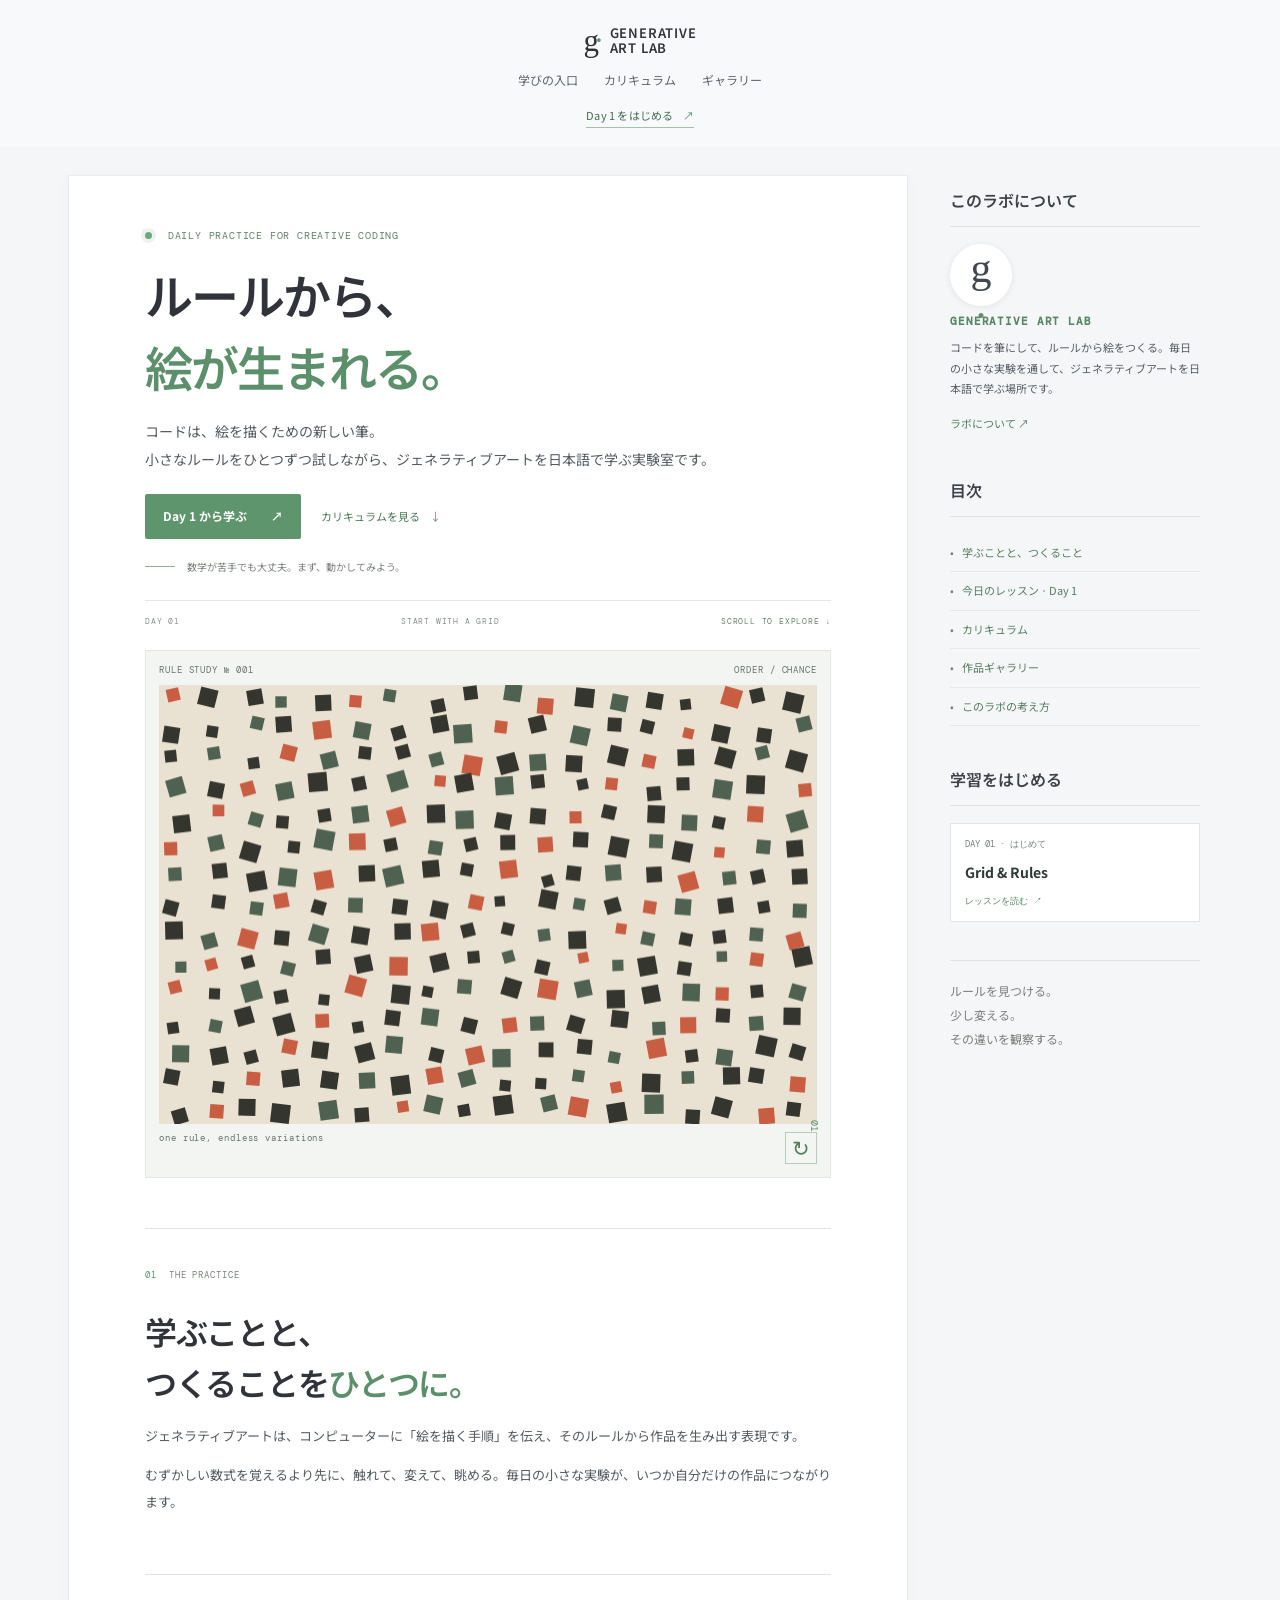
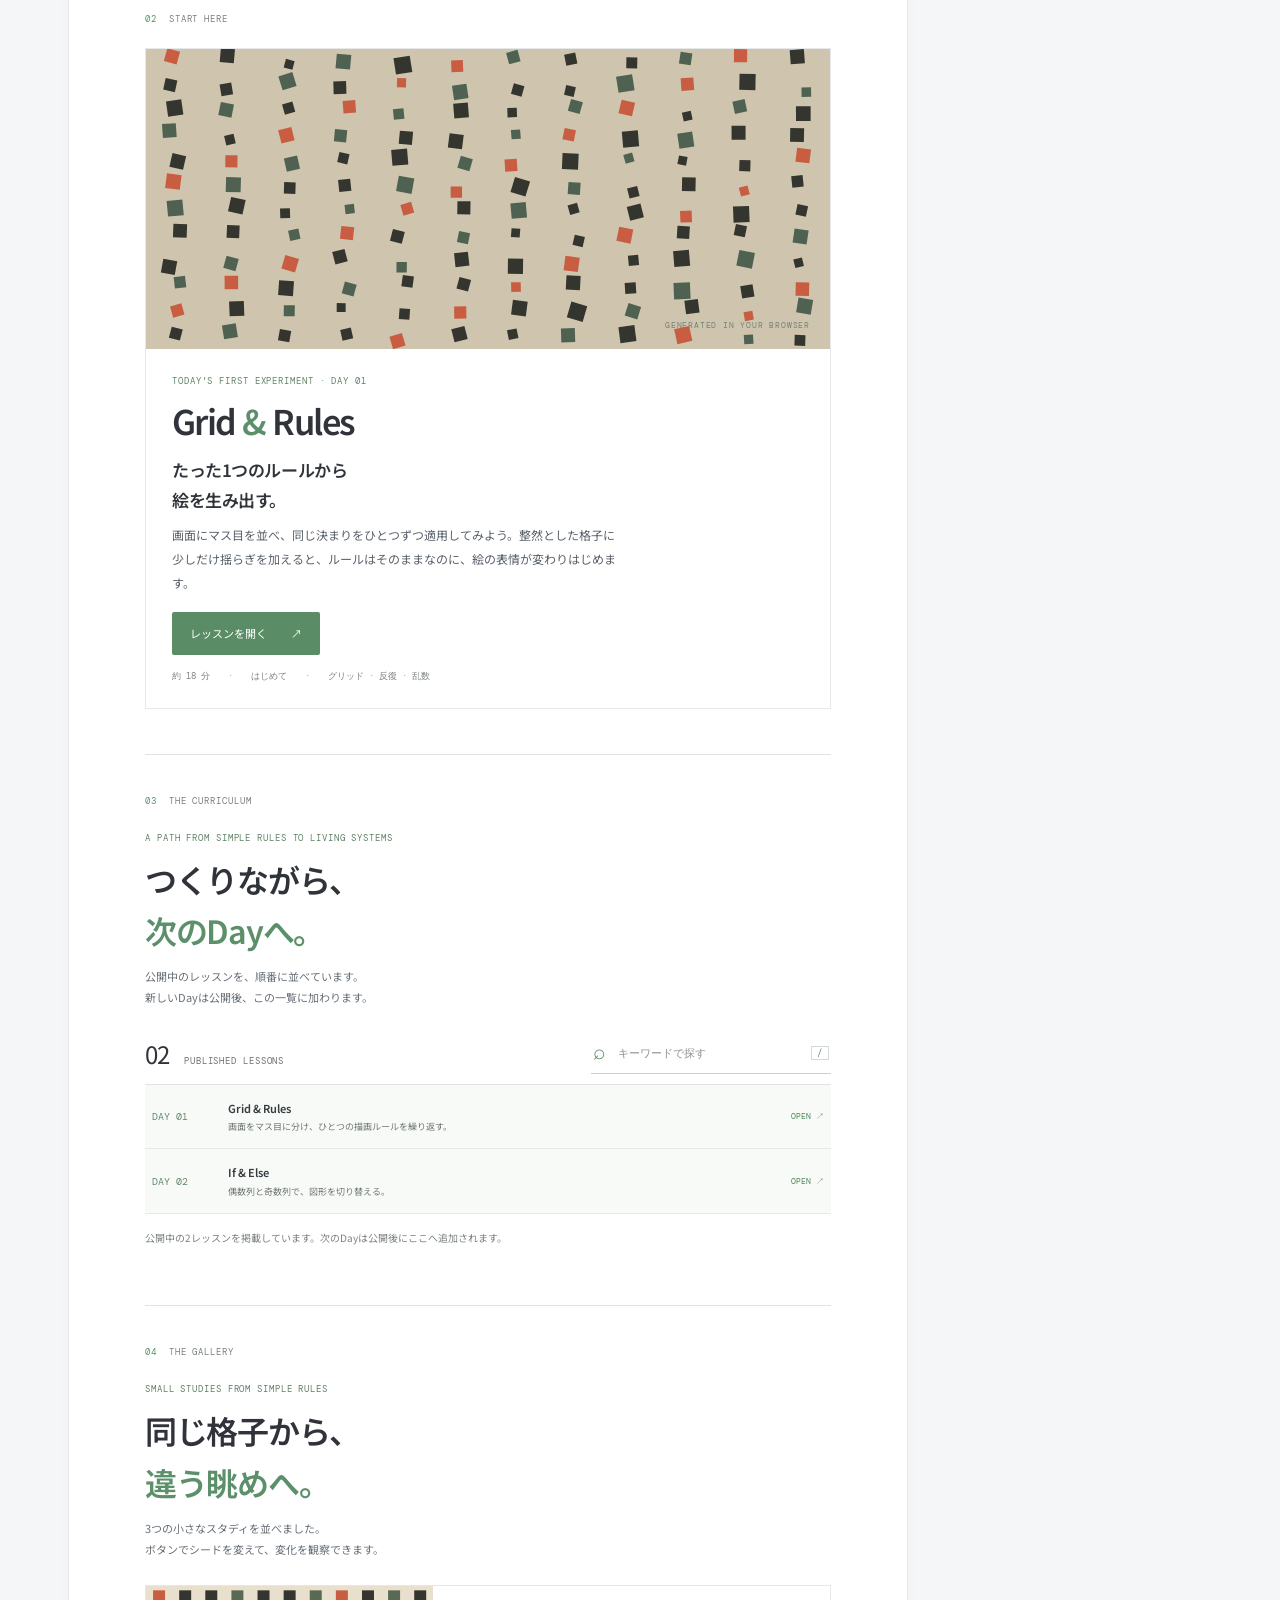
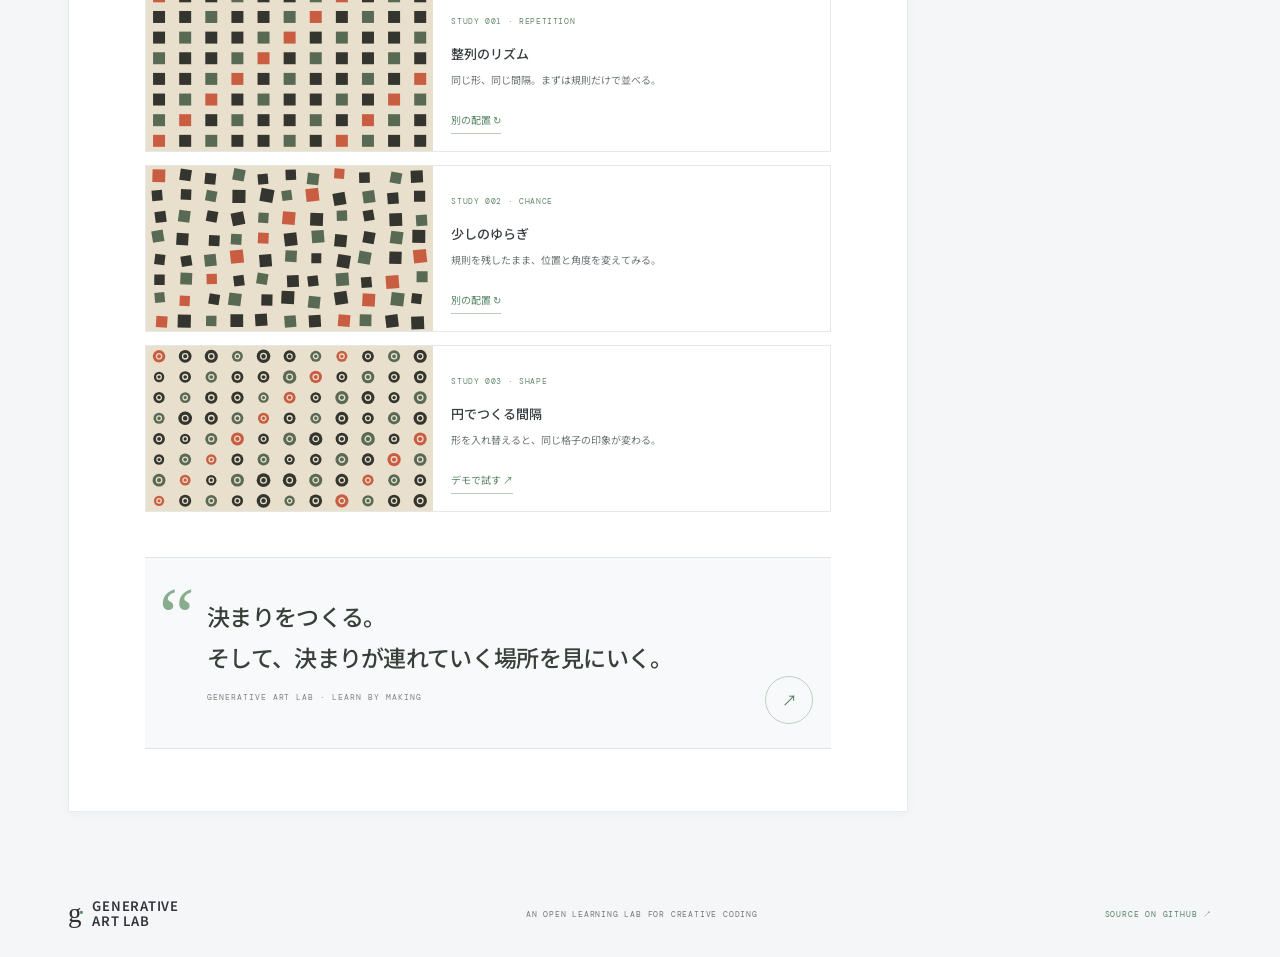
==== commit 93f5e7a1: "Refresh page styles for readable lesson text" ====
--- a/index.html
+++ b/index.html
@@ -9,7 +9,7 @@
   <link rel="preconnect" href="https://fonts.googleapis.com">
   <link rel="preconnect" href="https://fonts.gstatic.com" crossorigin>
   <link href="https://fonts.googleapis.com/css2?family=DM+Mono:wght@400;500&family=Manrope:wght@400;500;600;700;800&family=Noto+Sans+JP:wght@400;500;600;700;800&display=swap" rel="stylesheet">
-  <link rel="stylesheet" href="./styles.css?v=9">
+  <link rel="stylesheet" href="./styles.css?v=13">
 <style data-inline-theme>
 :root{--bg:#11110f;--surface:#191916;--surface-2:#201f1b;--ink:#f0eee7;--muted:#a8a59c;--line:#393831;--orange:#dd7452;--orange-soft:#f0a383;--cream:#e8e1cf;--mono:'DM Mono',monospace;--display:'Manrope','Noto Sans JP',sans-serif;--body:'Noto Sans JP',sans-serif;--shell:min(1200px,calc(100% - 88px))}*{box-sizing:border-box}html{scroll-behavior:smooth;scroll-padding-top:90px}body{margin:0;background:var(--bg);color:var(--ink);font-family:var(--body);font-size:15px;line-height:1.85;font-weight:400}a{color:inherit;text-decoration:none}button,input,select{font:inherit}button,a,input,select{ -webkit-tap-highlight-color:transparent}.topbar{height:86px;padding:0 max(44px,calc((100% - 1200px)/2));border-bottom:1px solid var(--line);display:flex;align-items:center;justify-content:space-between;position:relative;z-index:3;background:var(--bg)}.brand{display:flex;align-items:center;gap:11px;font:600 9px/1.15 var(--mono);letter-spacing:.1em}.brand-mark{font:500 35px/.8 var(--display);letter-spacing:-.13em;color:var(--cream)}.brand-mark span{color:var(--orange)}.main-nav{display:flex;gap:34px;color:#c0bdb4;font-size:12px}.main-nav a:hover,.text-link:hover{color:var(--orange-soft)}.nav-cta{font:10px var(--mono);letter-spacing:.02em;border:1px solid #6a574b;padding:11px 15px;color:#efd4c7}.nav-cta span{margin-left:14px;color:var(--orange-soft)}.hero{max-width:1440px;margin:0 auto;min-height:690px;padding:80px max(44px,calc((100% - 1200px)/2)) 68px;display:grid;grid-template-columns:.91fr 1.09fr;align-items:center;column-gap:68px;position:relative}.hero-copy{padding:0 0 30px;z-index:1}.eyebrow,.section-label,.art-caption,.art-footer,.hero-bottom,.archive-tools,.canvas-stamp,.canvas-corner-label,.code-head,.lesson-end,.footer>span,.footer>a:last-child{font:10px/1.5 var(--mono);letter-spacing:.1em}.eyebrow{color:#c5a797;margin:0 0 25px}.eyebrow-dot{display:inline-block;width:7px;height:7px;border-radius:50%;background:var(--orange);margin-right:9px;box-shadow:0 0 12px #dd745288}.hero h1{font:700 clamp(50px,5.9vw,70px)/1.14 var(--display);letter-spacing:-.075em;margin:0 0 25px}.hero h1 em,.curriculum-heading h2 em{font-family:var(--body);font-style:normal;font-weight:500;color:var(--orange-soft);letter-spacing:-.055em}.hero-description{color:#c4c0b7;font-size:14px;line-height:2.2;margin:0;max-width:430px}.hero-actions{display:flex;align-items:center;gap:28px;margin-top:34px}.button{display:inline-flex;align-items:center;justify-content:space-between;gap:24px;padding:13px 17px;font-size:12px;line-height:1.4;border:1px solid transparent;cursor:pointer;transition:transform .2s,background .2s,color .2s}.button:hover{transform:translateY(-2px)}.button-primary{background:var(--orange);color:#171411;font-weight:700}.button-primary:hover{background:#eb8b68}.button-outline{background:transparent;border-color:#5b574d;color:var(--ink)}.text-link{font-size:11px;color:#d4d0c7}.text-link span{margin-left:8px;color:var(--orange)}.hero-note{display:flex;align-items:center;gap:12px;font-size:10px;color:#96938b;margin-top:52px}.note-line{height:1px;width:30px;background:#6e6255}.hero-art-wrap{position:relative;align-self:center;padding:20px 19px 15px;background:#191915;border:1px solid #38362f;box-shadow:0 25px 70px #0005;transform:rotate(1.4deg)}.hero-art-wrap:before{content:'';position:absolute;inset:9px;border:1px solid #2b2a24;pointer-events:none}.art-caption,.art-footer{position:relative;display:flex;justify-content:space-between;color:#9d9a8f;font-size:9px}.hero-art{display:block;width:100%;height:auto;aspect-ratio:1.12;margin:14px 0 11px}.icon-button{background:transparent;border:1px solid #565248;color:var(--cream);font-size:21px;width:32px;height:32px;cursor:pointer}.art-index{position:absolute;font:10px var(--mono);color:#d88368;right:-26px;bottom:36px;writing-mode:vertical-rl}.hero-bottom{position:absolute;left:max(44px,calc((100% - 1200px)/2));right:max(44px,calc((100% - 1200px)/2));bottom:23px;display:flex;color:#77766f;justify-content:space-between;font-size:9px}.scroll-cue{color:#a9a399}.section-shell{max-width:1200px;margin:auto;padding:105px 0;border-top:1px solid var(--line)}.section-label{display:flex;gap:20px;color:#8e8b82}.section-label span:first-child{color:var(--orange-soft)}.intro-content{margin:38px 0 0 15%;display:grid;grid-template-columns:1fr .78fr;gap:80px;align-items:center}.intro h2,.curriculum-heading h2{font:600 clamp(34px,4vw,52px)/1.42 var(--body);letter-spacing:-.055em;margin:0}.intro h2 span{color:var(--orange-soft)}.intro-content>div{color:#b6b3ab;font-size:13px;line-height:2.2;max-width:450px}.intro-content>div p+p{margin-top:14px}.daily{padding-top:72px}.daily-card{margin:42px 0 0;display:grid;grid-template-columns:.96fr 1.04fr;min-height:440px;background:var(--cream);color:#24211c}.daily-copy{padding:48px 50px;display:flex;flex-direction:column;align-items:flex-start}.daily-copy .eyebrow{color:#826151;font-size:9px;margin-bottom:18px}.daily-copy h2{font:700 clamp(37px,5vw,62px)/1 var(--display);letter-spacing:-.07em;margin:0}.daily-copy h2 span{color:var(--orange)}.daily-lead{font:600 22px/1.65 var(--body);letter-spacing:-.04em;margin:19px 0 10px}.daily-body{font-size:12px;color:#5e5a50;line-height:2.1;max-width:450px;margin:0 0 25px}.button-light{background:#25231e;color:#f5f0e5;font-size:11px}.button-light:hover{background:#433a30}.lesson-meta{display:flex;gap:18px;color:#777166;font:9px var(--mono);margin-top:25px;flex-wrap:wrap}.lesson-meta span+span:before{content:'·';margin-right:18px;color:var(--orange)}.daily-art{background:#ccc3af;position:relative;min-height:390px;display:flex;align-items:center;justify-content:center;padding:25px}.daily-art canvas{width:100%;height:100%;position:absolute;inset:0}.canvas-stamp{position:absolute;bottom:18px;right:20px;color:#827a6b;font-size:8px}.curriculum{padding-bottom:116px}.curriculum-heading{display:flex;align-items:end;justify-content:space-between;margin:40px 0 47px}.curriculum-heading .eyebrow{font-size:9px;margin-bottom:19px}.curriculum-heading h2{line-height:1.42}.curriculum-heading h2 em{color:var(--orange-soft)}.curriculum-heading>p{font-size:12px;color:#a9a69e;line-height:2.1;margin:0 0 8px}.phase-grid{display:grid;grid-template-columns:repeat(4,1fr);border:1px solid #434139;margin-bottom:48px}.phase-card{padding:22px 19px 20px;min-height:146px;position:relative}.phase-card+.phase-card{border-left:1px solid #434139}.phase-card.active{background:#201e19}.phase-card .phase-number{font:9px var(--mono);color:var(--orange-soft)}.phase-card h3{font-size:13px;line-height:1.6;margin:13px 0 6px}.phase-card p{font-size:10px;color:#9c998f;margin:0;line-height:1.8}.phase-card .phase-range{position:absolute;right:18px;top:22px;font:9px var(--mono);color:#817e74}.archive-tools{display:flex;justify-content:space-between;align-items:center;color:#8c8980;margin-bottom:10px}.archive-count{font:24px var(--display);color:var(--ink);letter-spacing:-.04em;margin-right:9px}.search-box{display:flex;align-items:center;gap:9px;border-bottom:1px solid #5c594f;width:240px;padding:4px 2px}.search-box span{font-size:21px;color:var(--orange-soft)}.search-box input{background:transparent;border:0;outline:0;color:var(--ink);min-width:0;width:100%;font-size:11px}.search-box input::placeholder{color:#817e75}.search-box kbd{font:9px var(--mono);border:1px solid #545149;padding:0 5px;color:#8e8b81}.lesson-list{border-top:1px solid #3d3b34}.lesson-row{display:grid;grid-template-columns:82px 1fr 250px 90px;align-items:center;gap:16px;padding:16px 8px;border-bottom:1px solid #33322c;transition:background .2s}.lesson-row:hover{background:#1a1915}.lesson-row .day-number{font:10px var(--mono);color:#b8a092}.lesson-row h3{font-size:12px;font-weight:600;margin:0}.lesson-row p{font-size:10px;color:#99968d;margin:0}.lesson-row .phase-tag{font:9px var(--mono);letter-spacing:.04em;color:#77766e}.lesson-row .row-action{text-align:right;font:9px var(--mono);color:#bcb8ac}.lesson-row.is-available .row-action{color:var(--orange-soft)}.lesson-row.is-available{background:#1c1b17}.curriculum-footnote{font-size:10px;color:#79776f;margin:14px 0}.quote{position:relative;background:#201e19;max-width:100%;padding:90px max(44px,calc((100% - 1200px)/2));border-bottom:1px solid var(--line)}.quote-mark{position:absolute;font:130px/1 Georgia,serif;color:#d87757;top:58px;left:max(44px,calc((100% - 1200px)/2));opacity:.8}.quote blockquote{font:500 clamp(28px,4vw,46px)/1.65 var(--body);letter-spacing:-.05em;margin:0 0 25px 12%;position:relative}.quote>p{font:9px var(--mono);color:#8f8a7f;letter-spacing:.12em;margin-left:12%}.circle-link{position:absolute;right:max(44px,calc((100% - 1200px)/2));bottom:66px;width:48px;height:48px;border:1px solid #5b564d;border-radius:50%;display:grid;place-items:center;color:var(--orange-soft)}.footer{min-height:105px;padding:25px max(44px,calc((100% - 1200px)/2));display:flex;justify-content:space-between;align-items:center;color:#89877f}.footer>span,.footer>a:last-child{font-size:8px}.footer>a:last-child{color:#bbb5a7}.lesson-main{max-width:1200px;margin:0 auto}.lesson-breadcrumb{padding:28px 0;color:#77756d;display:flex;gap:12px;font:9px var(--mono);letter-spacing:.06em}.lesson-breadcrumb a{color:#aaa69c}.lesson-heading{display:flex;align-items:end;justify-content:space-between;padding:37px 0 44px}.lesson-heading .eyebrow{margin-bottom:16px}.heading-separator{color:var(--orange);margin:0 8px}.lesson-heading h1{font:700 clamp(55px,8vw,92px)/1.1 var(--display);letter-spacing:-.08em;margin:0}.lesson-heading h1 em{font-style:normal;color:var(--orange-soft);font-weight:500}.lesson-subtitle{color:#c8c4bb;margin:13px 0 0;font-size:17px}.lesson-tags{display:flex;gap:8px;flex-wrap:wrap;justify-content:end}.lesson-tags span{border:1px solid #4b4941;padding:7px 10px;font:9px var(--mono);color:#b2aea4}.lesson-demo{background:#1b1a16;border:1px solid #3b3931;padding:27px 29px 19px}.demo-topline{display:flex;justify-content:space-between;align-items:end;margin-bottom:20px}.demo-topline .eyebrow{margin:0 0 5px;font-size:9px}.demo-topline h2{font-size:18px;margin:0;font-weight:500}.seed-readout{font:9px var(--mono);color:#969289}.seed-readout b{color:var(--orange-soft);font-weight:400}.demo-layout{display:grid;grid-template-columns:minmax(0,1fr) 275px;gap:25px}.demo-canvas-wrap{position:relative;min-height:400px;background:#e8dfcc;overflow:hidden}.demo-canvas-wrap canvas{width:100%;height:100%;position:absolute;inset:0}.canvas-corner-label{position:absolute;top:12px;left:14px;font-size:8px;color:#7c7669}.controls{border:1px solid #3d3b33;background:#161613;padding:16px 16px 14px}.control-heading{display:flex;justify-content:space-between;align-items:center;font-size:11px;margin-bottom:11px}.reset-button{border:0;background:transparent;color:#99958b;font-size:9px;cursor:pointer}.control-group{display:block;padding:10px 0;border-top:1px solid #34332d}.control-label{display:flex;align-items:center;justify-content:space-between;font-size:10px;color:#d6d1c6}.control-label b{font:9px var(--mono);color:var(--orange-soft);font-weight:400}.control-group input[type=range]{display:block;width:100%;height:3px;accent-color:var(--orange);margin:12px 0 9px;cursor:pointer}.control-group small{display:block;color:#858279;font-size:9px;line-height:1.65}.control-group select{display:block;width:100%;margin:9px 0 7px;padding:7px 9px;color:#e9e5db;background:#26251f;border:1px solid #4c4a41;border-radius:0;font-size:10px}.demo-actions{display:grid;grid-template-columns:1fr;gap:7px;margin-top:13px}.demo-actions .button{font-size:10px;padding:10px 12px}.demo-caption{font-size:10px;color:#a6a298;margin:13px 1px 0}.demo-caption span:first-child{font:9px var(--mono);color:var(--orange-soft);margin-right:10px}.demo-caption span:last-child{color:#77756c;margin-left:5px}.lesson-content{display:grid;grid-template-columns:195px minmax(0,760px);gap:85px;justify-content:space-between;padding:91px 0 105px}.lesson-toc{position:sticky;top:22px;align-self:start}.lesson-toc>.eyebrow{font-size:8px;margin-bottom:14px}.lesson-toc>a{display:block;padding:8px 0;border-top:1px solid #35342e;color:#aaa69d;font-size:10px}.lesson-toc>a:hover{color:var(--orange-soft)}.progress-box{padding:16px 12px;background:#1c1b17;margin-top:35px}.progress-box>span{font:8px var(--mono);color:#8d8a81}.progress-track{height:2px;background:#403f37;margin:13px 0 7px}.progress-track i{display:block;width:0;height:100%;background:var(--orange);transition:width .3s}.progress-box>b{font:9px var(--mono);font-weight:400;color:#b5b0a4}.mark-complete{margin-top:12px;width:100%;padding:8px 5px;background:transparent;border:1px solid #575349;color:#d8d3c9;font-size:9px;cursor:pointer}.mark-complete:hover,.mark-complete.done{border-color:var(--orange);color:var(--orange-soft)}.lesson-article{min-width:0}.article-section{padding:0 0 43px;margin:0 0 44px;border-bottom:1px solid #38372f;scroll-margin-top:30px}.article-section>.eyebrow{font-size:9px;margin:0 0 13px;color:#bd9f8d}.article-section h2{font-size:23px;letter-spacing:-.04em;font-weight:600;margin:0 0 18px}.article-section p{font-size:13px;line-height:2.15;color:#c1bdb4;margin:0 0 16px}.article-section strong{color:#eee9de;font-weight:600}.article-section code{font:11px var(--mono);color:#e4b198}.fact-grid{display:grid;grid-template-columns:repeat(3,1fr);gap:10px;margin-top:25px}.fact-grid>div{background:#1c1b17;padding:14px}.fact-grid span,.next-links span{font-size:9px;color:var(--orange-soft)}.fact-grid p{font-size:10px;line-height:1.9;margin:8px 0 0;color:#aba79c}.rule-card{margin:25px 0;padding:23px 25px;background:#e8e1cf;color:#24221d}.rule-card .rule-index{font:9px var(--mono);color:#a45f46}.rule-card p{font-size:17px;color:#2a2721;font-weight:600;margin:9px 0}.rule-card>span:last-child{font-size:10px;color:#777166}.diagram{margin:25px 0 0;background:#211f1a;padding:15px 16px 10px}.diagram svg{width:100%;height:auto;max-height:220px}.diagram text{fill:#d5cec0;font:13px 'Noto Sans JP',sans-serif}.diagram figcaption{font-size:9px;color:#918d82}.math-card{background:#1d1c18;border:1px solid #3a3931;margin:22px 0;padding:20px}.math-steps>div{display:grid;grid-template-columns:155px 1fr;gap:15px;padding:10px 0;border-bottom:1px solid #35342d;align-items:center}.math-steps>div:last-child{border:0}.math-steps span{font-size:10px;color:#a7a398}.math-steps code{font-size:11px}.math-note{border-top:1px solid #444239;margin-top:9px;padding-top:12px;font-size:10px;color:#9d998f}.code-card{background:#171713;border:1px solid #3d3b34;margin:20px 0}.code-head{display:flex;justify-content:space-between;padding:11px 15px;border-bottom:1px solid #393830;color:#9f9b8f;font-size:8px}.code-card pre{margin:0;padding:17px;overflow:auto;font:11px/1.9 var(--mono);color:#e0d6c5}.code-muted{color:#79786f}.experiment-list{padding:0;margin:25px 0;list-style:none;counter-reset:experiment}.experiment-list li{position:relative;padding:0 0 18px 47px;margin-bottom:17px;border-bottom:1px solid #32312b}.experiment-list li:last-child{border-bottom:0}.experiment-list li:before{counter-increment:experiment;content:counter(experiment,decimal-leading-zero);position:absolute;left:0;top:0;color:var(--orange-soft);font:10px var(--mono)}.experiment-list b{font-size:12px;font-weight:600;color:#e5e0d5}.experiment-list p{font-size:11px;margin:5px 0 0;color:#aaa69c}.observation{border-left:2px solid var(--orange);padding:13px 18px;background:#1e1c18}.observation span{font-size:10px;color:var(--orange-soft)}.observation p{font-size:11px;margin:5px 0 0}.article-section i{font-family:Georgia,serif}.artist-links{display:grid;grid-template-columns:1fr 1fr;gap:9px;margin-top:20px}.artist-links a{background:#1d1c18;border:1px solid #3a3831;padding:14px;transition:border-color .2s}.artist-links a:hover{border-color:#a76f57}.artist-links span{display:block;font:8px var(--mono);color:#9f9a8e;line-height:1.7}.artist-links b{display:block;margin-top:8px;font-size:10px;font-weight:500;color:#e7dfd2}.next-links{display:grid;grid-template-columns:1fr 1fr;gap:12px}.next-links>div{padding:14px;background:#1b1a16}.next-links p{font-size:10px;line-height:1.9;margin:7px 0 0}.lesson-end{display:flex;justify-content:space-between;color:#8e8a80;font-size:9px}.lesson-end a{color:var(--orange-soft)}
 @media(max-width:900px){.hero{column-gap:35px;padding-top:70px}.section-shell{padding-left:36px;padding-right:36px}.intro-content{margin-left:9%;gap:40px}.lesson-main{padding:0 32px}.lesson-content{grid-template-columns:155px minmax(0,1fr);gap:40px}.demo-layout{grid-template-columns:minmax(0,1fr) 260px;gap:15px}.lesson-row{grid-template-columns:66px 1fr 160px 78px}.daily-copy{padding:38px}.footer{padding-left:36px;padding-right:36px}}
--- a/styles.css
+++ b/styles.css
@@ -117,3 +117,94 @@
 /* Keep the title and lesson details comfortably inset inside the title panel. */
 .lesson-heading{padding-left:32px;padding-right:32px}
 @media(max-width:680px){.lesson-heading{padding-left:16px;padding-right:16px}}
+
+
+/* Give experiment descriptions the full row; place the action below the text. */
+.experiment-list li{grid-template-columns:minmax(0,1fr)}
+.experiment-trigger{grid-column:1;justify-self:start}
+
+
+/* Use the full lesson width for the experiment preview and its steps. */
+@media(min-width:681px){
+  .experiment-playground{grid-template-columns:minmax(0,1fr)}
+  .experiment-preview{position:relative;top:auto;width:100%;aspect-ratio:2.1}
+  .experiment-list{width:100%}
+}
+
+
+@media(min-width:681px){.experiment-list{display:grid;grid-template-columns:repeat(2,minmax(0,1fr));column-gap:20px}}
+
+
+/* Readable type scale and more room for lesson copy. */
+body{font-size:16px;line-height:1.9}
+.hero-description,.intro-content>div{font-size:16px;line-height:2}
+.daily-body{font-size:14px;line-height:2}
+.phase-card h3,.lesson-row h3{font-size:14px}
+.phase-card p,.lesson-row p,.gallery-card p{font-size:12px;line-height:1.8}
+.gallery-card h3{font-size:15px}
+.lesson-heading{width:100%}
+.lesson-flow,.lesson-demo,.lesson-content,.lesson-finish{max-width:1000px}
+.lesson-article{padding:48px 64px 58px}
+.lesson-flow-links a{font-size:12px;min-height:54px;padding:9px 10px}
+.article-section>.eyebrow{font-size:11px;margin-bottom:16px}
+.article-section h2{font-size:clamp(23px,2.2vw,28px);line-height:1.5;margin-bottom:20px}
+.article-section p{font-size:16px;line-height:2;margin-bottom:22px}
+.fact-grid span,.next-links span{font-size:11px}
+.fact-grid p,.next-links p{font-size:13px;line-height:1.9}
+.rule-card{padding:25px 28px}
+.rule-card p{font-size:19px;line-height:1.8}
+.math-steps span{font-size:12px}
+.math-steps code,.code-card pre{font-size:13px}
+.code-head{font-size:10px}
+.code-note{padding:12px 16px;margin:0;border-top:1px solid #e1e5e2;font-size:13px;line-height:1.8;color:#59665d}
+.math-note,.diagram figcaption{font-size:12px;line-height:1.9}
+.lesson-toc>a{font-size:12px}
+.experiment-rule{position:sticky;top:10px;z-index:3;margin:18px 0 22px;padding:15px 18px;background:#f1f7f1;border:1px solid #dbe8dc;border-left:4px solid #63966e;box-shadow:0 4px 14px #25332612}
+.experiment-rule span,.lesson-rule-summary span{font-size:12px;font-weight:700;color:#4f7e57}
+.experiment-rule p,.lesson-rule-summary p{margin:4px 0 0;font-size:16px;line-height:1.8;color:#35483a}
+.lesson-rule-summary{margin:14px 0 20px;padding:15px 18px;background:#f1f7f1;border:1px solid #dbe8dc;border-left:4px solid #63966e}
+.experiment-list li{padding:18px 0;gap:9px}
+.experiment-list li b{font-size:16px;line-height:1.6}
+.experiment-list li p{font-size:14px;line-height:1.9;margin-top:7px}
+.experiment-list .experiment-question{margin-top:10px;padding:9px 11px;background:#f6f8f6;border-left:3px solid #9bb99f;color:#4c5b50}
+.experiment-list .experiment-question strong{display:block;margin-bottom:2px;color:#4b7853;font-size:11px}
+.experiment-trigger{font-size:12px;padding:9px 13px}
+.experiment-status{font-size:10px}
+.control-heading{font-size:13px}
+.control-group legend{font-size:12px}
+.control-label{font-size:12px}
+.control-group small{font-size:10px;line-height:1.7}
+.choice-buttons button{font-size:11px;min-height:36px}
+.live-rule{padding:13px 15px}
+.live-rule>span{font-size:11px}
+.live-rule p{font-size:14px;line-height:1.8}
+.live-rule small{font-size:11px}
+.demo-topline h2{font-size:20px}
+.demo-caption{font-size:12px;line-height:1.8}
+.artist-links span{font-size:10px}
+.artist-links b{font-size:12px}
+.finish-progress h2{font-size:19px}
+.finish-progress-row,.mark-complete{font-size:12px}
+@media(max-width:900px){.lesson-flow,.lesson-demo,.lesson-content,.lesson-finish{max-width:100%}.lesson-article{padding:38px 42px 46px}}
+@media(max-width:680px){
+  body{font-size:15px}
+  .hero-description,.intro-content>div{font-size:15px}
+  .lesson-article{padding:30px 22px 38px}
+  .lesson-flow-links a{font-size:10px;min-height:48px;padding:7px 6px}
+  .lesson-flow-links a span{font-size:10px}
+  .article-section h2{font-size:22px}
+  .article-section p{font-size:15px;line-height:1.95}
+  .fact-grid p,.next-links p{font-size:13px}
+  .experiment-rule{top:6px;padding:12px 13px}
+  .lesson-rule-summary{padding:12px 13px}
+  .experiment-rule p,.lesson-rule-summary p{font-size:15px}
+  .experiment-list li b{font-size:15px}
+  .experiment-list li p{font-size:14px}
+  .experiment-trigger{font-size:12px;padding:9px 12px}
+  .experiment-list .experiment-question strong{font-size:11px}
+  .control-label{font-size:11px}
+  .control-group small{font-size:9px}
+  .choice-buttons button{font-size:10px}
+  .live-rule p{font-size:13px}
+  .math-steps code,.code-card pre{font-size:12px}
+}
